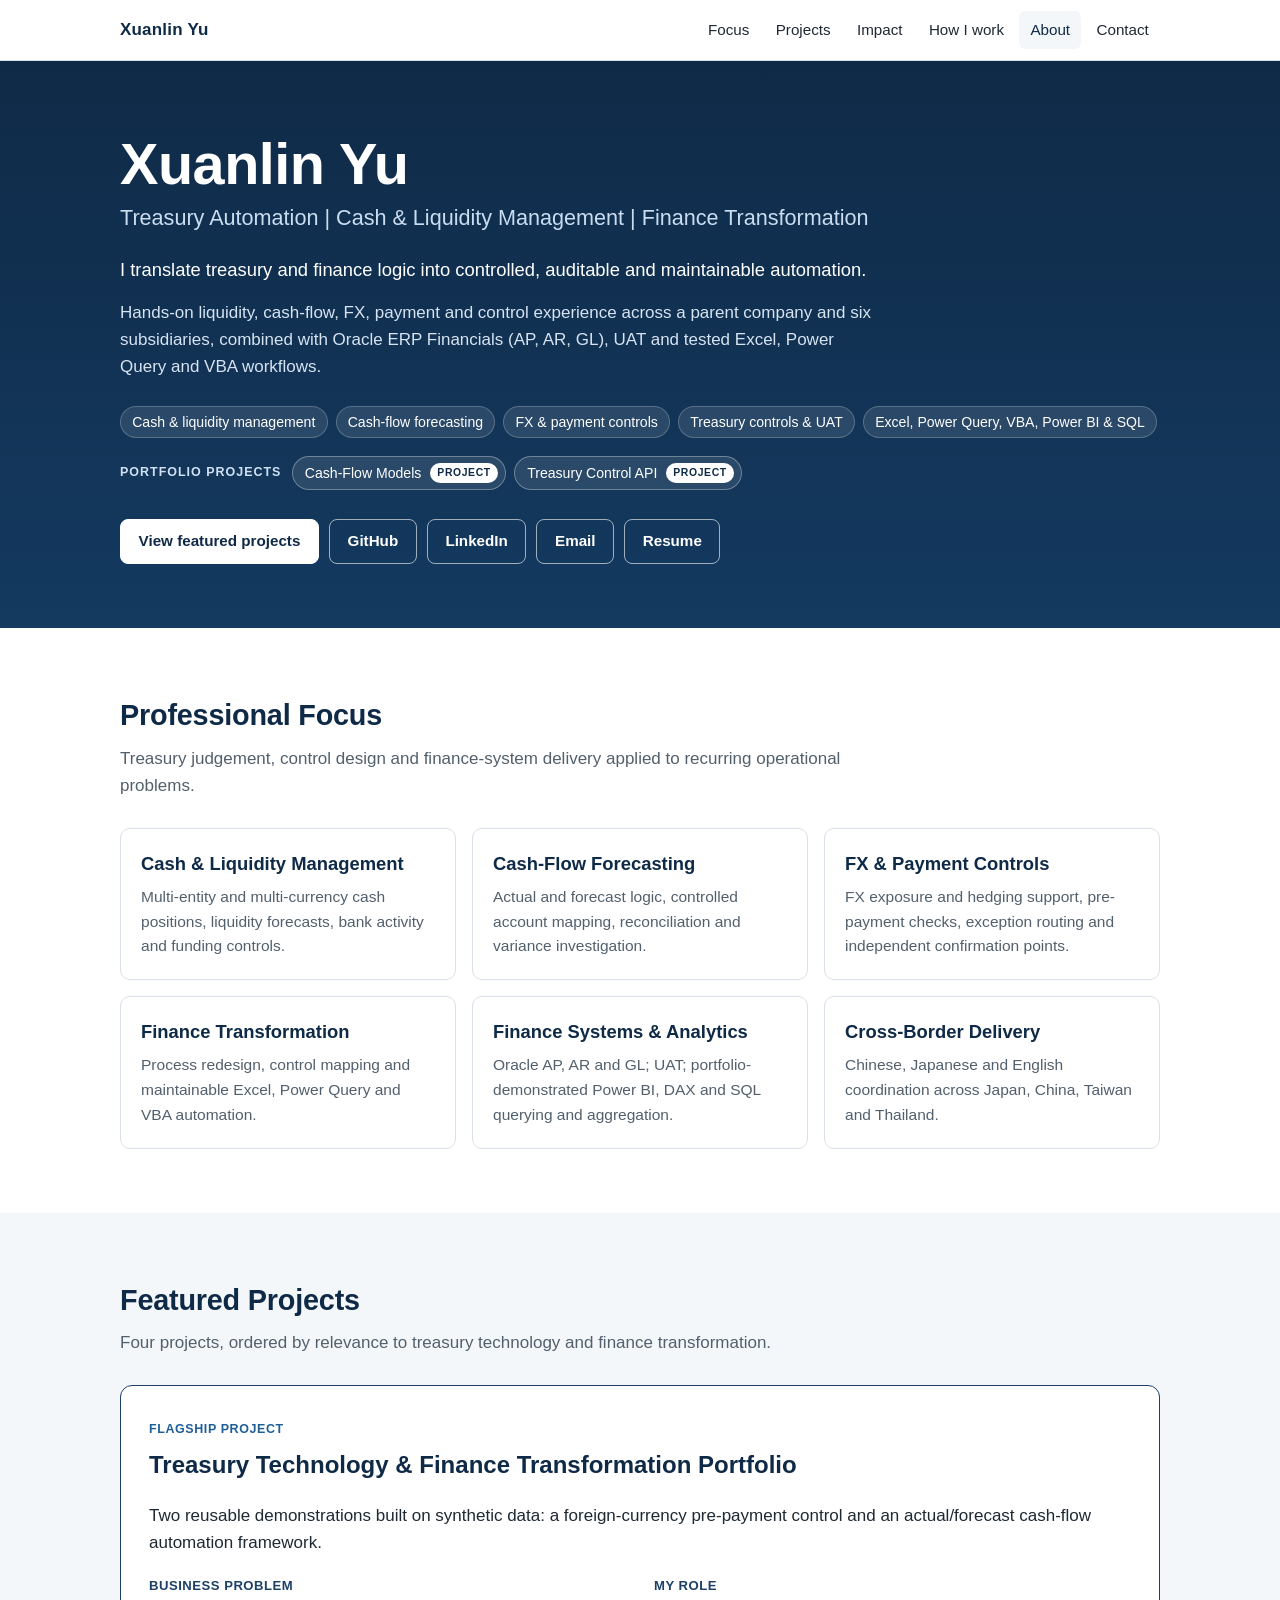
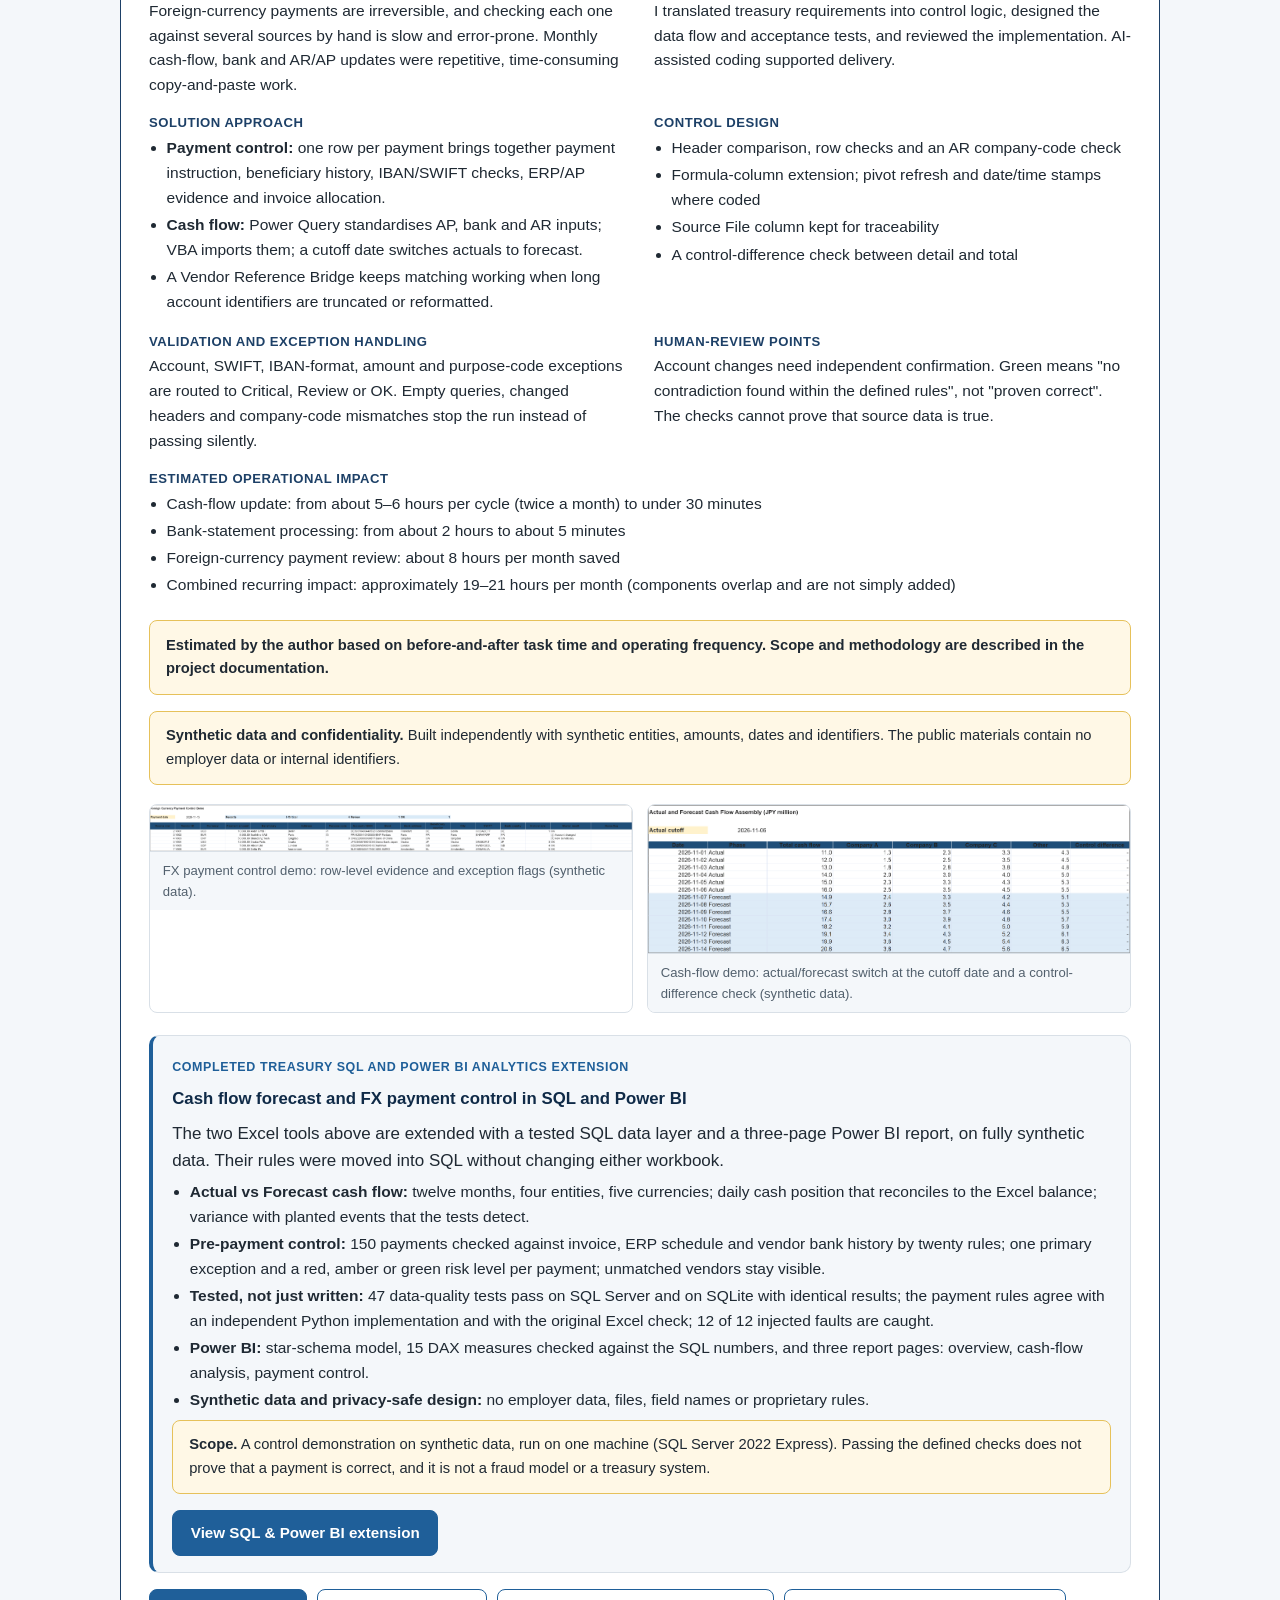
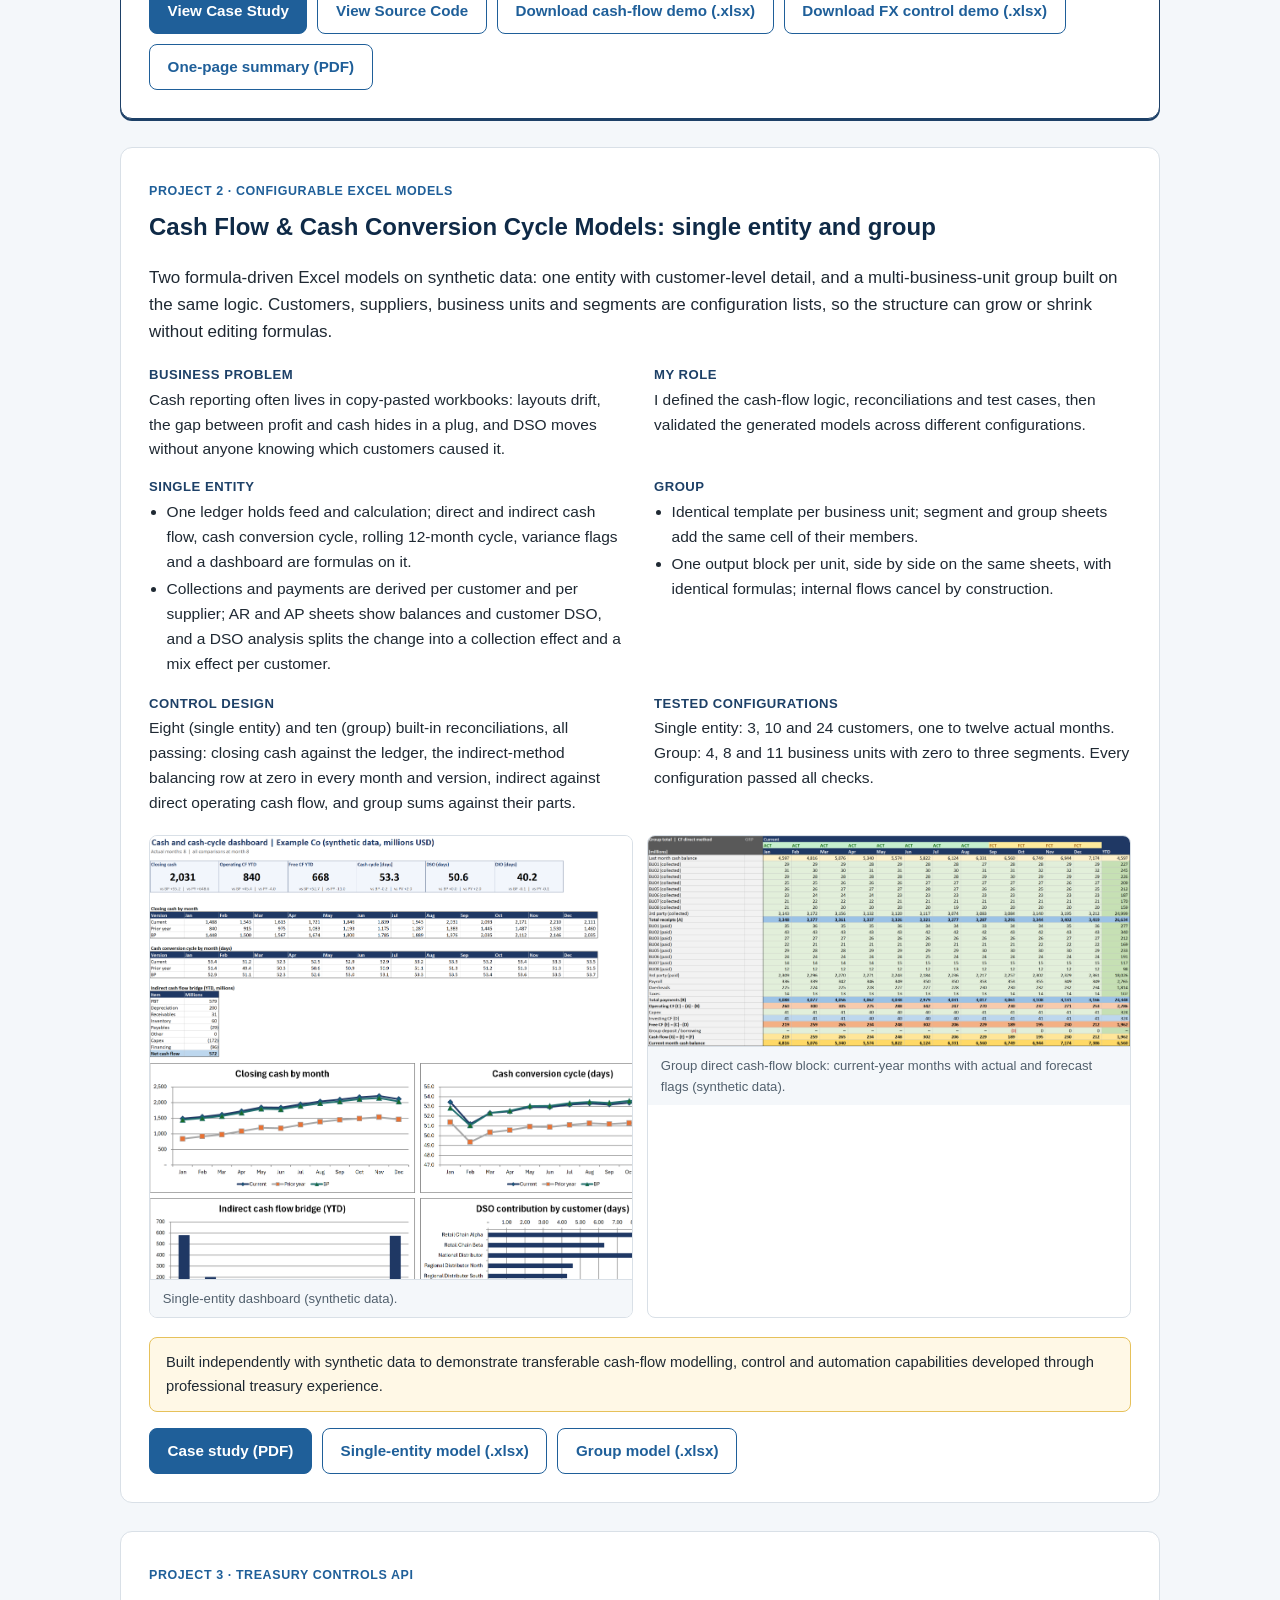
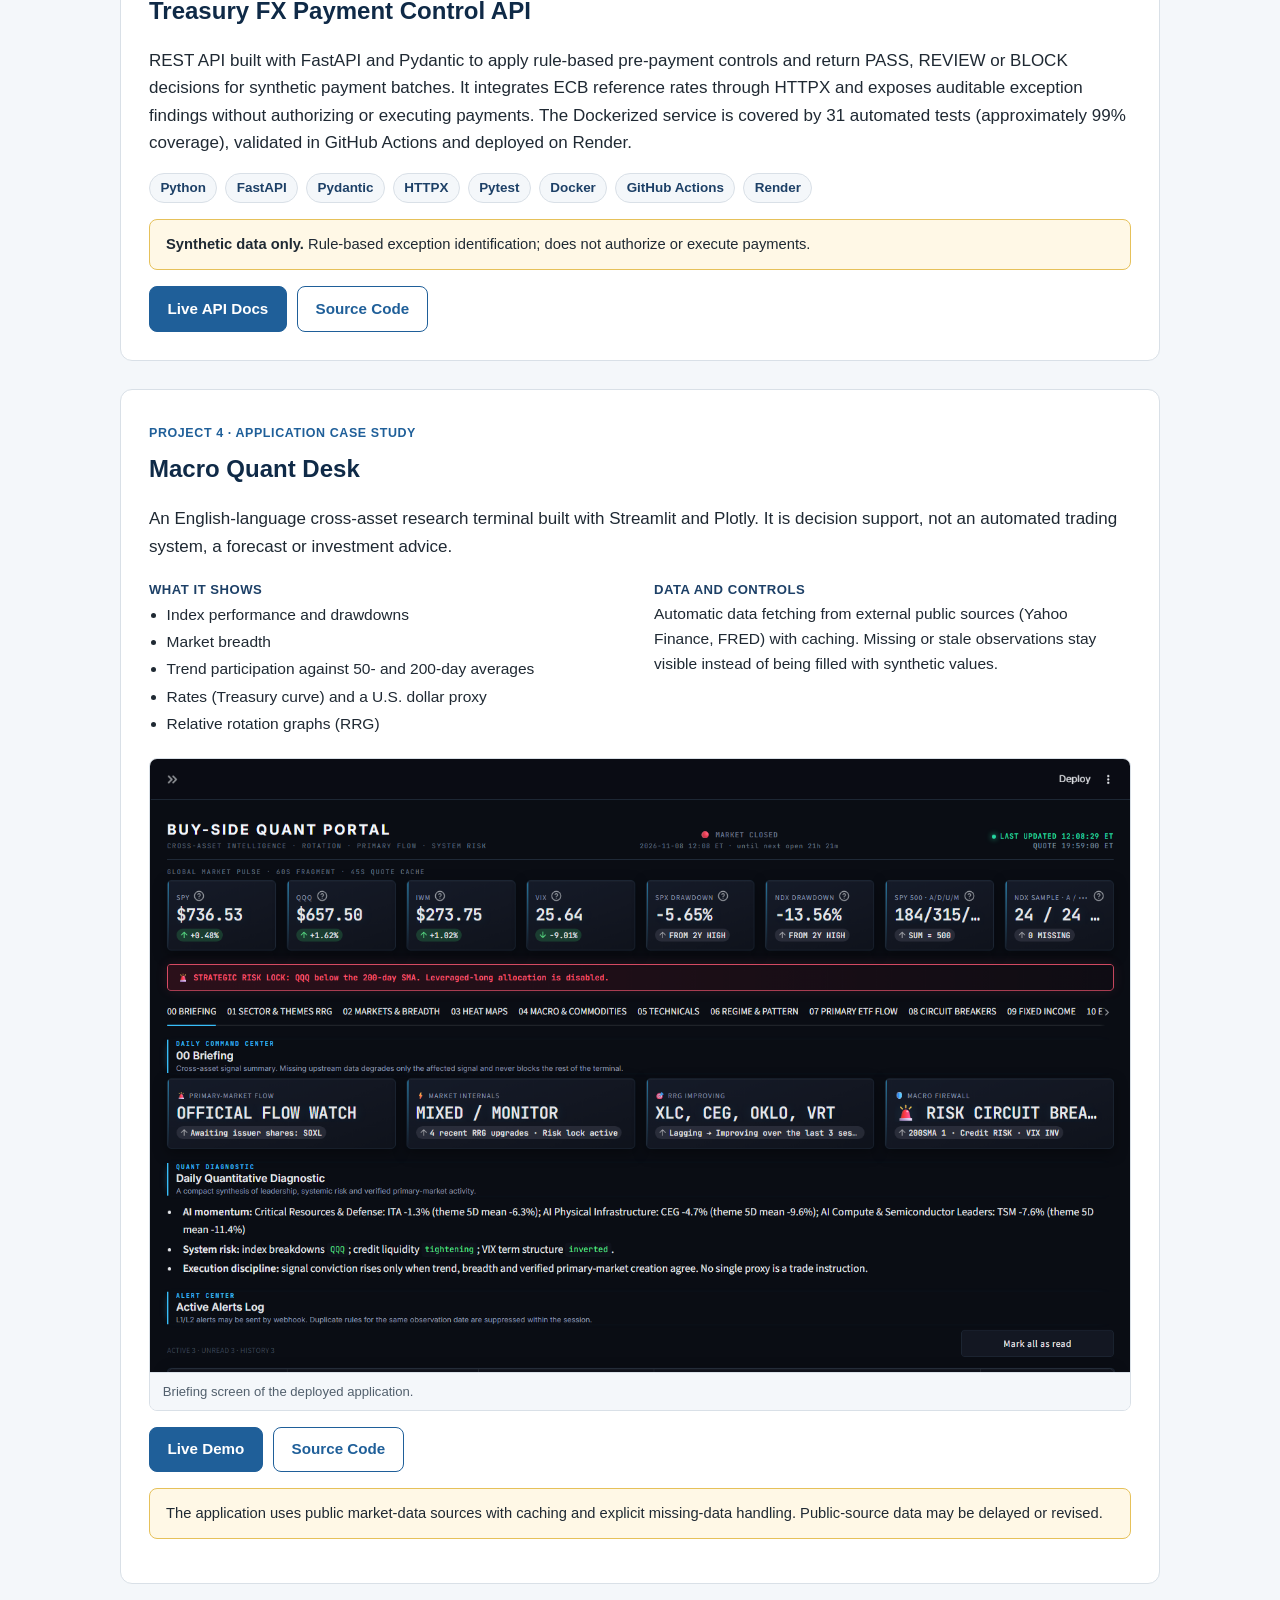
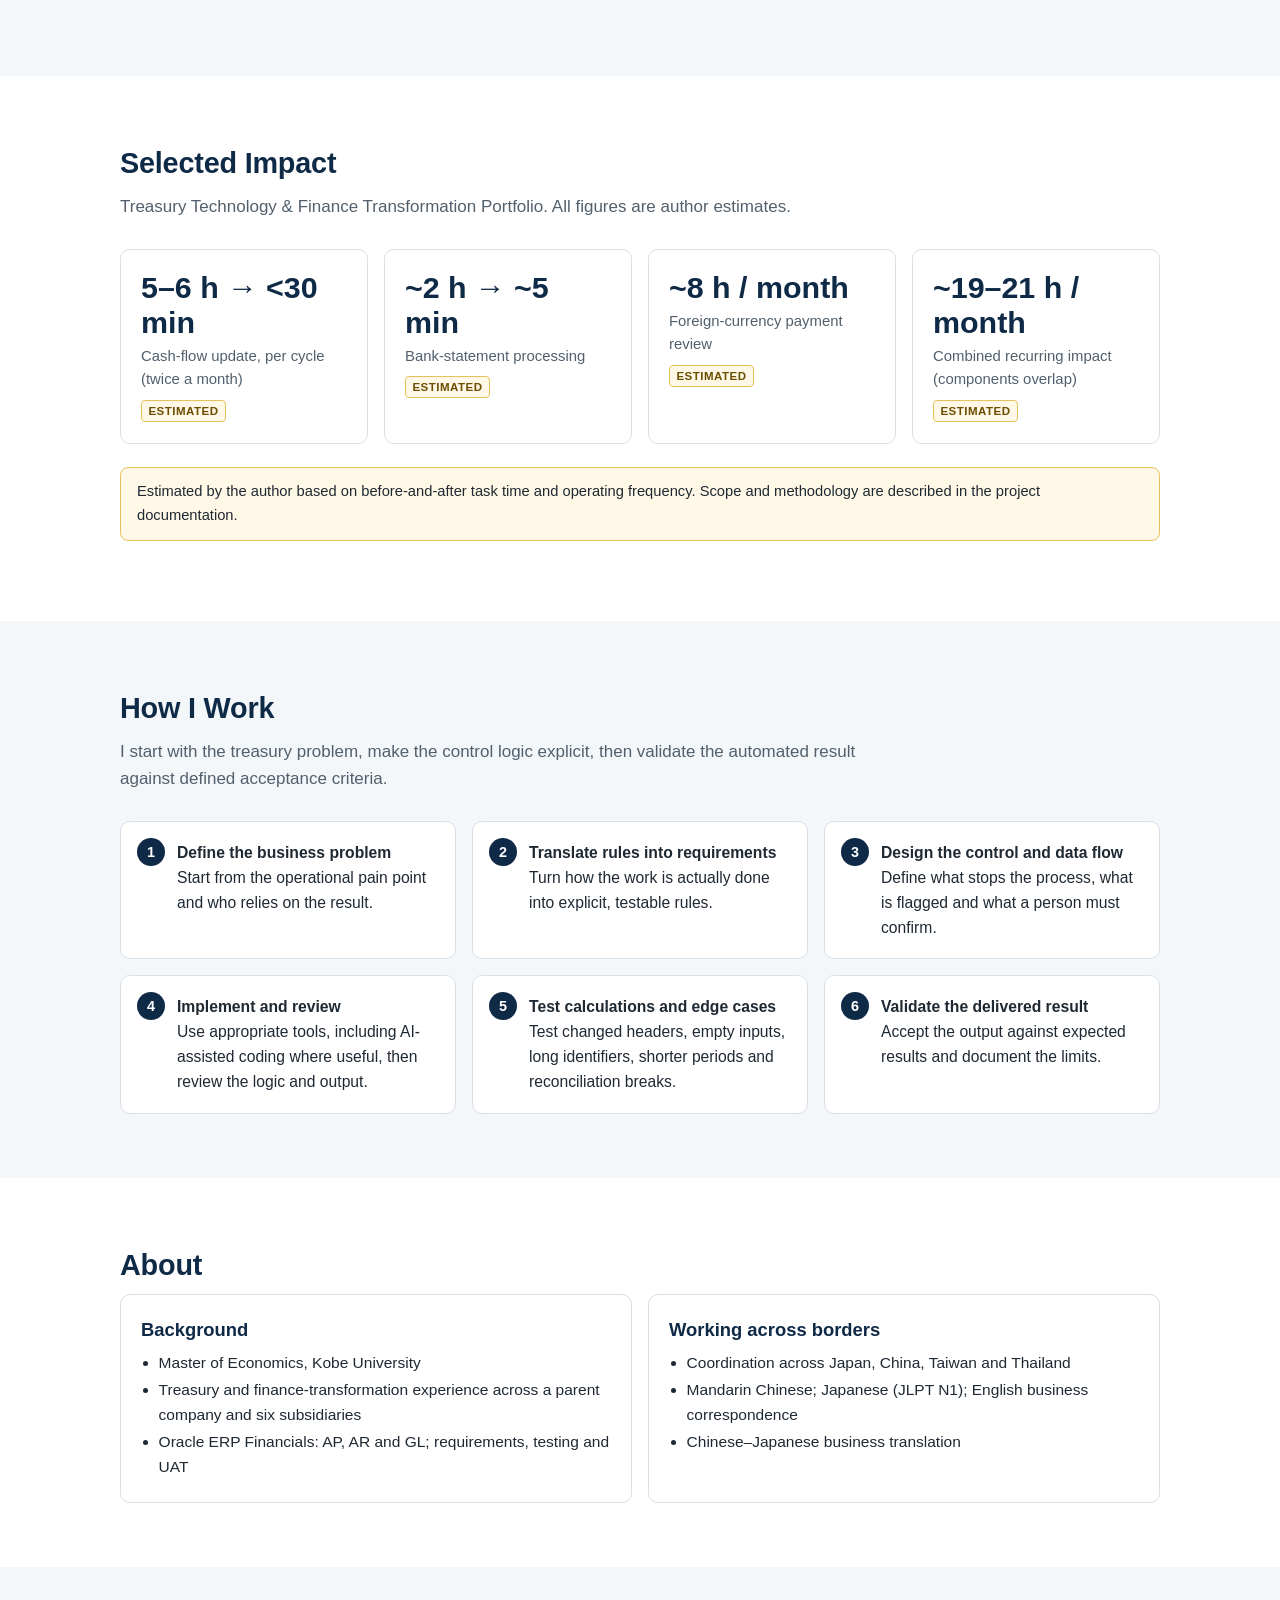
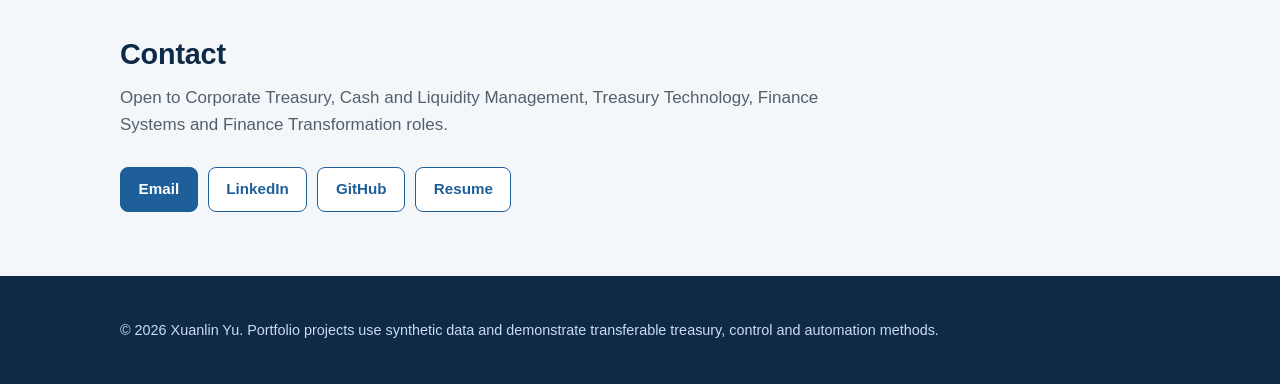
==== index.html @ 13b5ae90 "feat: separate project shortcuts from experience" ====
<!doctype html>
<html lang="en">
<head>
<meta charset="utf-8">
<link rel="icon" href="data:image/svg+xml,%3Csvg xmlns='http://www.w3.org/2000/svg' viewBox='0 0 64 64'%3E%3Crect width='64' height='64' rx='12' fill='%230f3152'/%3E%3Ctext x='32' y='42' text-anchor='middle' font-size='30' font-family='Arial' font-weight='700' fill='white'%3EXY%3C/text%3E%3C/svg%3E">
<meta name="viewport" content="width=device-width, initial-scale=1">
<title>Xuanlin Yu — Treasury Automation &amp; Finance Transformation</title>
<meta name="description" content="Portfolio of Xuanlin Yu: corporate treasury, cash and liquidity management, cash-flow forecasting, payment controls and finance-process automation.">
<meta property="og:title" content="Xuanlin Yu — Treasury Automation &amp; Finance Transformation">
<meta property="og:description" content="Corporate treasury, cash-flow forecasting, payment controls and finance-process automation, supported by controlled and auditable portfolio projects.">
<meta property="og:type" content="website">
<link rel="stylesheet" href="styles.css">
</head>
<body>
<a class="skip" href="#main">Skip to content</a>

<header class="site-header">
  <div class="wrap bar">
    <a class="brand" href="#top">Xuanlin Yu</a>
    <button id="nav-toggle" aria-expanded="false" aria-controls="site-nav">Menu</button>
    <nav id="site-nav" aria-label="Primary">
      <ul>
        <li><a href="#focus">Focus</a></li>
        <li><a href="#projects">Projects</a></li>
        <li><a href="#impact">Impact</a></li>
        <li><a href="#how">How I work</a></li>
        <li><a href="#about">About</a></li>
        <li><a href="#contact">Contact</a></li>
      </ul>
    </nav>
  </div>
</header>

<main id="main">
<section class="hero" id="top">
  <div class="wrap">
    <h1>Xuanlin Yu</h1>
    <p class="role">Treasury Automation | Cash &amp; Liquidity Management | Finance Transformation</p>
    <p class="value">I translate treasury and finance logic into controlled, auditable and maintainable automation.</p>
    <p class="sub">Hands-on liquidity, cash-flow, FX, payment and control experience across a parent company and six subsidiaries, combined with Oracle ERP Financials (AP, AR, GL), UAT and tested Excel, Power Query and VBA workflows.</p>
    <ul class="caps" aria-label="Professional capabilities">
      <li>Cash &amp; liquidity management</li>
      <li>Cash-flow forecasting</li>
      <li>FX &amp; payment controls</li>
      <li>Treasury controls &amp; UAT</li>
      <li>Excel, Power Query, VBA, Power BI &amp; SQL</li>
    </ul>
    <div class="hero-projects" aria-label="Portfolio project shortcuts">
      <span class="hero-projects-label">Portfolio projects</span>
      <a class="project-pill" href="#project-cash-models">Cash-Flow Models <span>Project</span></a>
      <a class="project-pill" href="#project-treasury-api">Treasury Control API <span>Project</span></a>
    </div>
    <div class="actions">
      <a class="btn" href="#projects">View featured projects</a>
      <a class="btn ghost" data-link="GITHUB_PROFILE_URL" hidden>GitHub</a>
      <a class="btn ghost" data-link="LINKEDIN_URL" hidden>LinkedIn</a>
      <a class="btn ghost" data-link="EMAIL_ADDRESS" hidden>Email</a>
      <a class="btn ghost" data-link="RESUME_FILE" hidden>Resume</a>
    </div>
  </div>
</section>

<section id="focus">
  <div class="wrap">
    <h2>Professional Focus</h2>
    <p class="lead">Treasury judgement, control design and finance-system delivery applied to recurring operational problems.</p>
    <div class="grid g3">
      <div class="card"><h3>Cash &amp; Liquidity Management</h3><p>Multi-entity and multi-currency cash positions, liquidity forecasts, bank activity and funding controls.</p></div>
      <div class="card"><h3>Cash-Flow Forecasting</h3><p>Actual and forecast logic, controlled account mapping, reconciliation and variance investigation.</p></div>
      <div class="card"><h3>FX &amp; Payment Controls</h3><p>FX exposure and hedging support, pre-payment checks, exception routing and independent confirmation points.</p></div>
      <div class="card"><h3>Finance Transformation</h3><p>Process redesign, control mapping and maintainable Excel, Power Query and VBA automation.</p></div>
      <div class="card"><h3>Finance Systems &amp; Analytics</h3><p>Oracle AP, AR and GL; UAT; portfolio-demonstrated Power BI, DAX and SQL querying and aggregation.</p></div>
      <div class="card"><h3>Cross-Border Delivery</h3><p>Chinese, Japanese and English coordination across Japan, China, Taiwan and Thailand.</p></div>
    </div>
  </div>
</section>

<section class="alt" id="projects">
  <div class="wrap">
    <h2>Featured Projects</h2>
    <p class="lead">Four projects, ordered by relevance to treasury technology and finance transformation.</p>

    <!-- Project 1 -->
    <article class="project flagship" id="project-treasury" aria-labelledby="p1-title">
      <span class="tag">Flagship project</span>
      <h3 id="p1-title">Treasury Technology &amp; Finance Transformation Portfolio</h3>
      <p>Two reusable demonstrations built on synthetic data: a foreign-currency pre-payment control and an actual/forecast cash-flow automation framework.</p>
      <div class="facts">
        <div><h4>Business problem</h4><p>Foreign-currency payments are irreversible, and checking each one against several sources by hand is slow and error-prone. Monthly cash-flow, bank and AR/AP updates were repetitive, time-consuming copy-and-paste work.</p></div>
        <div><h4>My role</h4><p>I translated treasury requirements into control logic, designed the data flow and acceptance tests, and reviewed the implementation. AI-assisted coding supported delivery.</p></div>
        <div><h4>Solution approach</h4>
          <ul class="tight">
            <li><strong>Payment control:</strong> one row per payment brings together payment instruction, beneficiary history, IBAN/SWIFT checks, ERP/AP evidence and invoice allocation.</li>
            <li><strong>Cash flow:</strong> Power Query standardises AP, bank and AR inputs; VBA imports them; a cutoff date switches actuals to forecast.</li>
            <li>A Vendor Reference Bridge keeps matching working when long account identifiers are truncated or reformatted.</li>
          </ul></div>
        <div><h4>Control design</h4>
          <ul class="tight">
            <li>Header comparison, row checks and an AR company-code check</li>
            <li>Formula-column extension; pivot refresh and date/time stamps where coded</li>
            <li>Source File column kept for traceability</li>
            <li>A control-difference check between detail and total</li>
          </ul></div>
        <div><h4>Validation and exception handling</h4><p>Account, SWIFT, IBAN-format, amount and purpose-code exceptions are routed to Critical, Review or OK. Empty queries, changed headers and company-code mismatches stop the run instead of passing silently.</p></div>
        <div><h4>Human-review points</h4><p>Account changes need independent confirmation. Green means "no contradiction found within the defined rules", not "proven correct". The checks cannot prove that source data is true.</p></div>
        <div class="full"><h4>Estimated operational impact</h4>
          <ul class="tight">
            <li>Cash-flow update: from about 5–6 hours per cycle (twice a month) to under 30 minutes</li>
            <li>Bank-statement processing: from about 2 hours to about 5 minutes</li>
            <li>Foreign-currency payment review: about 8 hours per month saved</li>
            <li>Combined recurring impact: approximately 19–21 hours per month (components overlap and are not simply added)</li>
          </ul></div>
      </div>
      <p class="note"><strong>Estimated by the author based on before-and-after task time and operating frequency. Scope and methodology are described in the project documentation.</strong></p>
      <p class="note"><strong>Synthetic data and confidentiality.</strong> Built independently with synthetic entities, amounts, dates and identifiers. The public materials contain no employer data or internal identifiers.</p>
      <div class="shots two">
        <figure><img src="assets/img/fx_check_left.png" alt="Excerpt of the synthetic foreign-currency payment control sheet showing six payments with vendor, currency, amount, beneficiary, bank, SWIFT and a master result column flagging account changed and new beneficiary." width="2000" height="187"><figcaption>FX payment control demo: row-level evidence and exception flags (synthetic data).</figcaption></figure>
        <figure><img src="assets/img/cf_cashflow.png" alt="Excerpt of the synthetic cash-flow assembly sheet in JPY million with an actual cutoff of 6 November 2026; actual rows are white and forecast rows are shaded blue; a control-difference column is zero throughout." width="2000" height="612"><figcaption>Cash-flow demo: actual/forecast switch at the cutoff date and a control-difference check (synthetic data).</figcaption></figure>
      </div>
      <div class="ext" id="sql-powerbi-extension">
        <span class="tag">Completed Treasury SQL and Power BI Analytics Extension</span>
        <h4>Cash flow forecast and FX payment control in SQL and Power BI</h4>
        <p>The two Excel tools above are extended with a tested SQL data layer and a three-page Power BI report, on fully synthetic data. Their rules were moved into SQL without changing either workbook.</p>
        <ul class="tight">
          <li><strong>Actual vs Forecast cash flow:</strong> twelve months, four entities, five currencies; daily cash position that reconciles to the Excel balance; variance with planted events that the tests detect.</li>
          <li><strong>Pre-payment control:</strong> 150 payments checked against invoice, ERP schedule and vendor bank history by twenty rules; one primary exception and a red, amber or green risk level per payment; unmatched vendors stay visible.</li>
          <li><strong>Tested, not just written:</strong> 47 data-quality tests pass on SQL Server and on SQLite with identical results; the payment rules agree with an independent Python implementation and with the original Excel check; 12 of 12 injected faults are caught.</li>
          <li><strong>Power BI:</strong> star-schema model, 15 DAX measures checked against the SQL numbers, and three report pages: overview, cash-flow analysis, payment control.</li>
          <li><strong>Synthetic data and privacy-safe design:</strong> no employer data, files, field names or proprietary rules.</li>
        </ul>
        <p class="note"><strong>Scope.</strong> A control demonstration on synthetic data, run on one machine (SQL Server 2022 Express). Passing the defined checks does not prove that a payment is correct, and it is not a fraud model or a treasury system.</p>
        <div class="proj-actions">
          <a class="btn" href="sql-powerbi.html">View SQL &amp; Power BI extension</a>
        </div>
      </div>
      <div class="proj-actions">
        <a class="btn" href="case-study.html">View Case Study</a>
        <a class="btn ghost" href="source-code.html">View Source Code</a>
        <a class="btn ghost" href="downloads/Treasury_CashFlow_Automation_Demo.xlsx" download>Download cash-flow demo (.xlsx)</a>
        <a class="btn ghost" href="downloads/FX_Payment_Control_Demo.xlsx" download>Download FX control demo (.xlsx)</a>
        <a class="btn ghost" href="downloads/Treasury_Technology_Finance_Transformation_One_Page_Summary.pdf" download>One-page summary (PDF)</a>
      </div>
    </article>

    <!-- Project 2 -->
    <article class="project" id="project-cash-models" aria-labelledby="p2-title">
      <span class="tag">Project 2 · Configurable Excel models</span>
      <h3 id="p2-title">Cash Flow &amp; Cash Conversion Cycle Models: single entity and group</h3>
      <p>Two formula-driven Excel models on synthetic data: one entity with customer-level detail, and a multi-business-unit group built on the same logic. Customers, suppliers, business units and segments are configuration lists, so the structure can grow or shrink without editing formulas.</p>
      <div class="facts">
        <div><h4>Business problem</h4><p>Cash reporting often lives in copy-pasted workbooks: layouts drift, the gap between profit and cash hides in a plug, and DSO moves without anyone knowing which customers caused it.</p></div>
        <div><h4>My role</h4><p>I defined the cash-flow logic, reconciliations and test cases, then validated the generated models across different configurations.</p></div>
        <div><h4>Single entity</h4>
          <ul class="tight">
            <li>One ledger holds feed and calculation; direct and indirect cash flow, cash conversion cycle, rolling 12-month cycle, variance flags and a dashboard are formulas on it.</li>
            <li>Collections and payments are derived per customer and per supplier; AR and AP sheets show balances and customer DSO, and a DSO analysis splits the change into a collection effect and a mix effect per customer.</li>
          </ul></div>
        <div><h4>Group</h4>
          <ul class="tight">
            <li>Identical template per business unit; segment and group sheets add the same cell of their members.</li>
            <li>One output block per unit, side by side on the same sheets, with identical formulas; internal flows cancel by construction.</li>
          </ul></div>
        <div><h4>Control design</h4><p>Eight (single entity) and ten (group) built-in reconciliations, all passing: closing cash against the ledger, the indirect-method balancing row at zero in every month and version, indirect against direct operating cash flow, and group sums against their parts.</p></div>
        <div><h4>Tested configurations</h4><p>Single entity: 3, 10 and 24 customers, one to twelve actual months. Group: 4, 8 and 11 business units with zero to three segments. Every configuration passed all checks.</p></div>
      </div>
      <div class="shots two">
        <figure><img src="assets/img/cash_single_dashboard.png" alt="Dashboard of the single-entity model with KPI cards for closing cash, operating cash flow, free cash flow, cash cycle, DSO and DIO, monthly cash and cycle tables and charts." width="1300" height="1196"><figcaption>Single-entity dashboard (synthetic data).</figcaption></figure>
        <figure><img src="assets/img/cash_group_direct.png" alt="Direct cash-flow block of the group total with collections and payments per business unit, operating cash flow, free cash flow and closing cash by month." width="1400" height="611"><figcaption>Group direct cash-flow block: current-year months with actual and forecast flags (synthetic data).</figcaption></figure>
      </div>
      <p class="note">Built independently with synthetic data to demonstrate transferable cash-flow modelling, control and automation capabilities developed through professional treasury experience.</p>
      <div class="proj-actions">
        <a class="btn" href="downloads/cash_models/Case_Study_Cash_Models.pdf" download>Case study (PDF)</a>
        <a class="btn ghost" href="downloads/cash_models/CF_Single_Entity_Generic.xlsx" download>Single-entity model (.xlsx)</a>
        <a class="btn ghost" href="downloads/cash_models/CF_Group_Model_Generic.xlsx" download>Group model (.xlsx)</a>
      </div>
    </article>

    <!-- Project 3 -->
    <article class="project" id="project-treasury-api" aria-labelledby="p3-title">
      <span class="tag">Project 3 · Treasury controls API</span>
      <h3 id="p3-title">Treasury FX Payment Control API</h3>
      <p>REST API built with FastAPI and Pydantic to apply rule-based pre-payment controls and return PASS, REVIEW or BLOCK decisions for synthetic payment batches. It integrates ECB reference rates through HTTPX and exposes auditable exception findings without authorizing or executing payments. The Dockerized service is covered by 31 automated tests (approximately 99% coverage), validated in GitHub Actions and deployed on Render.</p>
      <ul class="tech-stack" aria-label="Technology stack">
        <li>Python</li>
        <li>FastAPI</li>
        <li>Pydantic</li>
        <li>HTTPX</li>
        <li>Pytest</li>
        <li>Docker</li>
        <li>GitHub Actions</li>
        <li>Render</li>
      </ul>
      <p class="note"><strong>Synthetic data only.</strong> Rule-based exception identification; does not authorize or execute payments.</p>
      <div class="proj-actions">
        <a class="btn" data-link="TREASURY_API_DOCS_URL" hidden>Live API Docs</a>
        <a class="btn ghost" data-link="TREASURY_API_REPO_URL" hidden>Source Code</a>
      </div>
    </article>

    <!-- Project 4 -->
    <article class="project" id="project-macro" aria-labelledby="p4-title">
      <span class="tag">Project 4 · Application case study</span>
      <h3 id="p4-title">Macro Quant Desk</h3>
      <p>An English-language cross-asset research terminal built with Streamlit and Plotly. It is decision support, not an automated trading system, a forecast or investment advice.</p>
      <div class="facts">
        <div><h4>What it shows</h4>
          <ul class="tight">
            <li>Index performance and drawdowns</li>
            <li>Market breadth</li>
            <li>Trend participation against 50- and 200-day averages</li>
            <li>Rates (Treasury curve) and a U.S. dollar proxy</li>
            <li>Relative rotation graphs (RRG)</li>
          </ul></div>
        <div><h4>Data and controls</h4><p>Automatic data fetching from external public sources (Yahoo Finance, FRED) with caching. Missing or stale observations stay visible instead of being filled with synthetic values.</p></div>
      </div>
      <figure><img src="assets/img/macro_quant_desk.png" alt="Macro Quant Desk briefing screen with index tiles, drawdown measures, a risk-lock alert, module tabs and a daily quantitative diagnostic." width="1440" height="900"><figcaption>Briefing screen of the deployed application.</figcaption></figure>
      <div class="proj-actions">
        <a class="btn" data-link="MACRO_QUANT_LIVE_URL" hidden>Live Demo</a>
        <a class="btn ghost" data-link="MACRO_QUANT_REPO_URL" hidden>Source Code</a>
      </div>
      <p class="note">The application uses public market-data sources with caching and explicit missing-data handling. Public-source data may be delayed or revised.</p>
    </article>

  </div>
</section>

<section id="impact">
  <div class="wrap">
    <h2>Selected Impact</h2>
    <p class="lead">Treasury Technology &amp; Finance Transformation Portfolio. All figures are author estimates.</p>
    <div class="grid g4">
      <div class="stat"><div class="num">5–6 h → &lt;30 min</div><div class="lab">Cash-flow update, per cycle (twice a month)</div><span class="est">Estimated</span></div>
      <div class="stat"><div class="num">~2 h → ~5 min</div><div class="lab">Bank-statement processing</div><span class="est">Estimated</span></div>
      <div class="stat"><div class="num">~8 h / month</div><div class="lab">Foreign-currency payment review</div><span class="est">Estimated</span></div>
      <div class="stat"><div class="num">~19–21 h / month</div><div class="lab">Combined recurring impact (components overlap)</div><span class="est">Estimated</span></div>
    </div>
    <p class="note" style="margin-top:1.4rem">Estimated by the author based on before-and-after task time and operating frequency. Scope and methodology are described in the project documentation.</p>
  </div>
</section>

<section class="alt" id="how">
  <div class="wrap">
    <h2>How I Work</h2>
    <p class="lead">I start with the treasury problem, make the control logic explicit, then validate the automated result against defined acceptance criteria.</p>
    <ol class="steps">
      <li><strong>Define the business problem</strong><br>Start from the operational pain point and who relies on the result.</li>
      <li><strong>Translate rules into requirements</strong><br>Turn how the work is actually done into explicit, testable rules.</li>
      <li><strong>Design the control and data flow</strong><br>Define what stops the process, what is flagged and what a person must confirm.</li>
      <li><strong>Implement and review</strong><br>Use appropriate tools, including AI-assisted coding where useful, then review the logic and output.</li>
      <li><strong>Test calculations and edge cases</strong><br>Test changed headers, empty inputs, long identifiers, shorter periods and reconciliation breaks.</li>
      <li><strong>Validate the delivered result</strong><br>Accept the output against expected results and document the limits.</li>
    </ol>
  </div>
</section>

<section id="about">
  <div class="wrap">
    <h2>About</h2>
    <div class="grid g2">
      <div class="card"><h3>Background</h3>
        <ul class="tight">
          <li>Master of Economics, Kobe University</li>
          <li>Treasury and finance-transformation experience across a parent company and six subsidiaries</li>
          <li>Oracle ERP Financials: AP, AR and GL; requirements, testing and UAT</li>
        </ul></div>
      <div class="card"><h3>Working across borders</h3>
        <ul class="tight">
          <li>Coordination across Japan, China, Taiwan and Thailand</li>
          <li>Mandarin Chinese; Japanese (JLPT N1); English business correspondence</li>
          <li>Chinese–Japanese business translation</li>
        </ul></div>
    </div>
  </div>
</section>

<section class="alt" id="contact">
  <div class="wrap">
    <h2>Contact</h2>
    <p class="lead">Open to Corporate Treasury, Cash and Liquidity Management, Treasury Technology, Finance Systems and Finance Transformation roles.</p>
    <div class="actions" data-hide-if-empty>
      <a class="btn" data-link="EMAIL_ADDRESS" hidden>Email</a>
      <a class="btn ghost" data-link="LINKEDIN_URL" hidden>LinkedIn</a>
      <a class="btn ghost" data-link="GITHUB_PROFILE_URL" hidden>GitHub</a>
      <a class="btn ghost" data-link="RESUME_FILE" hidden>Resume</a>
    </div>
    <noscript><p>Contact links require JavaScript. Please enable it to see them.</p></noscript>
  </div>
</section>
</main>

<footer>
  <div class="wrap">
    <p>© <span id="year">2026</span> Xuanlin Yu. Portfolio projects use synthetic data and demonstrate transferable treasury, control and automation methods.</p>
  </div>
</footer>

<script src="config.js"></script>
<script src="script.js"></script>
</body>
</html>
---- styles.css ----
:root{
  --navy:#0f2a47; --navy-2:#1d4067; --ink:#1f2933; --muted:#52606d; --line:#d9e0e7;
  --bg:#ffffff; --soft:#f4f7fa; --accent:#1f5f99; --accent-dark:#164a79; --warn-bg:#fff8e6; --warn-line:#e6c15a;
  --radius:10px; --max:1080px;
}
*{box-sizing:border-box}
html{scroll-behavior:smooth;scroll-padding-top:72px}
body{margin:0;font-family:-apple-system,BlinkMacSystemFont,"Segoe UI",Roboto,"Helvetica Neue",Arial,sans-serif;color:var(--ink);background:var(--bg);line-height:1.6;font-size:17px}
img{max-width:100%;height:auto;display:block}
a{color:var(--accent)}
a:focus-visible,button:focus-visible{outline:3px solid #f0a500;outline-offset:2px;border-radius:4px}
.skip{position:absolute;left:-999px;top:0;background:var(--navy);color:#fff;padding:.6rem 1rem;z-index:100}
.skip:focus{left:0}
.wrap{max-width:var(--max);margin:0 auto;padding:0 20px}
[hidden]{display:none!important}

/* header */
.site-header{position:sticky;top:0;z-index:50;background:rgba(255,255,255,.96);border-bottom:1px solid var(--line);backdrop-filter:blur(6px)}
.bar{display:flex;align-items:center;justify-content:space-between;min-height:60px}
.brand{font-weight:700;color:var(--navy);text-decoration:none;letter-spacing:.2px}
#site-nav ul{list-style:none;margin:0;padding:0;display:flex;gap:4px;flex-wrap:wrap}
#site-nav a{display:block;padding:.45rem .7rem;color:var(--ink);text-decoration:none;border-radius:6px;font-size:.95rem}
#site-nav a:hover,#site-nav a[aria-current]{background:var(--soft);color:var(--navy)}
#nav-toggle{display:none;background:none;border:1px solid var(--line);border-radius:6px;padding:.4rem .7rem;font-size:.95rem;color:var(--navy);cursor:pointer}

/* hero */
.hero{background:linear-gradient(180deg,#0f2a47,#143a60);color:#fff;padding:72px 0 64px}
.hero h1{font-size:clamp(2.4rem,6vw,3.6rem);margin:0 0 .3rem;line-height:1.1;letter-spacing:-.5px}
.hero .role{font-size:clamp(1.05rem,2.4vw,1.35rem);color:#c9dcf0;margin:0 0 1.2rem;font-weight:500}
.hero .value{max-width:760px;font-size:1.15rem;margin:0 0 .9rem}
.hero .sub{max-width:760px;color:#d6e3f1;margin:0 0 1.6rem}
.hero .caps{display:flex;flex-wrap:wrap;gap:8px;margin:0 0 1.8rem;padding:0;list-style:none}
.hero .caps li{background:rgba(255,255,255,.1);border:1px solid rgba(255,255,255,.22);padding:.25rem .7rem;border-radius:999px;font-size:.88rem}
.hero-projects{display:flex;align-items:center;flex-wrap:wrap;gap:8px;margin:-.7rem 0 1.8rem}
.hero-projects-label{font-size:.78rem;font-weight:700;letter-spacing:.08em;text-transform:uppercase;color:#cfe1f3;margin-right:.15rem}
.project-pill{display:inline-flex;align-items:center;gap:.55rem;color:#fff;text-decoration:none;background:rgba(255,255,255,.1);border:1px solid rgba(255,255,255,.32);padding:.3rem .45rem .3rem .75rem;border-radius:999px;font-size:.88rem;transition:background .15s ease,border-color .15s ease,transform .15s ease}
.project-pill span{display:inline-block;border-radius:999px;background:#fff;color:var(--navy);padding:.12rem .45rem;font-size:.65rem;font-weight:800;letter-spacing:.06em;text-transform:uppercase}
.project-pill:hover,.project-pill:focus-visible{background:rgba(255,255,255,.18);border-color:#fff;transform:translateY(-1px)}
.actions{display:flex;flex-wrap:wrap;gap:10px;align-items:center}
.btn{display:inline-block;padding:.6rem 1.1rem;border-radius:8px;border:1px solid var(--accent);background:var(--accent);color:#fff;text-decoration:none;font-weight:600;font-size:.95rem}
.btn:hover{background:var(--accent-dark)}
.btn.ghost{background:#fff;color:var(--accent)}
.btn.ghost:hover{background:var(--soft)}
.hero .btn{background:#fff;color:var(--navy);border-color:#fff}
.hero .btn.ghost{background:transparent;color:#fff;border-color:rgba(255,255,255,.6)}
.hero .btn.ghost:hover,.hero .btn:hover{background:#e8f0f8;color:var(--navy)}
.soon{display:inline-block;padding:.5rem .2rem;color:var(--muted);font-size:.9rem;font-style:italic}

/* sections */
section{padding:64px 0}
section.alt{background:var(--soft)}
h2{font-size:1.8rem;color:var(--navy);margin:0 0 .4rem;letter-spacing:-.2px}
.lead{color:var(--muted);max-width:760px;margin:0 0 1.8rem}
h3{color:var(--navy);margin:0 0 .4rem;font-size:1.15rem}
.grid{display:grid;gap:16px}
.g3{grid-template-columns:repeat(3,1fr)}
.g2{grid-template-columns:repeat(2,1fr)}
.g4{grid-template-columns:repeat(4,1fr)}
.card{background:#fff;border:1px solid var(--line);border-radius:var(--radius);padding:20px}
.alt .card{background:#fff}
.card p{margin:.3rem 0 0;color:var(--muted);font-size:.97rem}

/* projects */
.project{background:#fff;border:1px solid var(--line);border-radius:12px;padding:28px;margin-bottom:28px}
.project.flagship{border-color:var(--navy-2);box-shadow:0 2px 0 var(--navy-2)}
.tag{display:inline-block;font-size:.78rem;letter-spacing:.6px;text-transform:uppercase;font-weight:700;color:var(--accent);margin-bottom:.4rem}
.project h3{font-size:1.5rem}
.facts{display:grid;grid-template-columns:repeat(2,1fr);gap:14px 28px;margin:1.2rem 0}
.facts div h4{margin:0 0 .15rem;font-size:.82rem;text-transform:uppercase;letter-spacing:.5px;color:var(--navy-2)}
.facts div p{margin:0;font-size:.97rem}
.facts div.full{grid-column:1/-1}
ul.tight{margin:.2rem 0 0;padding-left:1.1rem}
ul.tight li{margin:.15rem 0;font-size:.97rem}
.shots{display:grid;gap:14px;margin:1.2rem 0}
.shots.two{grid-template-columns:1fr 1fr}
figure{margin:0;border:1px solid var(--line);border-radius:8px;overflow:hidden;background:#fff}
figure img{width:100%}
figcaption{font-size:.82rem;color:var(--muted);padding:.5rem .8rem;border-top:1px solid var(--line);background:var(--soft)}
.note{background:var(--warn-bg);border:1px solid var(--warn-line);border-radius:8px;padding:.8rem 1rem;font-size:.92rem;margin:1rem 0}
.proj-actions{display:flex;flex-wrap:wrap;gap:10px;align-items:center;margin-top:1rem}
.tech-stack{display:flex;flex-wrap:wrap;gap:8px;list-style:none;margin:1rem 0;padding:0}
.tech-stack li{background:var(--soft);border:1px solid var(--line);border-radius:999px;color:var(--navy-2);font-size:.84rem;font-weight:600;padding:.2rem .65rem}

/* impact */
.stat{background:#fff;border:1px solid var(--line);border-radius:var(--radius);padding:20px}
.stat .num{font-size:1.9rem;font-weight:700;color:var(--navy);line-height:1.15}
.stat .lab{font-size:.93rem;color:var(--muted);margin-top:.3rem}
.stat .est{display:inline-block;margin-top:.5rem;font-size:.72rem;font-weight:700;letter-spacing:.5px;text-transform:uppercase;background:var(--warn-bg);border:1px solid var(--warn-line);border-radius:4px;padding:.05rem .4rem;color:#6b4e00}

/* how I work */
ol.steps{list-style:none;counter-reset:s;margin:0;padding:0;display:grid;grid-template-columns:repeat(3,1fr);gap:16px}
ol.steps li{counter-increment:s;background:#fff;border:1px solid var(--line);border-radius:var(--radius);padding:18px 18px 18px 56px;position:relative;font-size:.98rem}
ol.steps li::before{content:counter(s);position:absolute;left:16px;top:16px;width:28px;height:28px;border-radius:50%;background:var(--navy);color:#fff;font-weight:700;text-align:center;line-height:28px;font-size:.9rem}

footer{background:var(--navy);color:#c9dcf0;padding:28px 0;font-size:.9rem}
footer a{color:#fff}
table{border-collapse:collapse;width:100%;font-size:.95rem}
th,td{border:1px solid var(--line);padding:.5rem .7rem;text-align:left;vertical-align:top}
th{background:var(--soft);color:var(--navy)}
.tablewrap{overflow-x:auto}
.page-head{background:var(--navy);color:#fff;padding:40px 0}
.page-head h1{margin:0;font-size:2rem}
.page-head a{color:#c9dcf0}
.doc h2{margin-top:2rem;font-size:1.4rem}
code{background:var(--soft);padding:.05rem .3rem;border-radius:4px;font-size:.9em}
pre{background:var(--soft);border:1px solid var(--line);border-radius:8px;padding:1rem;overflow:auto;font-size:.85rem}

@media (max-width:900px){
  .g3,.g4{grid-template-columns:1fr 1fr}
  ol.steps{grid-template-columns:1fr 1fr}
}
@media (max-width:680px){
  body{font-size:16px}
  section{padding:44px 0}
  .g3,.g2,.g4,ol.steps,.facts,.shots.two{grid-template-columns:1fr}
  .project{padding:20px}
  #nav-toggle{display:block}
  #site-nav{display:none;position:absolute;left:0;right:0;top:60px;background:#fff;border-bottom:1px solid var(--line);padding:8px 20px}
  #site-nav.open{display:block}
  #site-nav ul{flex-direction:column}
  .hero{padding:48px 0 44px}
}
@media (prefers-reduced-motion:reduce){html{scroll-behavior:auto}}

/* Version 2 extension block (inside the flagship project) */
.ext{margin:1.4rem 0 0;padding:1rem 1.2rem;border:1px solid var(--line);border-left:4px solid var(--accent);border-radius:var(--radius);background:var(--soft)}
.ext h4{margin:.1rem 0 .4rem;font-size:1.05rem;color:var(--navy)}
.ext p{margin:.4rem 0}
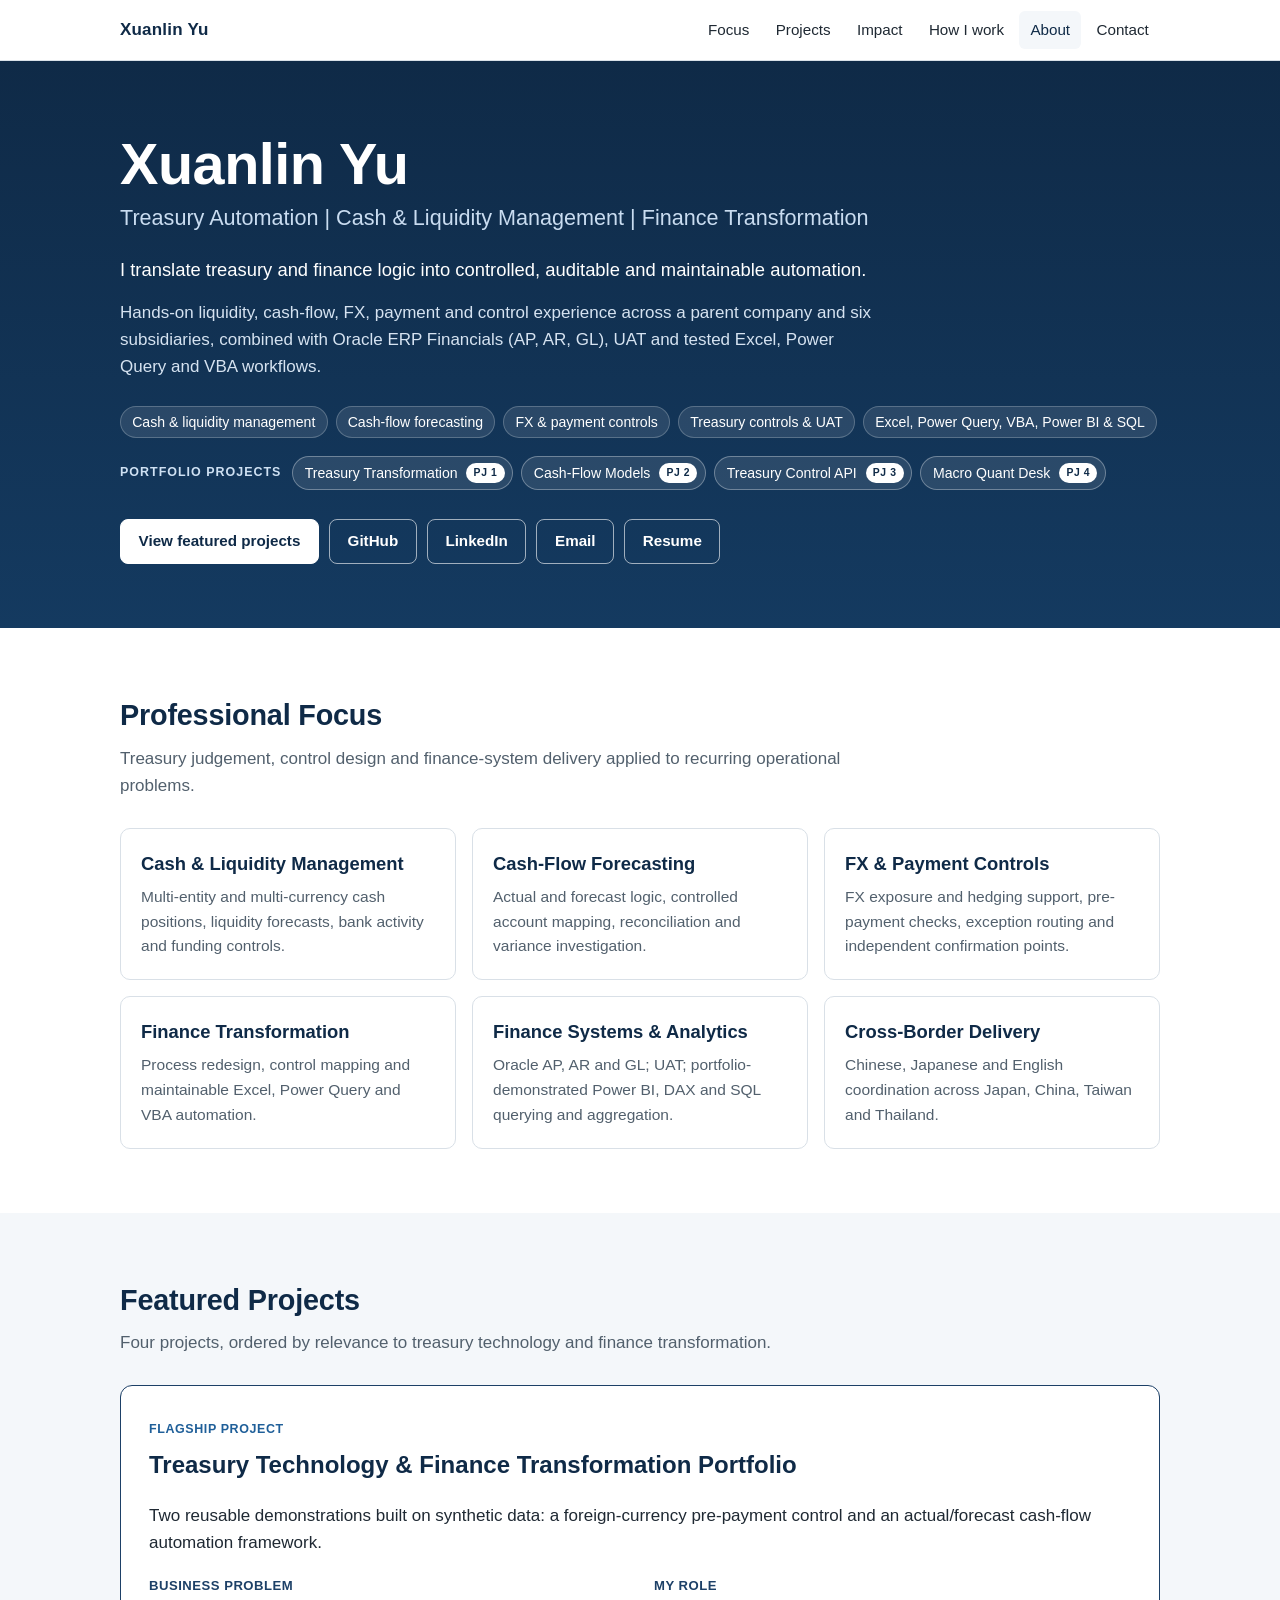
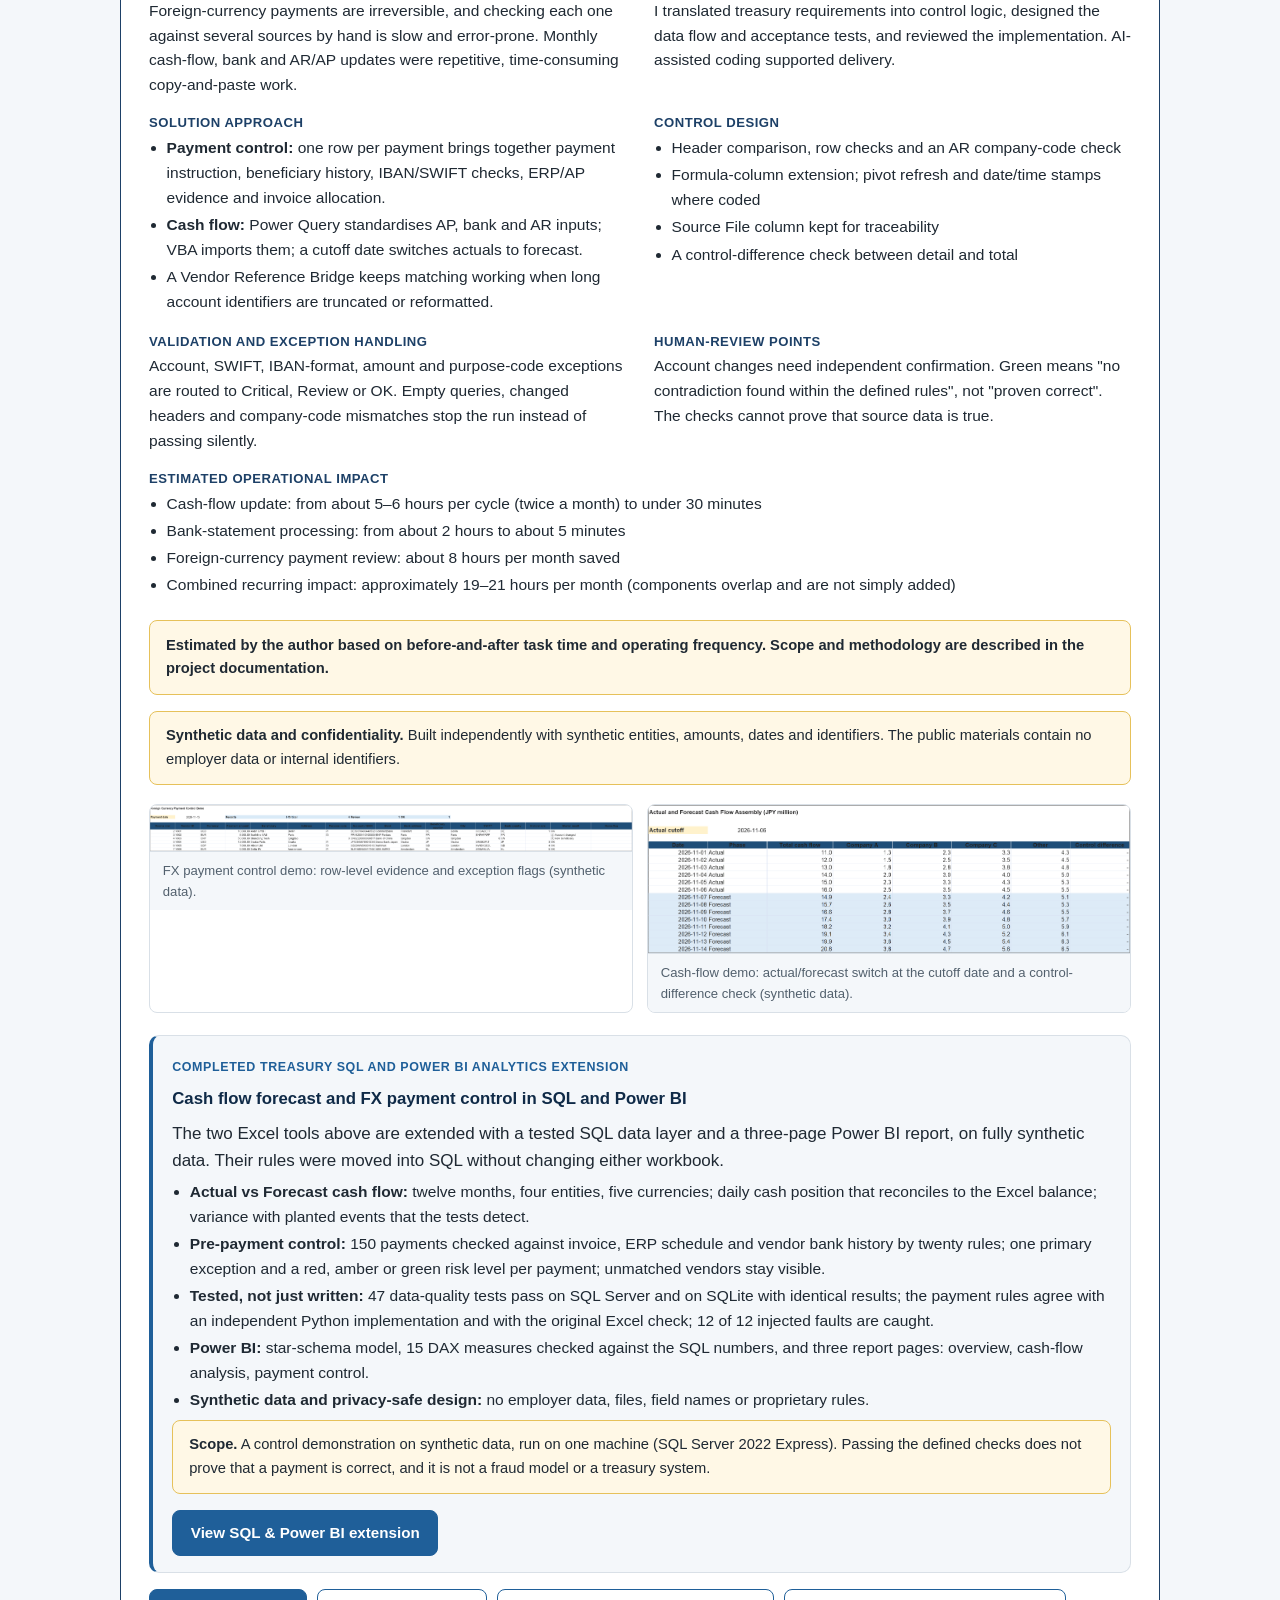
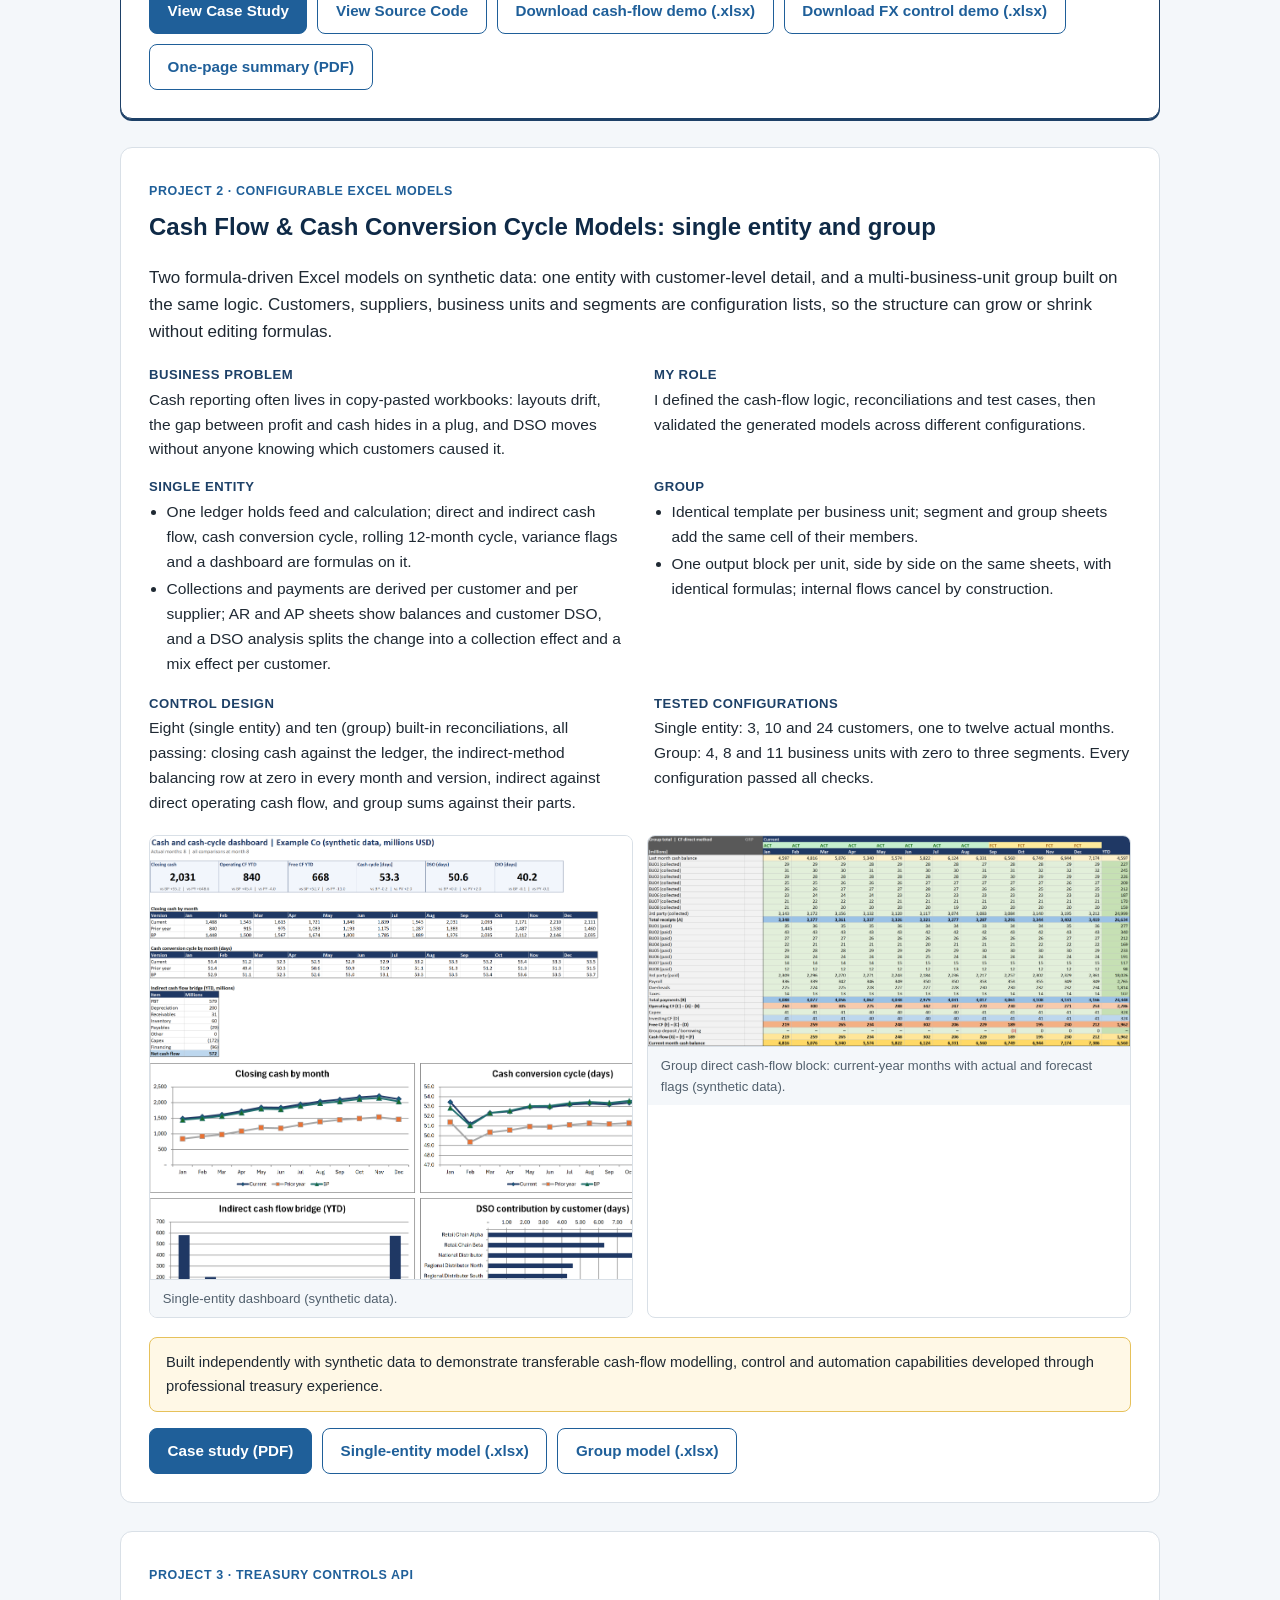
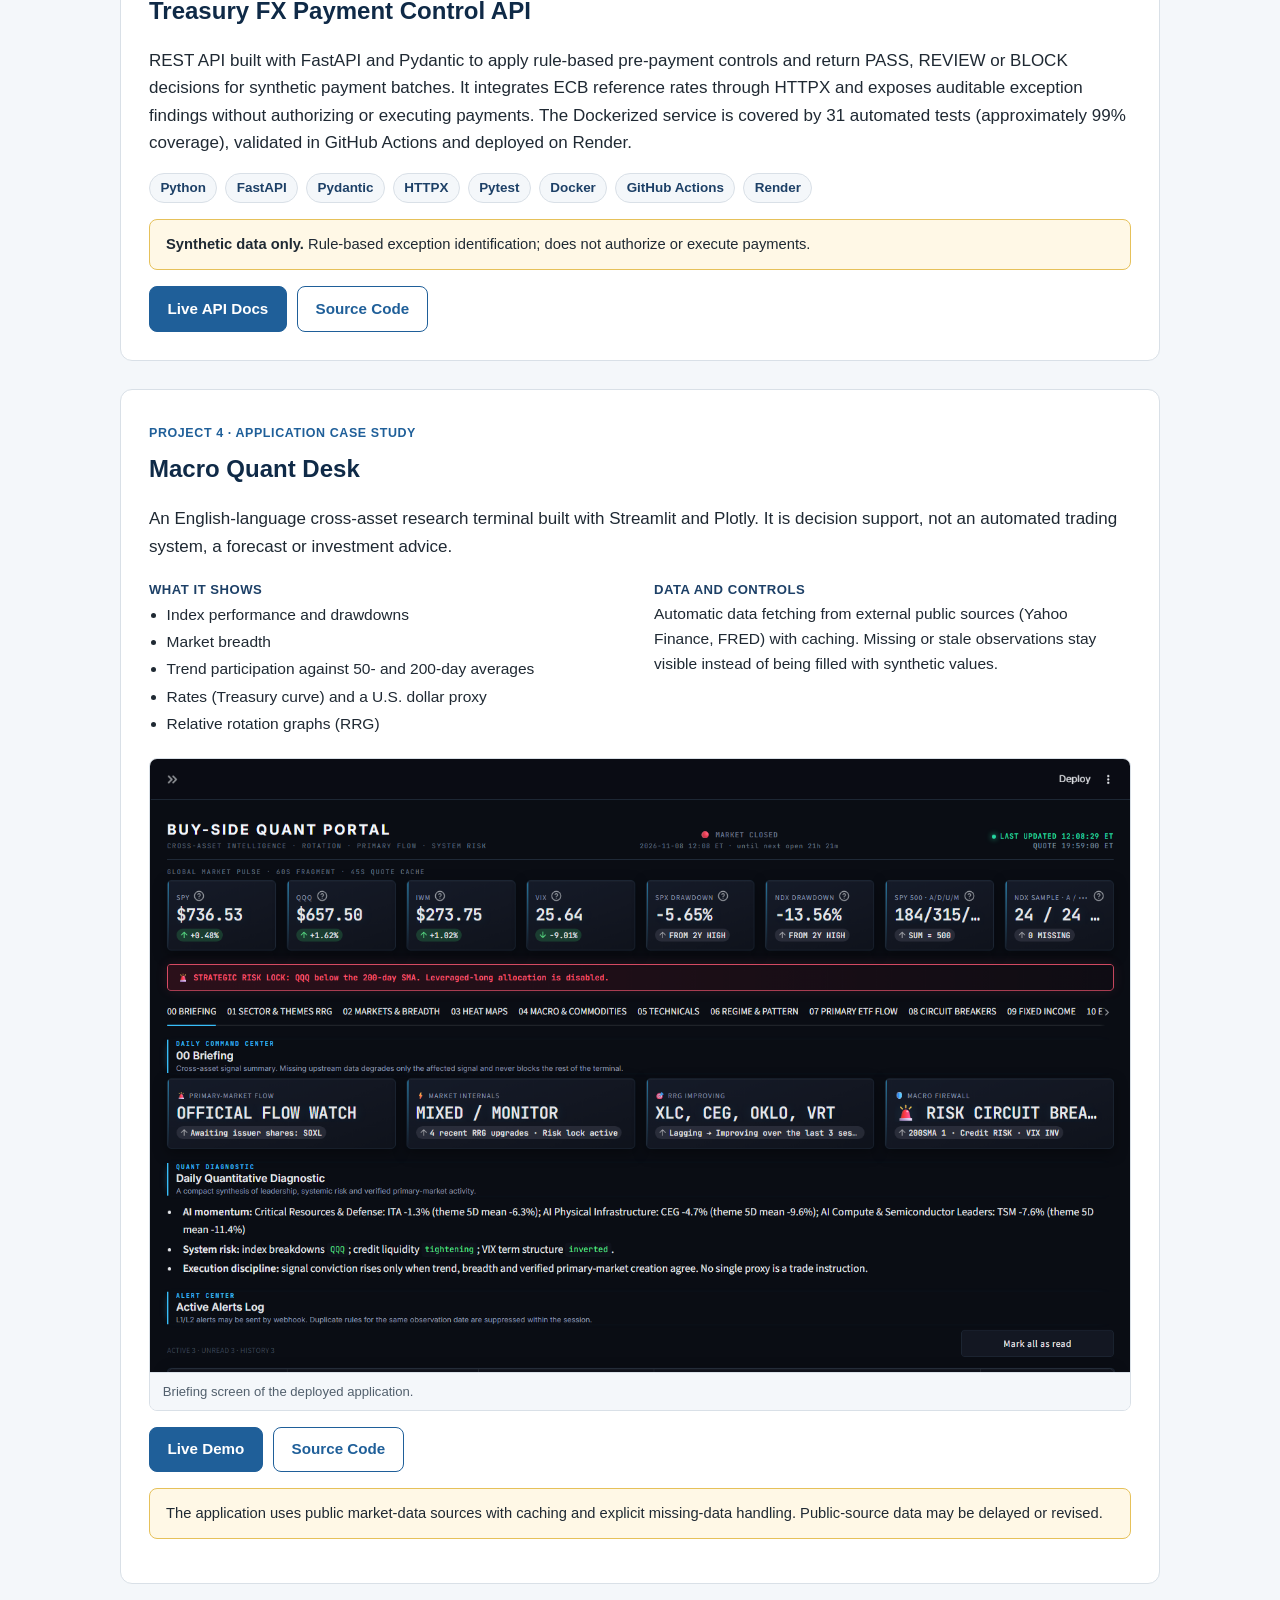
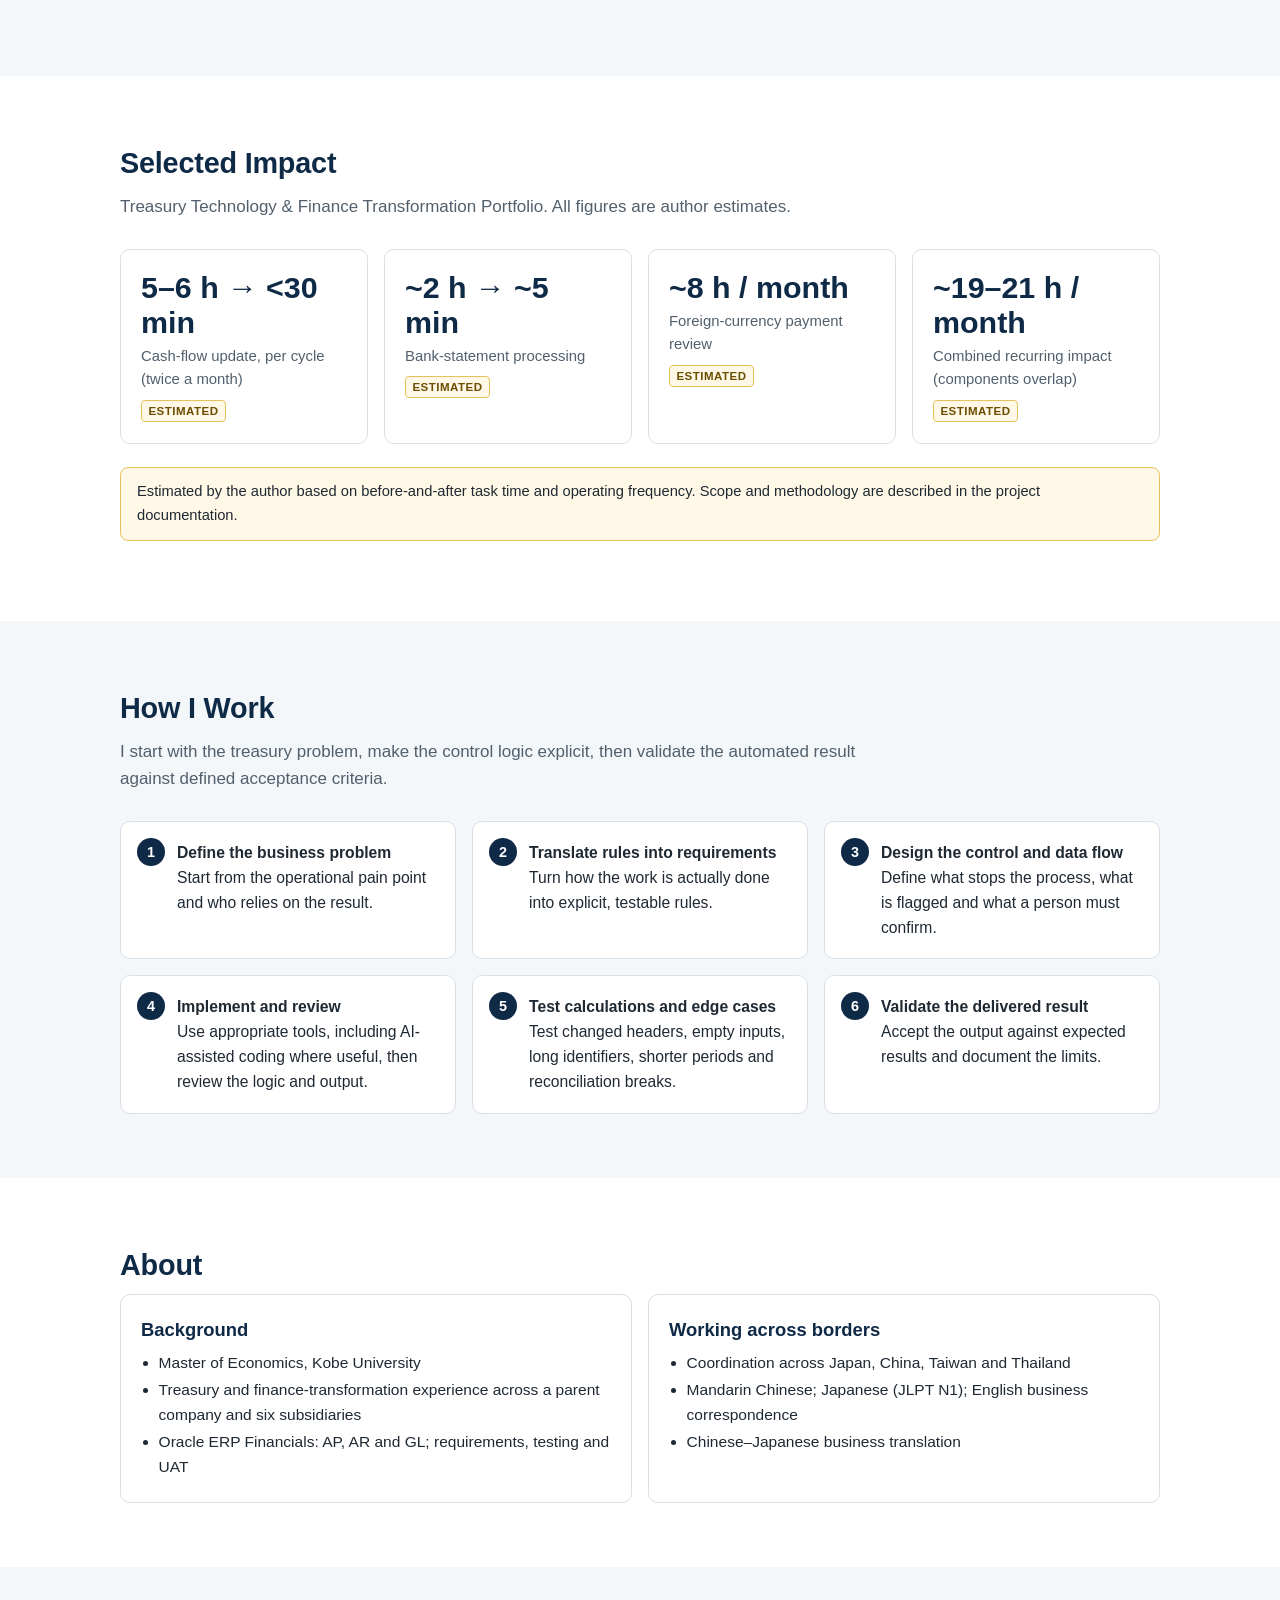
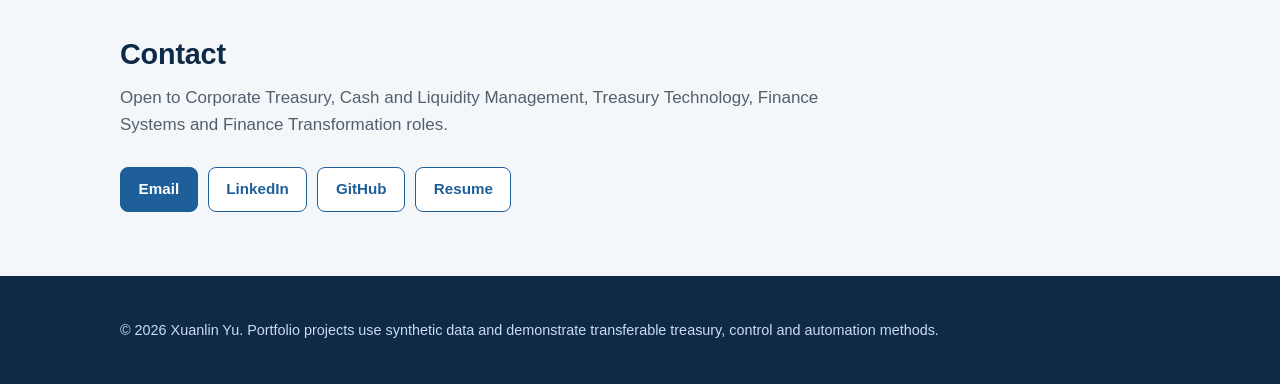
==== commit 87e1c422: "feat: add numbered shortcuts for all projects" ====
--- a/index.html
+++ b/index.html
@@ -47,8 +47,10 @@
     </ul>
     <div class="hero-projects" aria-label="Portfolio project shortcuts">
       <span class="hero-projects-label">Portfolio projects</span>
-      <a class="project-pill" href="#project-cash-models">Cash-Flow Models <span>Project</span></a>
-      <a class="project-pill" href="#project-treasury-api">Treasury Control API <span>Project</span></a>
+      <a class="project-pill" href="#project-treasury">Treasury Transformation <span>PJ 1</span></a>
+      <a class="project-pill" href="#project-cash-models">Cash-Flow Models <span>PJ 2</span></a>
+      <a class="project-pill" href="#project-treasury-api">Treasury Control API <span>PJ 3</span></a>
+      <a class="project-pill" href="#project-macro">Macro Quant Desk <span>PJ 4</span></a>
     </div>
     <div class="actions">
       <a class="btn" href="#projects">View featured projects</a>
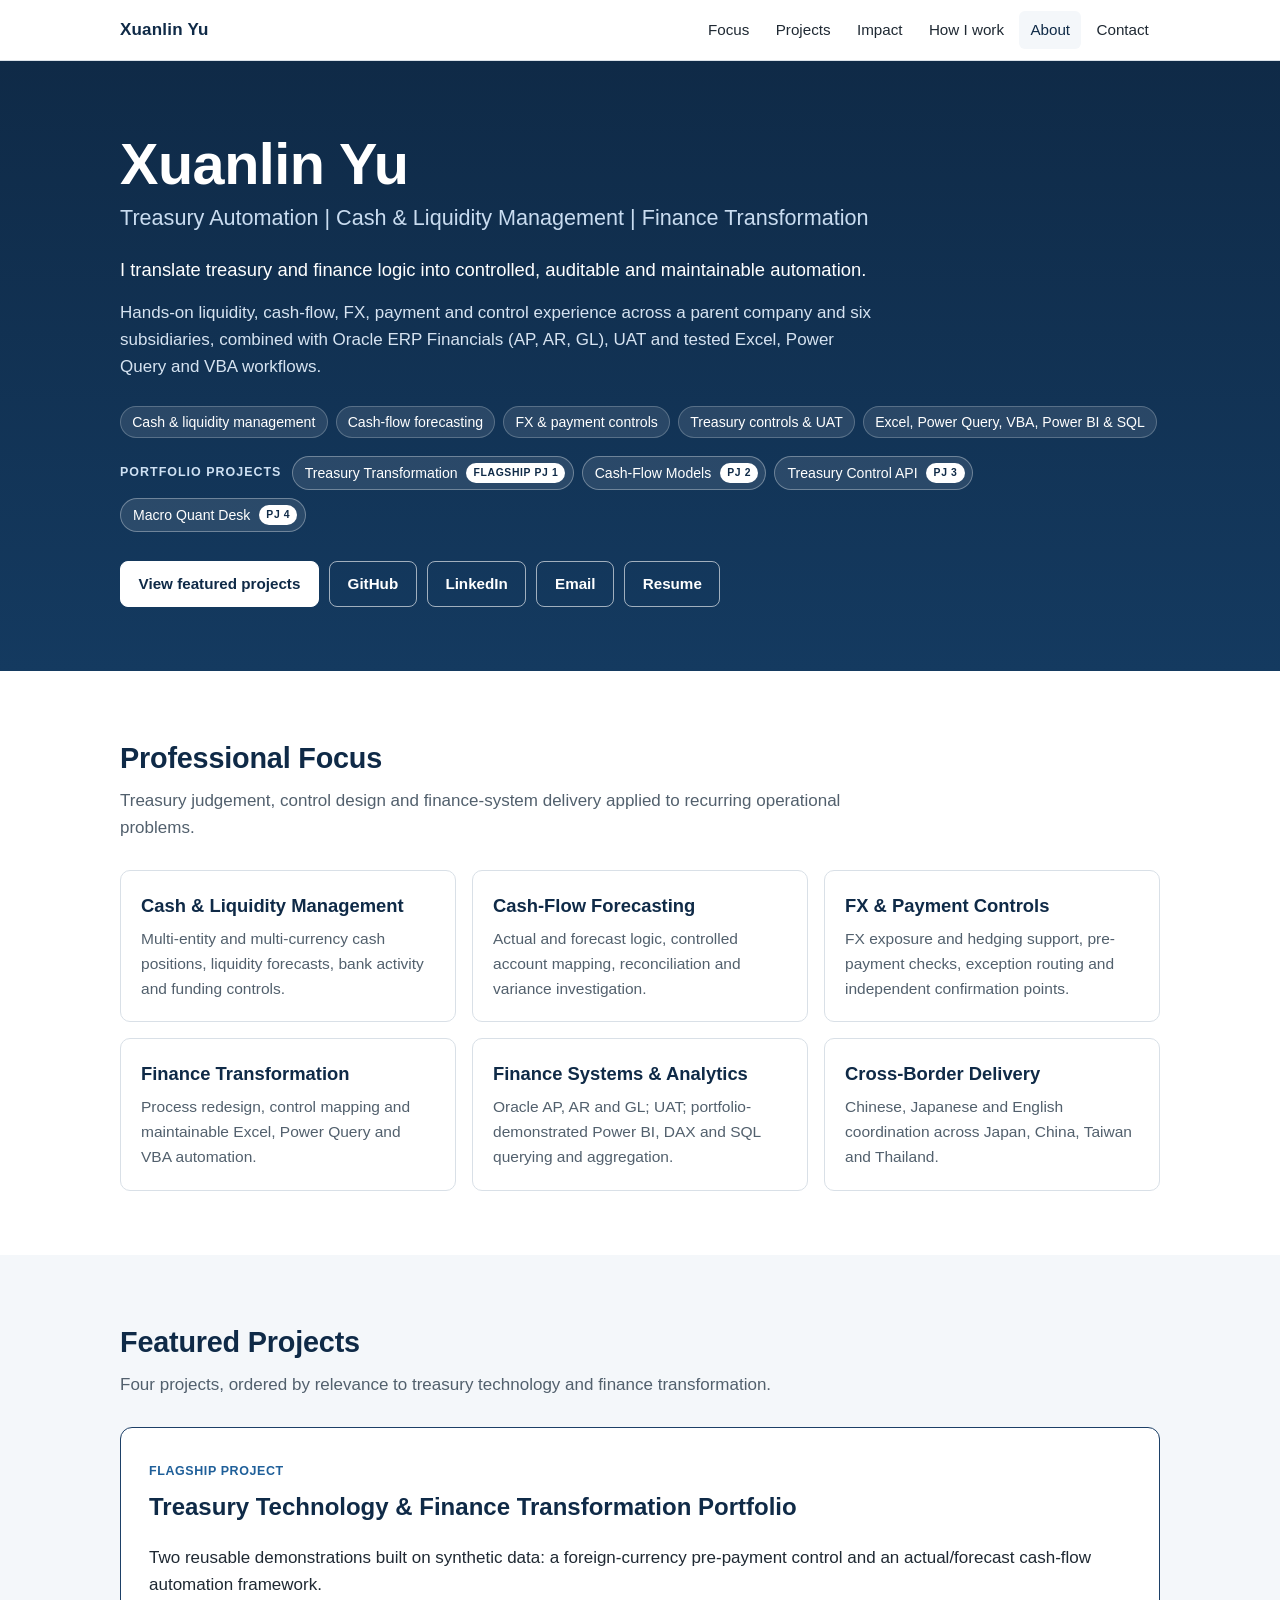
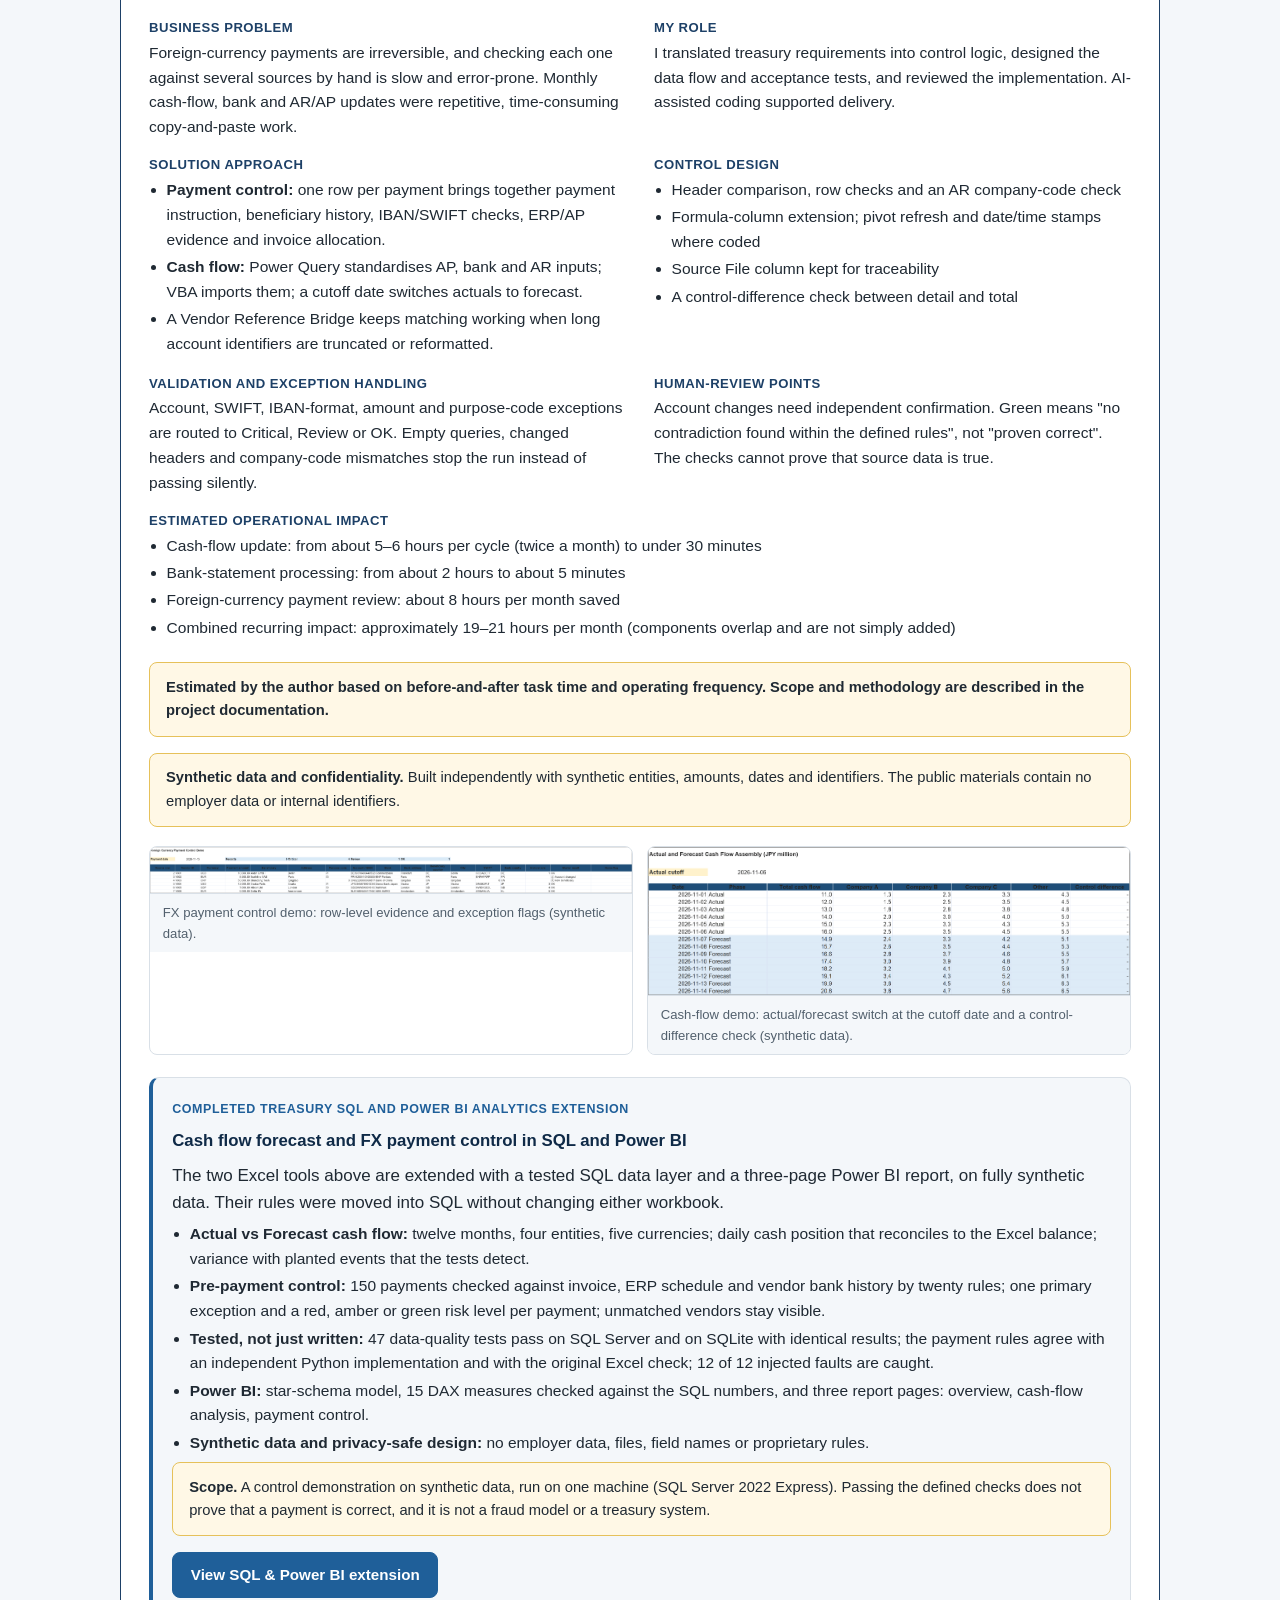
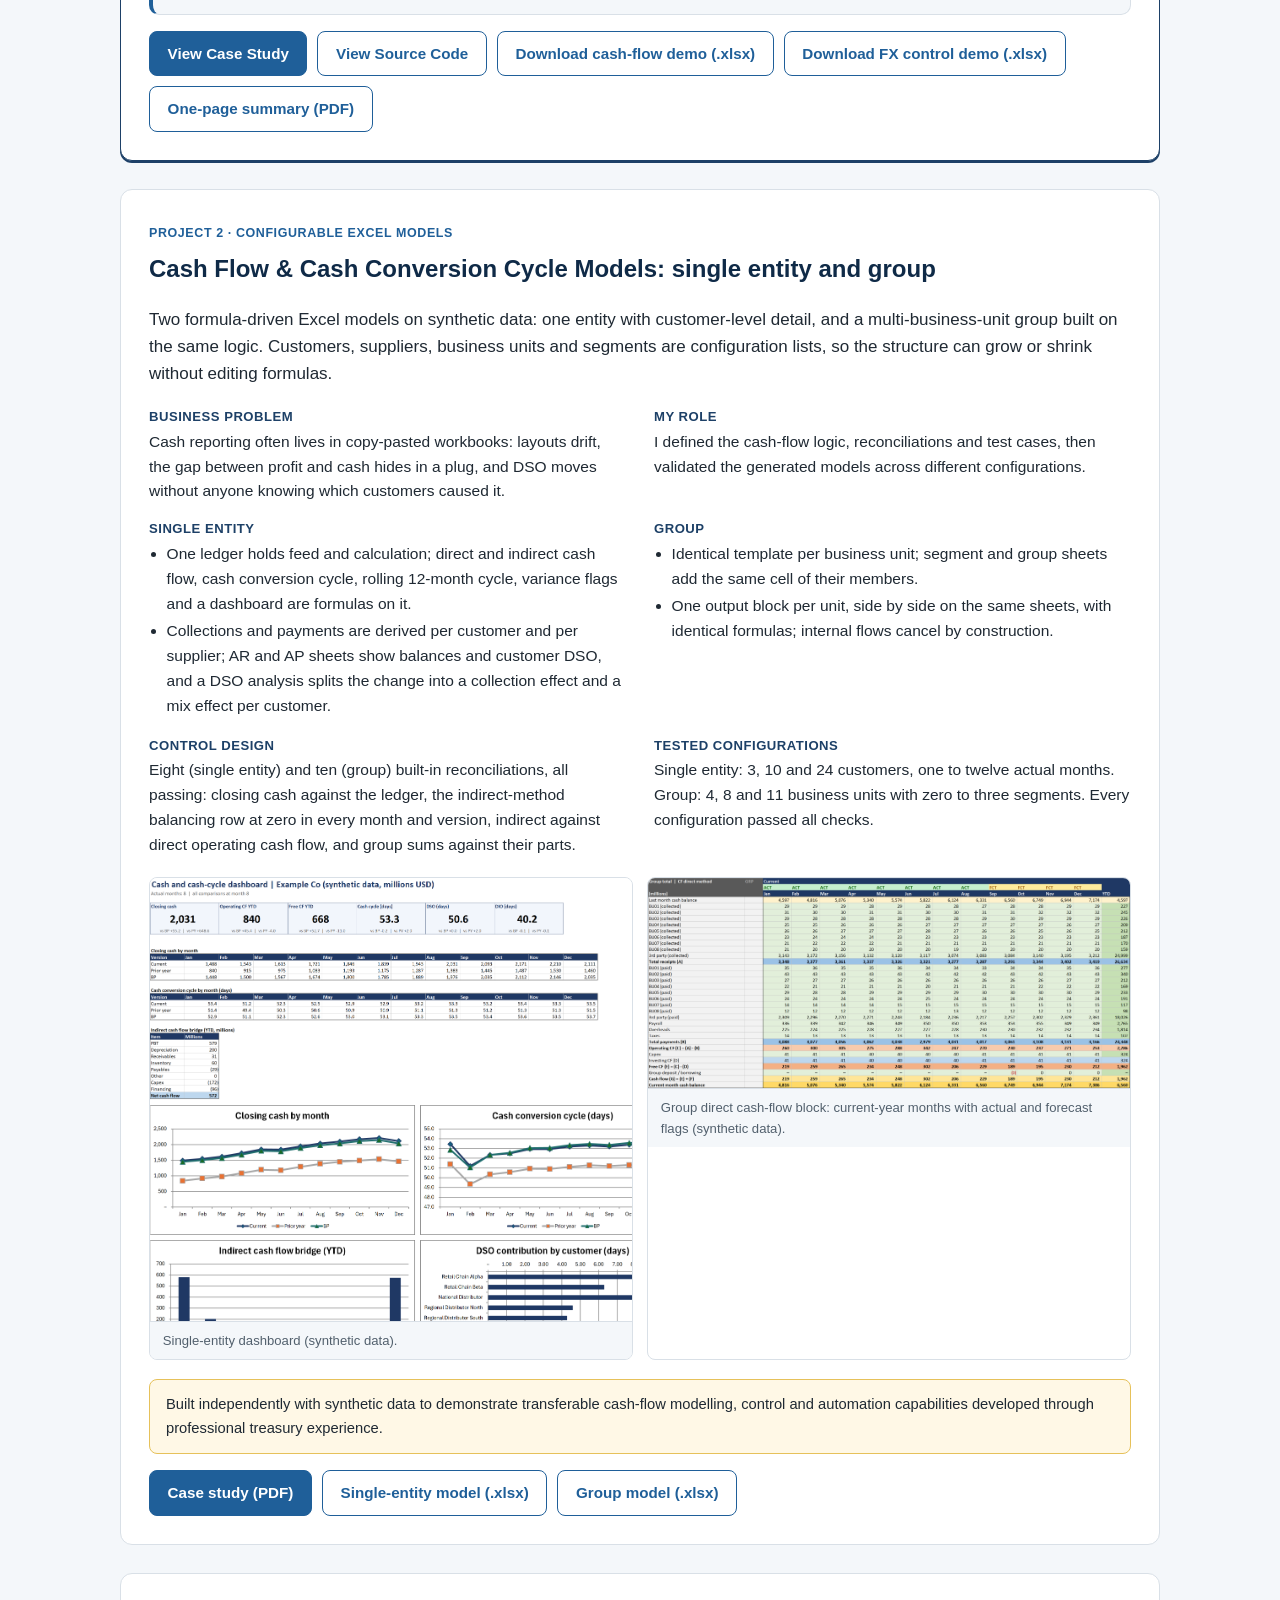
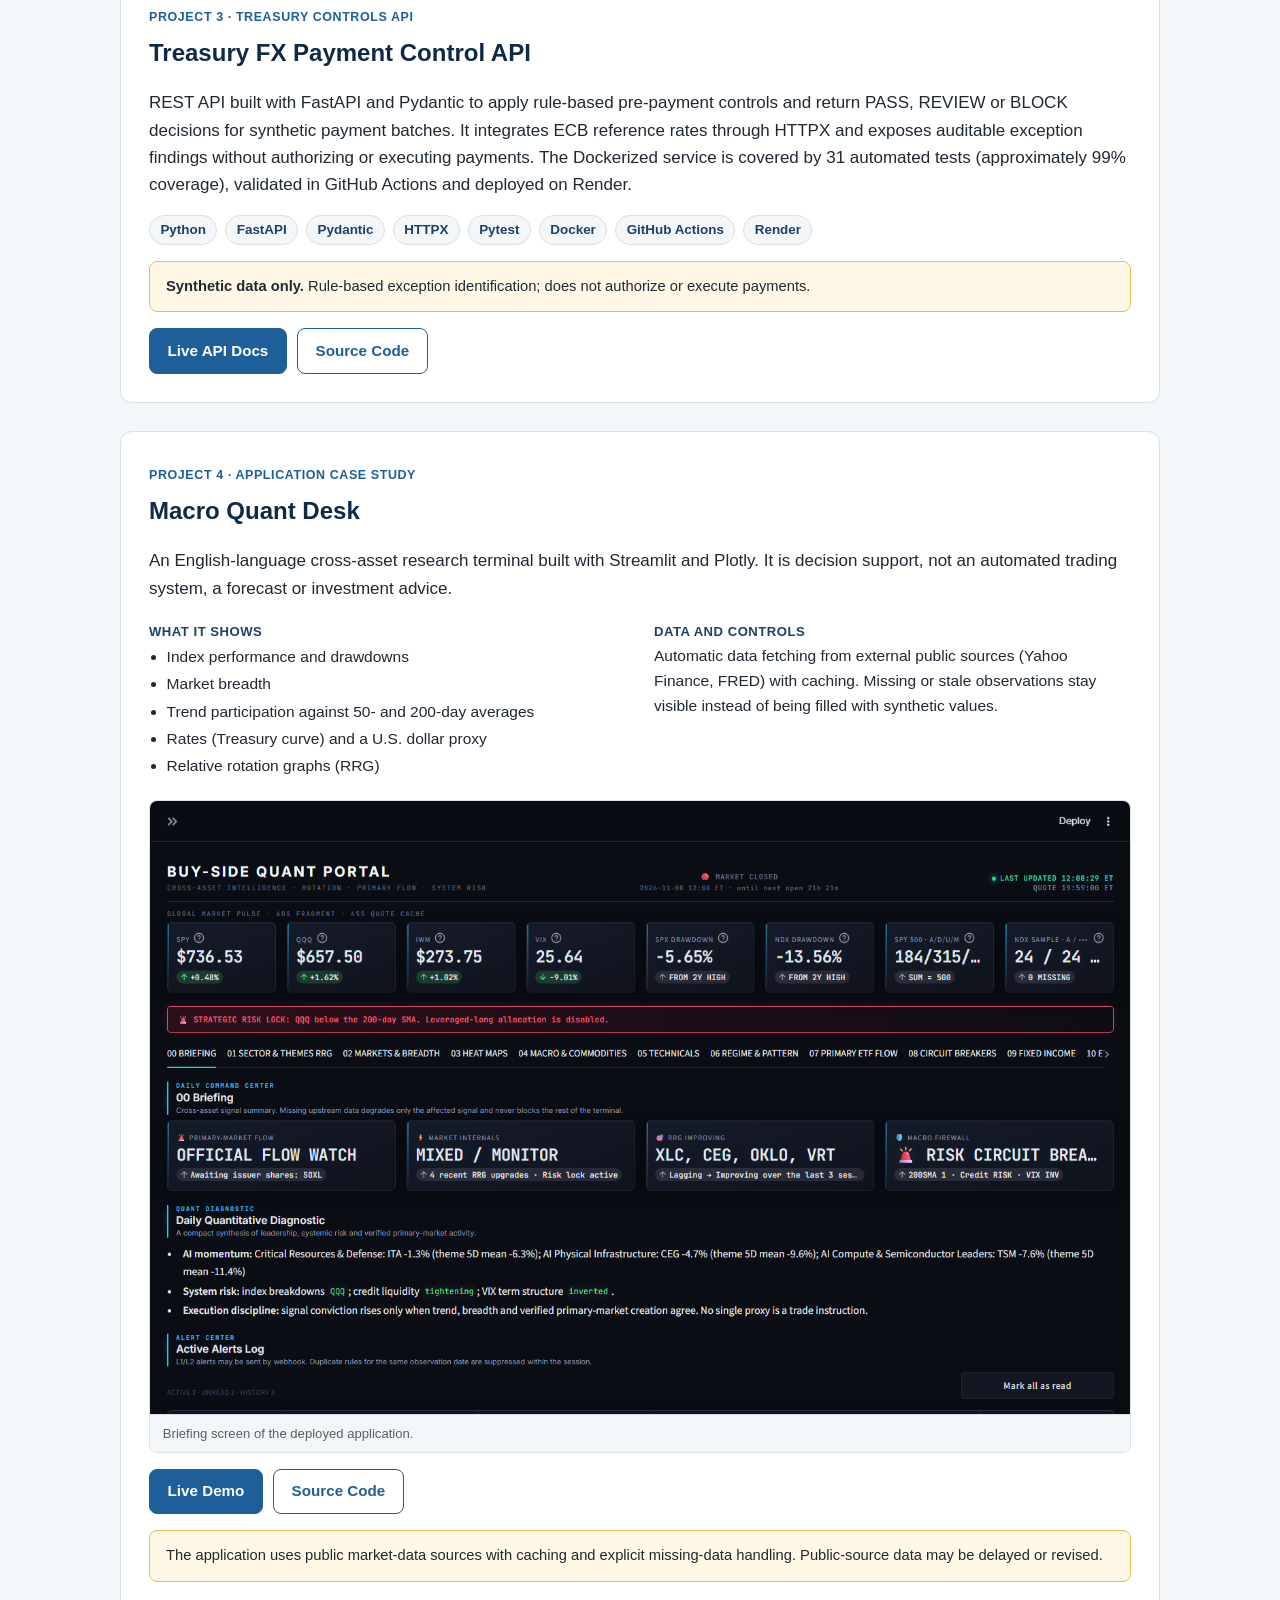
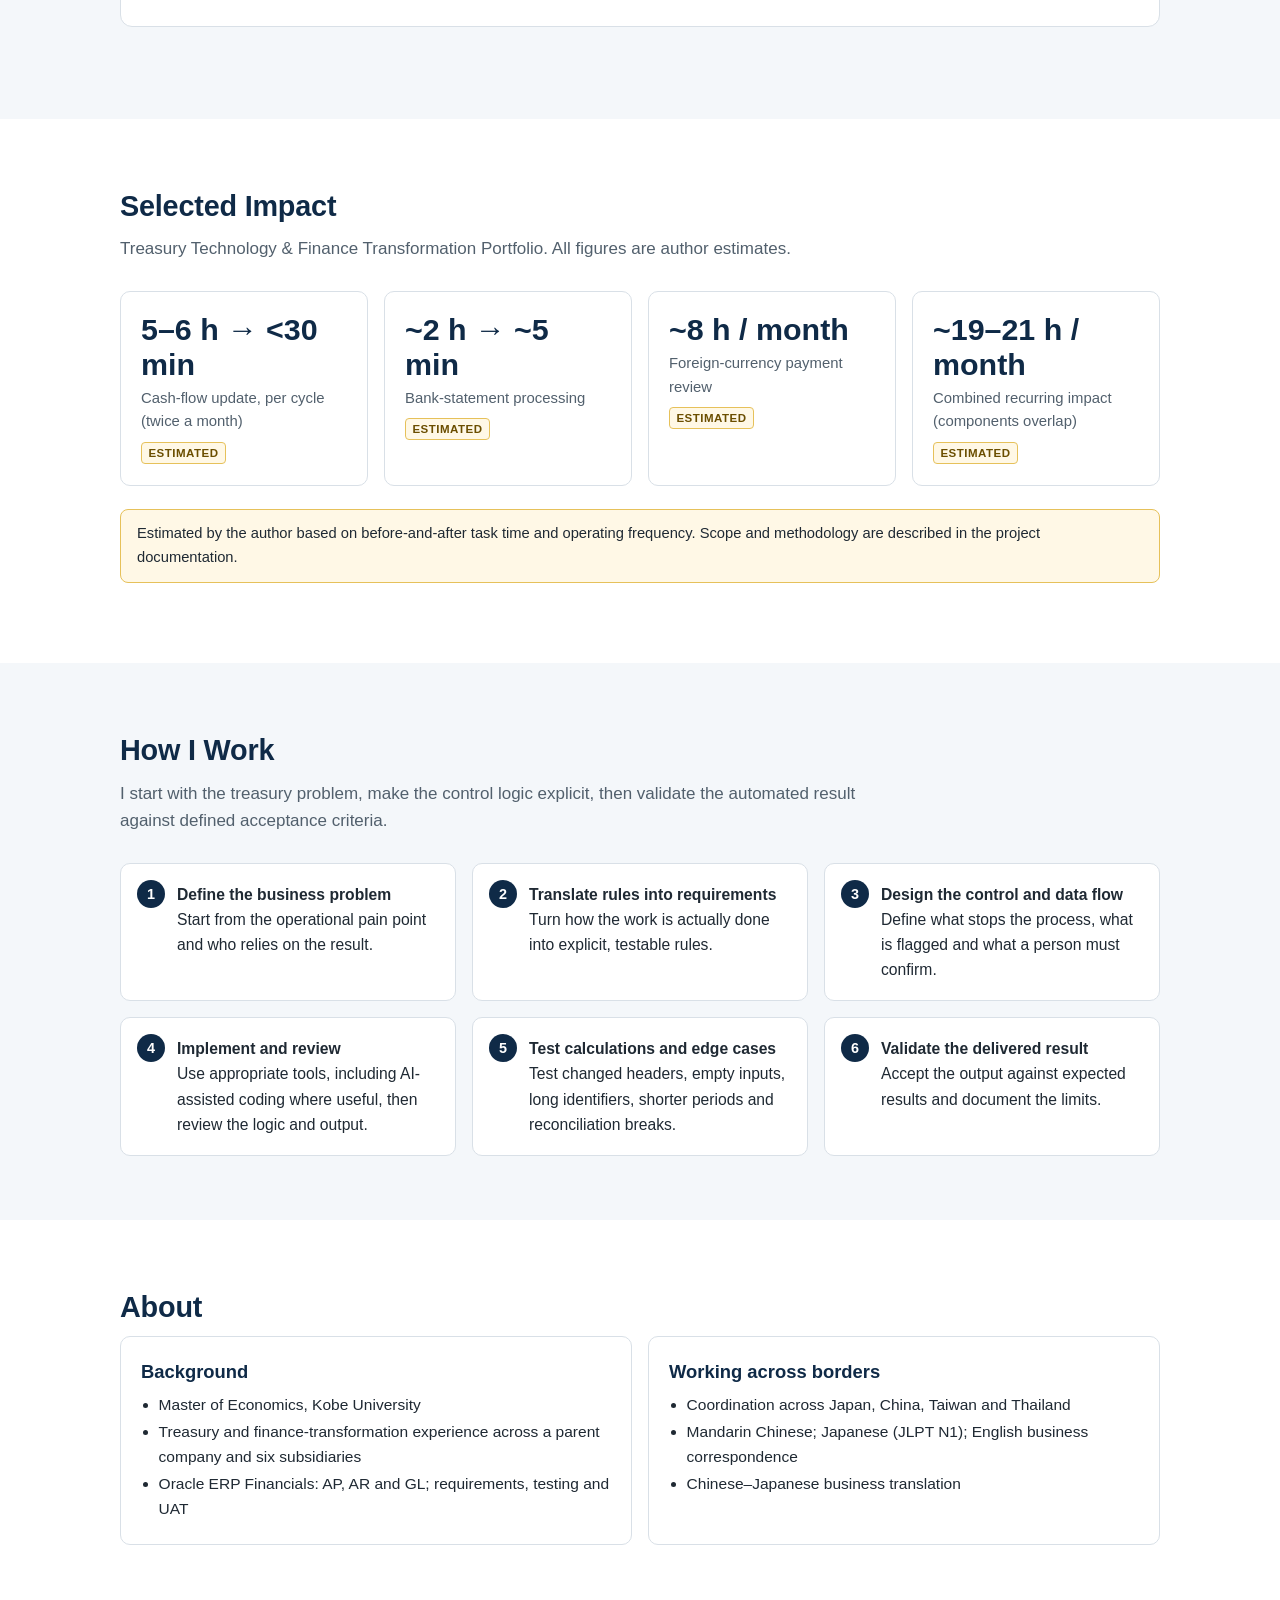
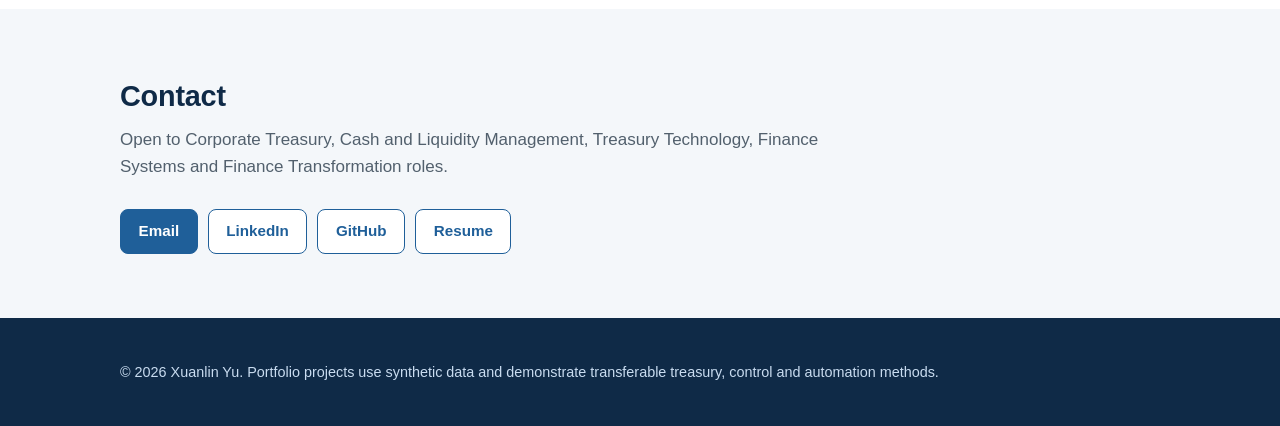
==== commit 33c2452a: "feat: mark first project as flagship" ====
--- a/index.html
+++ b/index.html
@@ -47,7 +47,7 @@
     </ul>
     <div class="hero-projects" aria-label="Portfolio project shortcuts">
       <span class="hero-projects-label">Portfolio projects</span>
-      <a class="project-pill" href="#project-treasury">Treasury Transformation <span>PJ 1</span></a>
+      <a class="project-pill" href="#project-treasury">Treasury Transformation <span>Flagship PJ 1</span></a>
       <a class="project-pill" href="#project-cash-models">Cash-Flow Models <span>PJ 2</span></a>
       <a class="project-pill" href="#project-treasury-api">Treasury Control API <span>PJ 3</span></a>
       <a class="project-pill" href="#project-macro">Macro Quant Desk <span>PJ 4</span></a>
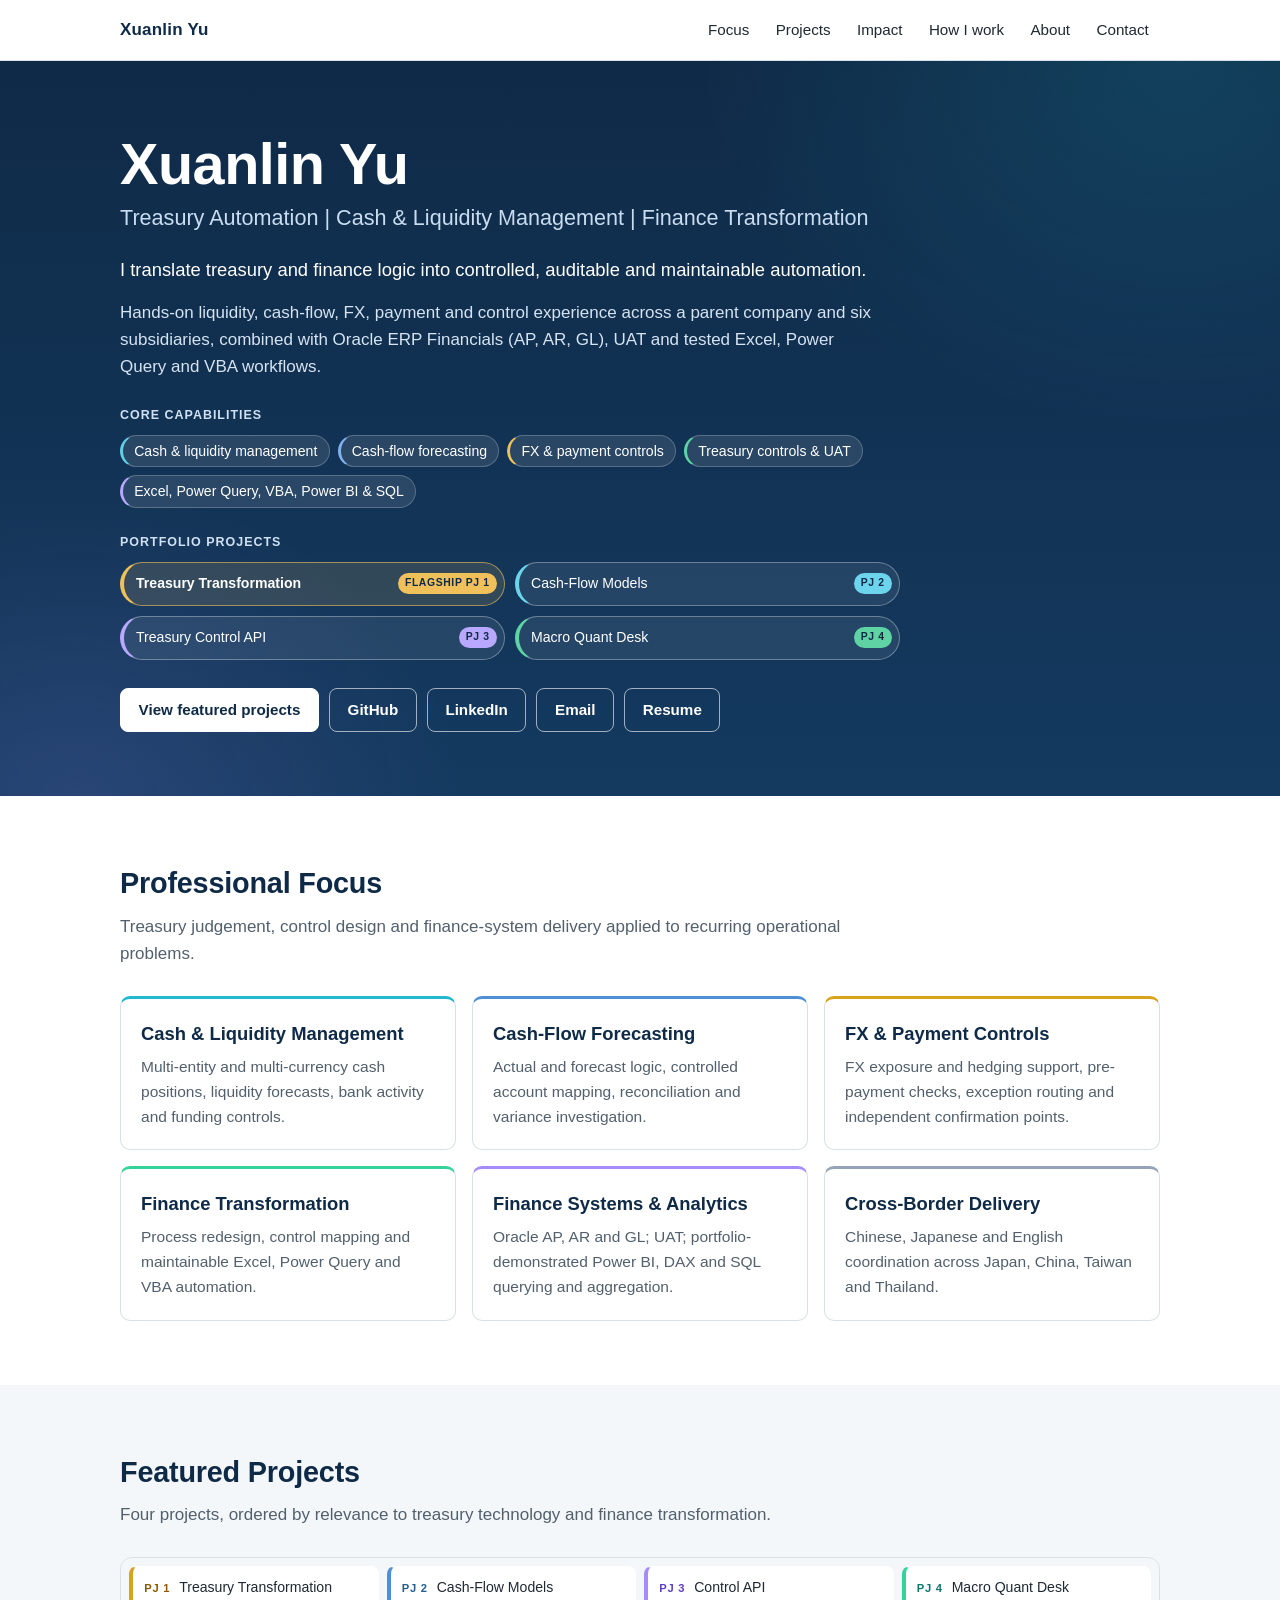
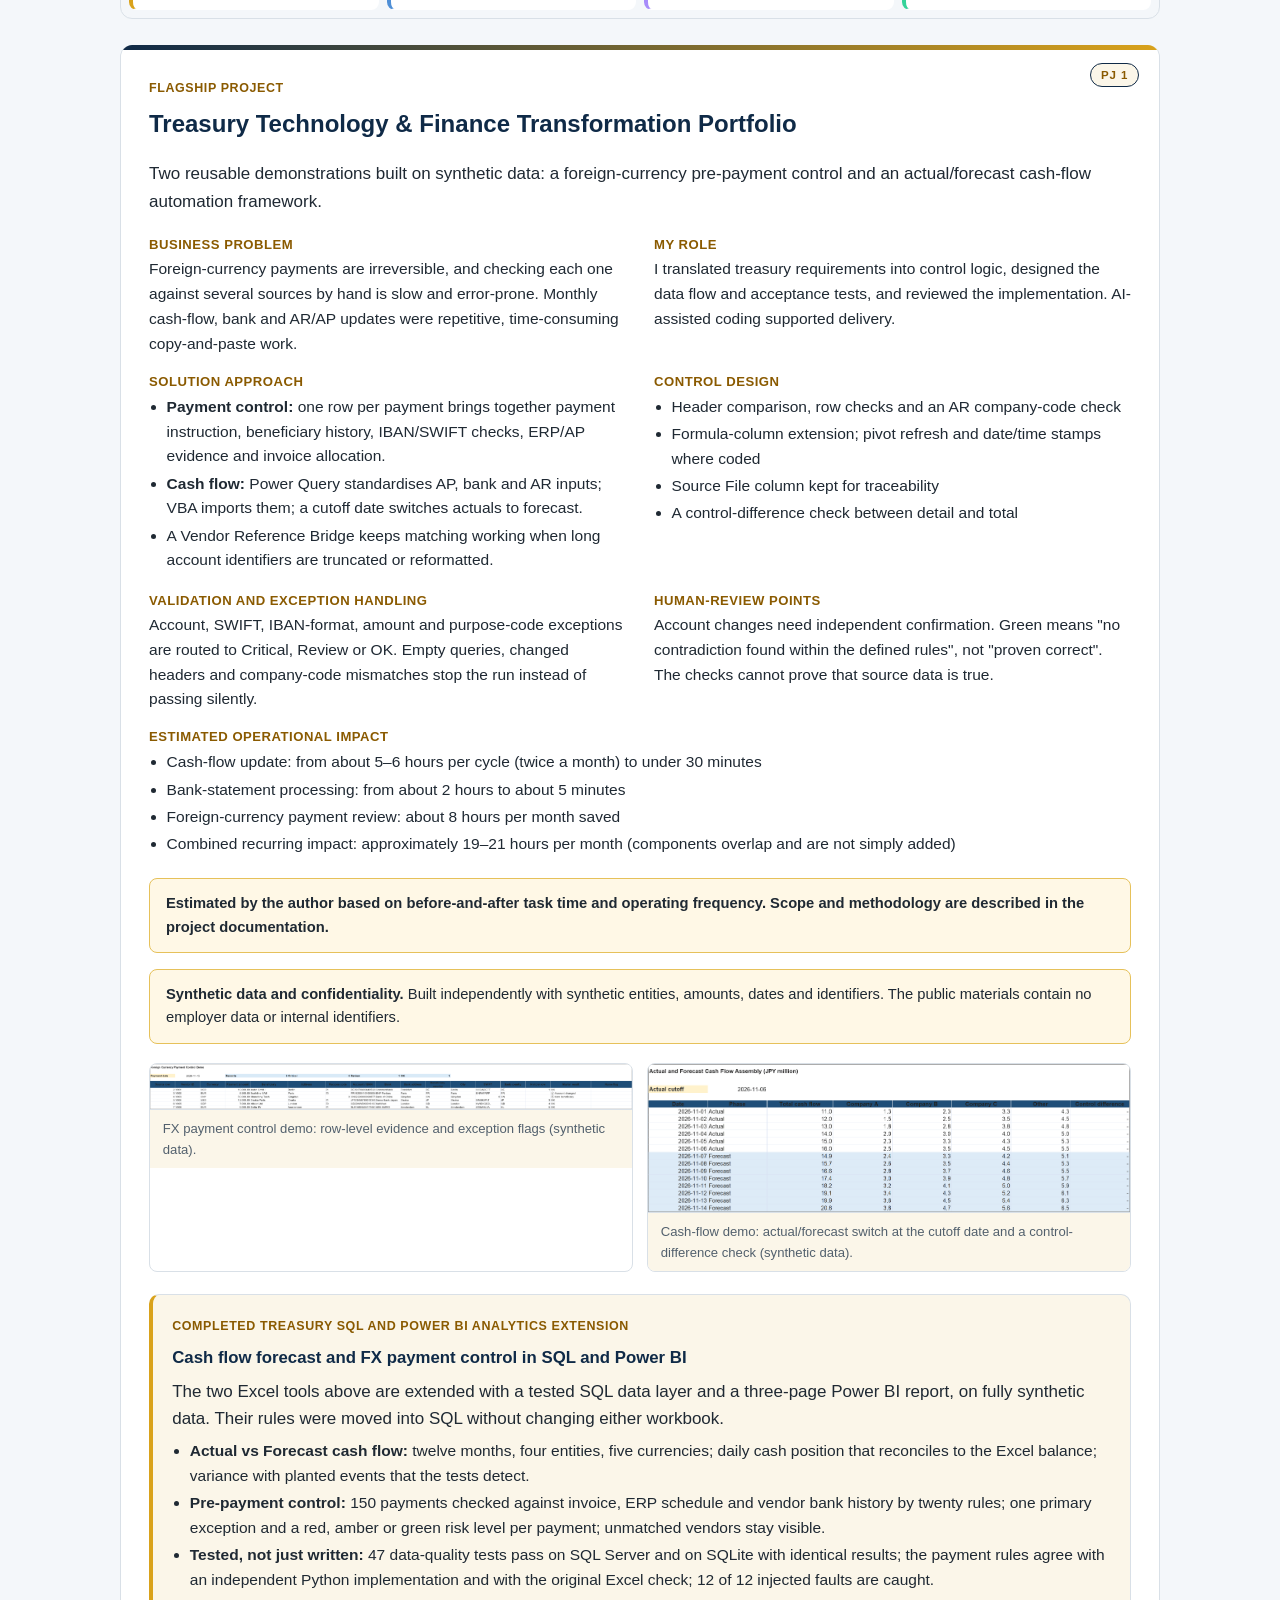
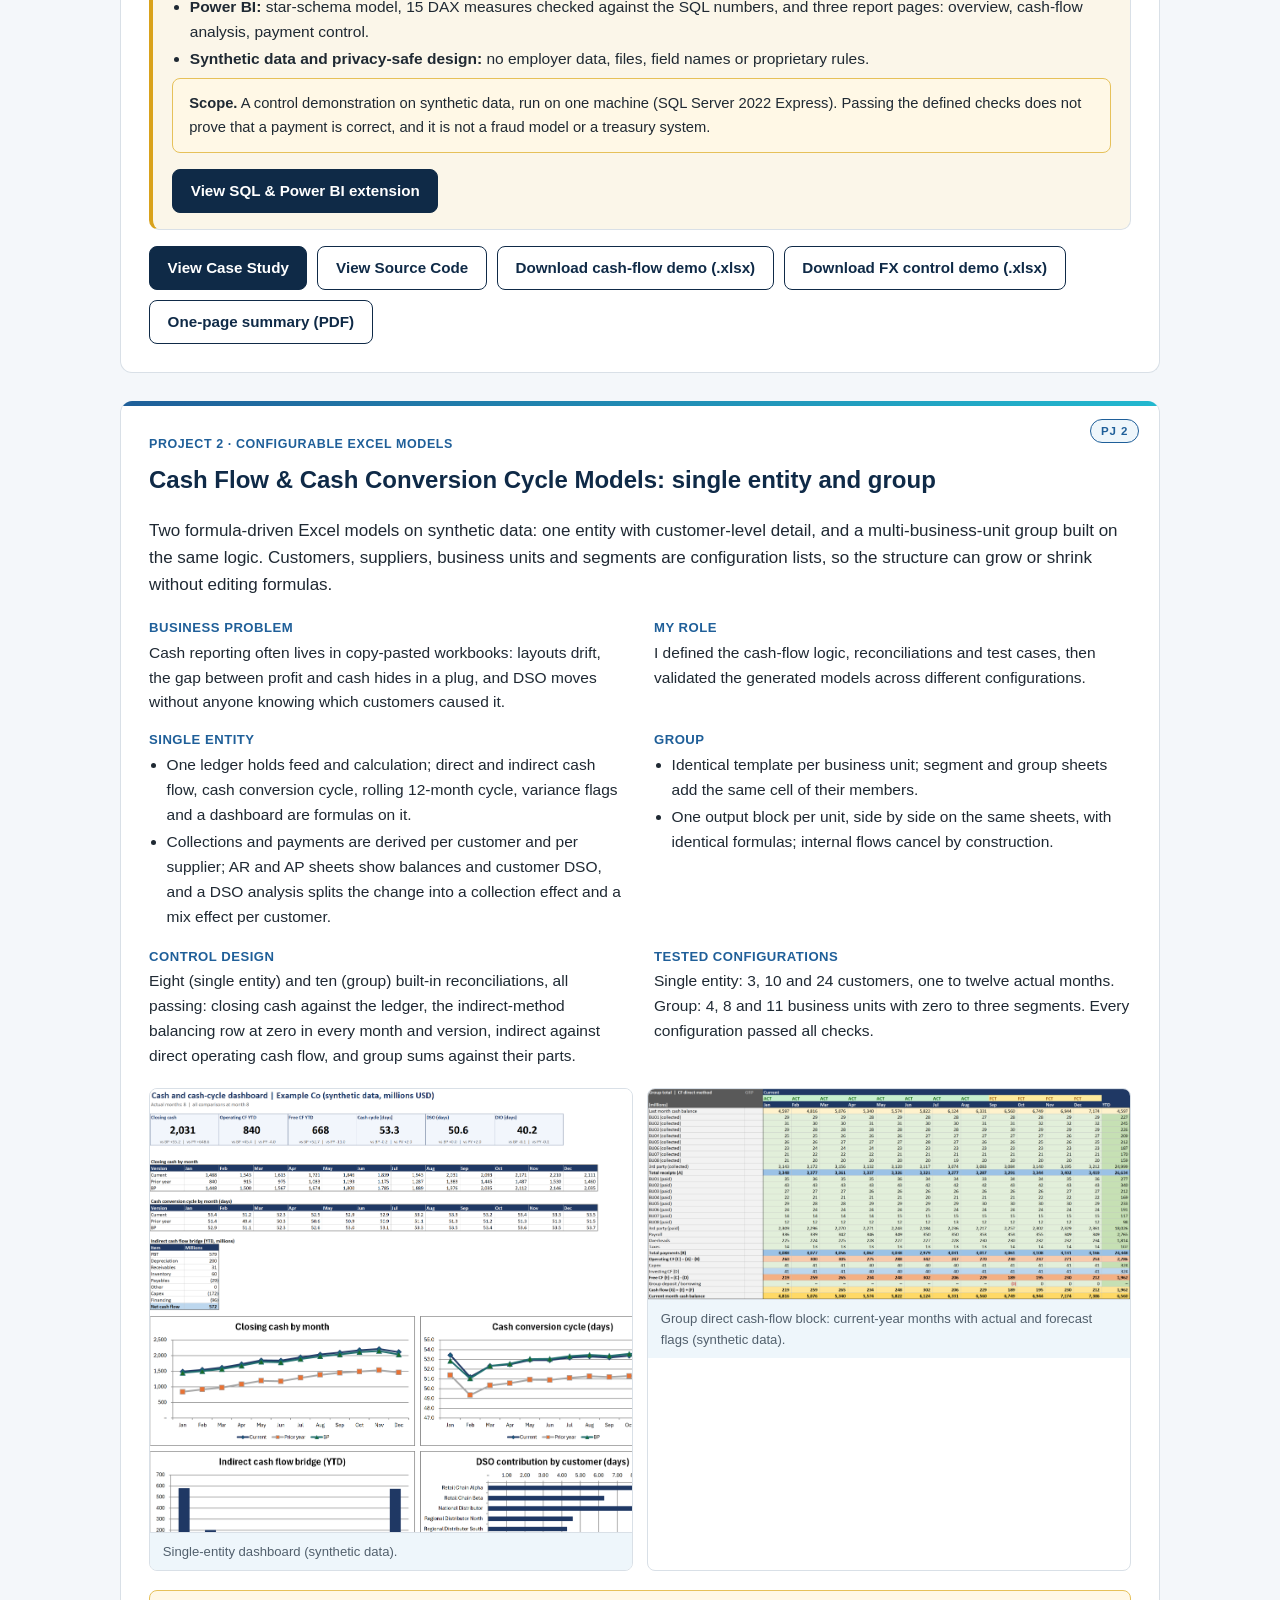
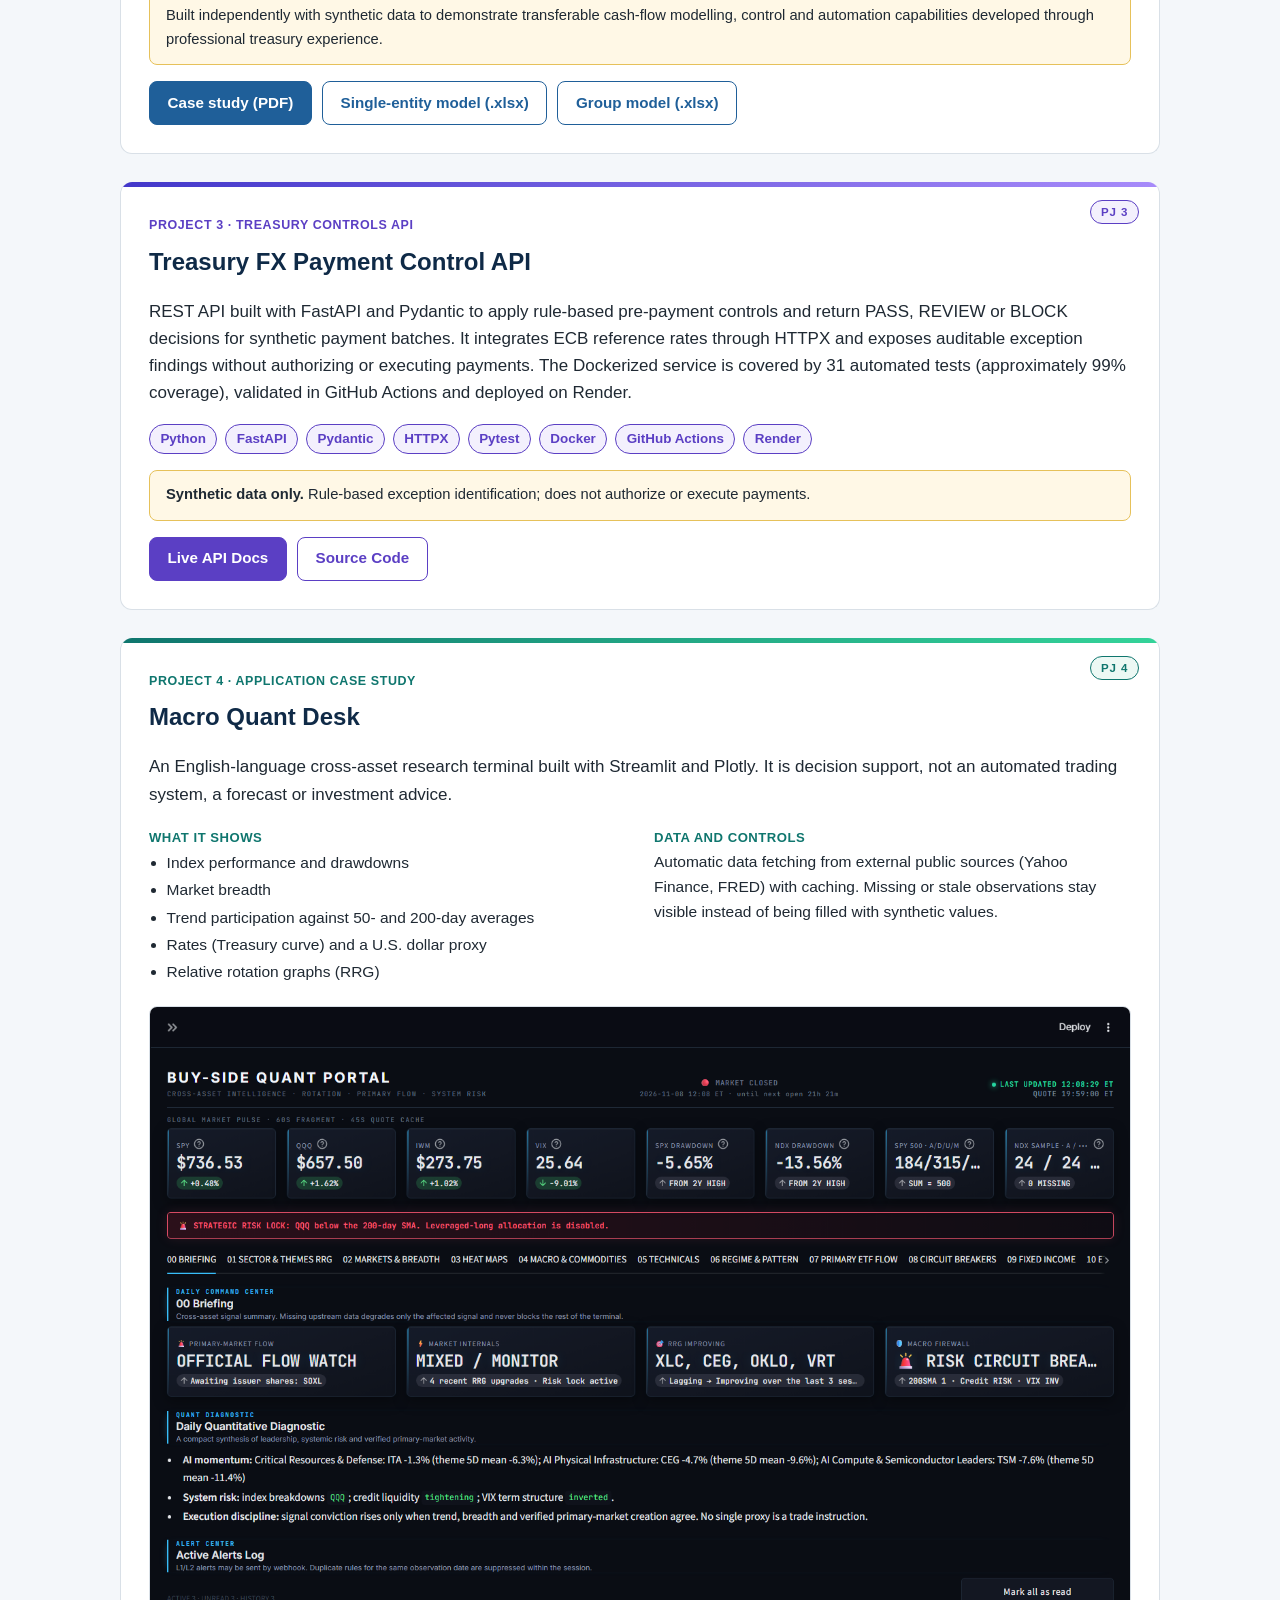
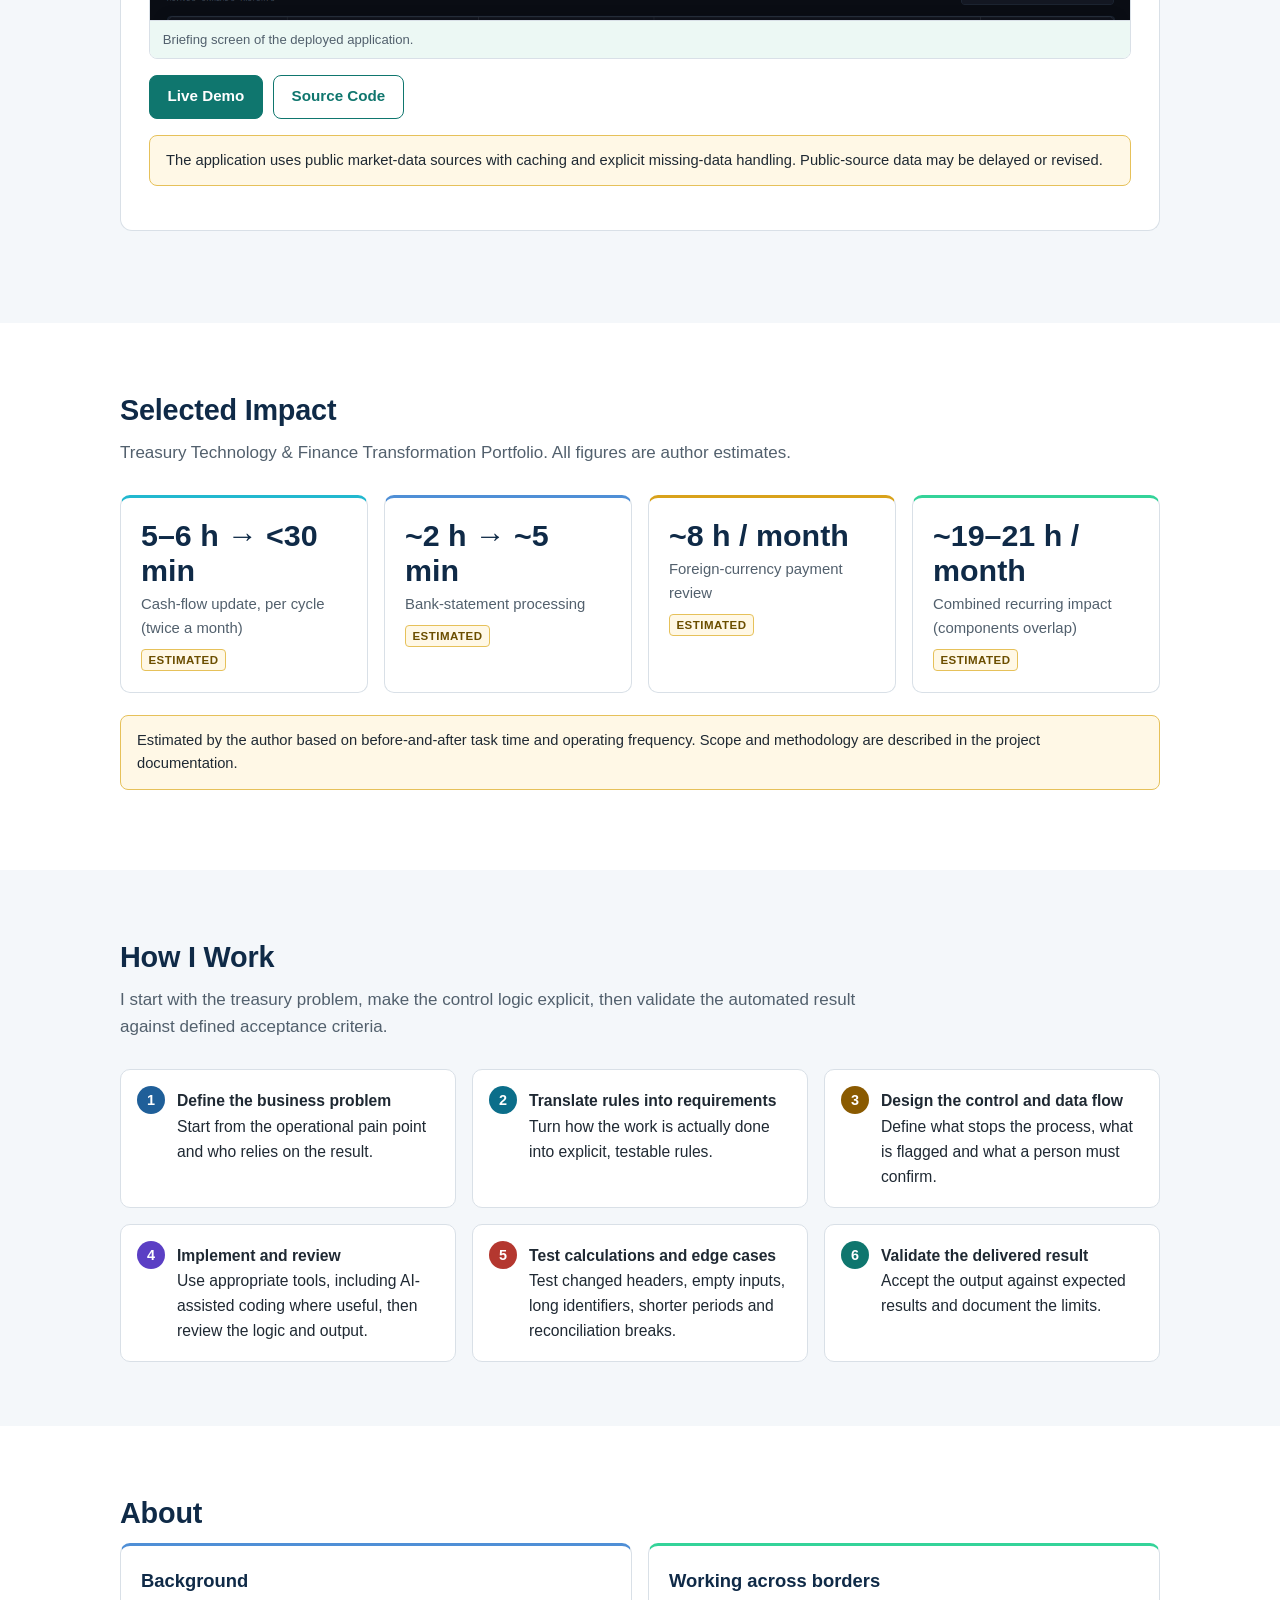
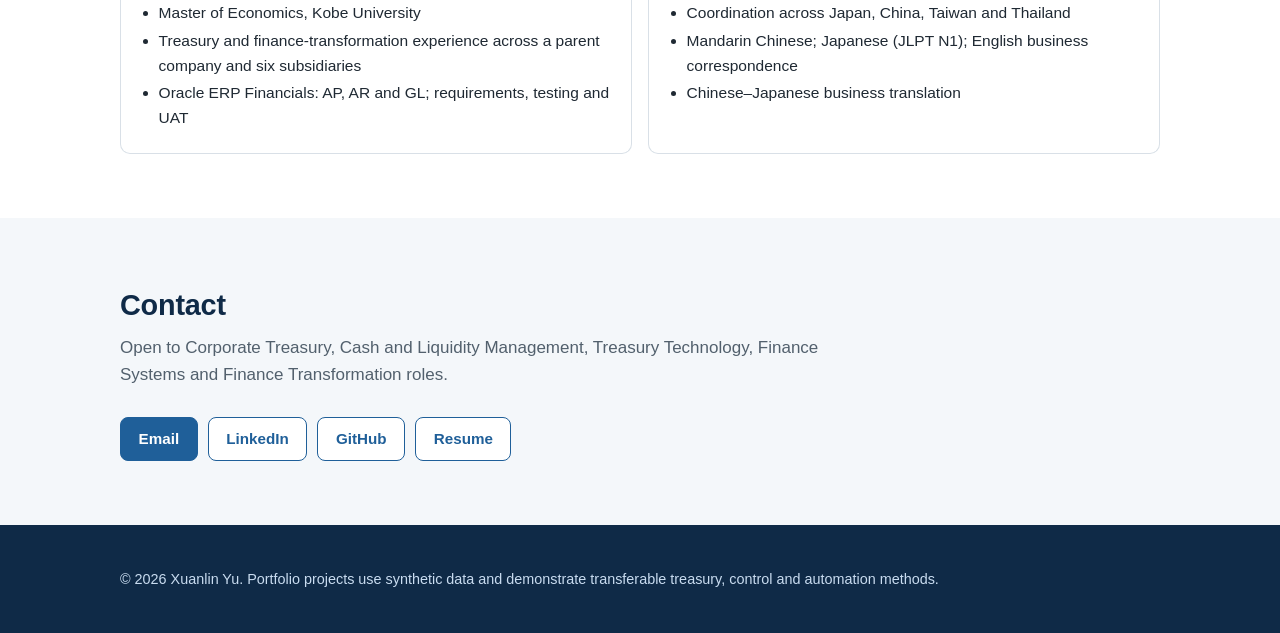
==== commit 57364097: "feat: visual polish with project colour system and scroll linkage - Per-project colour identity (PJ " ====
--- a/index.html
+++ b/index.html
@@ -29,6 +29,7 @@
       </ul>
     </nav>
   </div>
+  <div class="progress" aria-hidden="true"><span></span></div>
 </header>
 
 <main id="main">
@@ -38,7 +39,8 @@
     <p class="role">Treasury Automation | Cash &amp; Liquidity Management | Finance Transformation</p>
     <p class="value">I translate treasury and finance logic into controlled, auditable and maintainable automation.</p>
     <p class="sub">Hands-on liquidity, cash-flow, FX, payment and control experience across a parent company and six subsidiaries, combined with Oracle ERP Financials (AP, AR, GL), UAT and tested Excel, Power Query and VBA workflows.</p>
-    <ul class="caps" aria-label="Professional capabilities">
+    <span class="hero-projects-label" id="caps-label">Core capabilities</span>
+    <ul class="caps" aria-labelledby="caps-label">
       <li>Cash &amp; liquidity management</li>
       <li>Cash-flow forecasting</li>
       <li>FX &amp; payment controls</li>
@@ -47,10 +49,10 @@
     </ul>
     <div class="hero-projects" aria-label="Portfolio project shortcuts">
       <span class="hero-projects-label">Portfolio projects</span>
-      <a class="project-pill" href="#project-treasury">Treasury Transformation <span>Flagship PJ 1</span></a>
-      <a class="project-pill" href="#project-cash-models">Cash-Flow Models <span>PJ 2</span></a>
-      <a class="project-pill" href="#project-treasury-api">Treasury Control API <span>PJ 3</span></a>
-      <a class="project-pill" href="#project-macro">Macro Quant Desk <span>PJ 4</span></a>
+      <a class="project-pill p1 is-flagship" href="#project-treasury">Treasury Transformation <span>Flagship PJ 1</span></a>
+      <a class="project-pill p2" href="#project-cash-models">Cash-Flow Models <span>PJ 2</span></a>
+      <a class="project-pill p3" href="#project-treasury-api">Treasury Control API <span>PJ 3</span></a>
+      <a class="project-pill p4" href="#project-macro">Macro Quant Desk <span>PJ 4</span></a>
     </div>
     <div class="actions">
       <a class="btn" href="#projects">View featured projects</a>
@@ -81,9 +83,16 @@
   <div class="wrap">
     <h2>Featured Projects</h2>
     <p class="lead">Four projects, ordered by relevance to treasury technology and finance transformation.</p>
+    <nav class="proj-rail" aria-label="Jump to project">
+      <a class="p1" href="#project-treasury"><b>PJ 1</b><span>Treasury Transformation</span></a>
+      <a class="p2" href="#project-cash-models"><b>PJ 2</b><span>Cash-Flow Models</span></a>
+      <a class="p3" href="#project-treasury-api"><b>PJ 3</b><span>Control API</span></a>
+      <a class="p4" href="#project-macro"><b>PJ 4</b><span>Macro Quant Desk</span></a>
+    </nav>
 
     <!-- Project 1 -->
-    <article class="project flagship" id="project-treasury" aria-labelledby="p1-title">
+    <article class="project flagship p1" id="project-treasury" aria-labelledby="p1-title">
+      <span class="proj-num" aria-hidden="true">PJ 1</span>
       <span class="tag">Flagship project</span>
       <h3 id="p1-title">Treasury Technology &amp; Finance Transformation Portfolio</h3>
       <p>Two reusable demonstrations built on synthetic data: a foreign-currency pre-payment control and an actual/forecast cash-flow automation framework.</p>
@@ -145,7 +154,8 @@
     </article>
 
     <!-- Project 2 -->
-    <article class="project" id="project-cash-models" aria-labelledby="p2-title">
+    <article class="project p2" id="project-cash-models" aria-labelledby="p2-title">
+      <span class="proj-num" aria-hidden="true">PJ 2</span>
       <span class="tag">Project 2 · Configurable Excel models</span>
       <h3 id="p2-title">Cash Flow &amp; Cash Conversion Cycle Models: single entity and group</h3>
       <p>Two formula-driven Excel models on synthetic data: one entity with customer-level detail, and a multi-business-unit group built on the same logic. Customers, suppliers, business units and segments are configuration lists, so the structure can grow or shrink without editing formulas.</p>
@@ -178,7 +188,8 @@
     </article>
 
     <!-- Project 3 -->
-    <article class="project" id="project-treasury-api" aria-labelledby="p3-title">
+    <article class="project p3" id="project-treasury-api" aria-labelledby="p3-title">
+      <span class="proj-num" aria-hidden="true">PJ 3</span>
       <span class="tag">Project 3 · Treasury controls API</span>
       <h3 id="p3-title">Treasury FX Payment Control API</h3>
       <p>REST API built with FastAPI and Pydantic to apply rule-based pre-payment controls and return PASS, REVIEW or BLOCK decisions for synthetic payment batches. It integrates ECB reference rates through HTTPX and exposes auditable exception findings without authorizing or executing payments. The Dockerized service is covered by 31 automated tests (approximately 99% coverage), validated in GitHub Actions and deployed on Render.</p>
@@ -200,7 +211,8 @@
     </article>
 
     <!-- Project 4 -->
-    <article class="project" id="project-macro" aria-labelledby="p4-title">
+    <article class="project p4" id="project-macro" aria-labelledby="p4-title">
+      <span class="proj-num" aria-hidden="true">PJ 4</span>
       <span class="tag">Project 4 · Application case study</span>
       <h3 id="p4-title">Macro Quant Desk</h3>
       <p>An English-language cross-asset research terminal built with Streamlit and Plotly. It is decision support, not an automated trading system, a forecast or investment advice.</p>
@@ -296,6 +308,8 @@
   </div>
 </footer>
 
+<a class="to-top" href="#top" aria-label="Back to top"><svg viewBox="0 0 24 24" width="18" height="18" aria-hidden="true" focusable="false"><path d="M12 19V5M5 12l7-7 7 7" fill="none" stroke="currentColor" stroke-width="2.2" stroke-linecap="round" stroke-linejoin="round"/></svg></a>
+
 <script src="config.js"></script>
 <script src="script.js"></script>
 </body>
--- a/styles.css
+++ b/styles.css
@@ -126,3 +126,142 @@
 .ext{margin:1.4rem 0 0;padding:1rem 1.2rem;border:1px solid var(--line);border-left:4px solid var(--accent);border-radius:var(--radius);background:var(--soft)}
 .ext h4{margin:.1rem 0 .4rem;font-size:1.05rem;color:var(--navy)}
 .ext p{margin:.4rem 0}
+
+/* ===================================================================
+   Visual polish layer: colour system, scroll linkage, motion
+   Colour roles (all text colours pass WCAG AA on white):
+   navy = brand · blue/cyan = cash & liquidity · amber = controls & review
+   teal = automation & pass · violet = API & integration · coral = risk
+   =================================================================== */
+:root{
+  --blue:#1f5f99; --cyan:#0b6e8a; --cyan-bright:#22b8cf;
+  --amber:#8a5a00; --amber-bright:#d9a21b;
+  --teal:#0f766e; --green-bright:#34d399;
+  --violet:#5b3fc4; --violet-bright:#a78bfa; --indigo:#4338ca;
+  --coral:#b4372f;
+}
+html{scroll-padding-top:76px}
+
+/* header + progress */
+.site-header{transition:box-shadow .2s ease,background-color .2s ease}
+.site-header.is-scrolled{background:rgba(255,255,255,.9);box-shadow:0 6px 18px -12px rgba(15,42,71,.45);backdrop-filter:blur(10px)}
+.progress{position:absolute;left:0;right:0;bottom:-1px;height:3px;background:transparent;pointer-events:none}
+.progress span{display:block;height:100%;width:100%;transform-origin:0 50%;transform:scaleX(var(--progress,0));background:linear-gradient(90deg,var(--navy-2),var(--cyan-bright) 28%,var(--amber-bright) 52%,var(--violet-bright) 76%,var(--green-bright))}
+#site-nav a{transition:background-color .15s ease,color .15s ease}
+#site-nav a[aria-current]{background:#e6eef7;color:var(--navy);font-weight:600;box-shadow:inset 0 -2px 0 var(--blue)}
+
+/* hero */
+.hero{position:relative;overflow:hidden;background:
+  radial-gradient(60% 80% at 92% 0%,rgba(34,184,207,.16),transparent 62%),
+  radial-gradient(50% 70% at 6% 100%,rgba(167,139,250,.14),transparent 60%),
+  linear-gradient(180deg,#0f2a47,#143a60)}
+.hero .caps li{border-left-width:3px;border-left-color:var(--c,rgba(255,255,255,.4))}
+.hero .caps li:nth-child(1){--c:#5fd0e6}
+.hero .caps li:nth-child(2){--c:#7fb2ee}
+.hero .caps li:nth-child(3){--c:#f0c05a}
+.hero .caps li:nth-child(4){--c:#5fd3a4}
+.hero .caps li:nth-child(5){--c:#b9a8ff}
+.hero > .wrap > .hero-projects-label{display:block;margin:0 0 .55rem}
+.hero .caps{margin-bottom:1.6rem}
+.hero-projects{display:grid;grid-template-columns:repeat(2,minmax(0,1fr));gap:10px;max-width:780px;margin:0 0 1.8rem}
+.hero-projects .hero-projects-label{grid-column:1/-1;margin:0 0 -.1rem}
+.hero-projects .project-pill{justify-content:space-between}
+.project-pill{min-height:44px;border-left:4px solid var(--pk);background:rgba(255,255,255,.08)}
+.project-pill span{background:var(--pk);color:#0f2a47}
+.project-pill.p1{--pk:#f0c05a}.project-pill.p2{--pk:#6cd4ec}.project-pill.p3{--pk:#b9a8ff}.project-pill.p4{--pk:#5fd3a4}
+.project-pill.is-flagship{background:rgba(240,192,90,.14);border-color:rgba(240,192,90,.6);border-left-color:#f0c05a;font-weight:600}
+.project-pill.is-active{background:rgba(255,255,255,.2);border-color:#fff;border-left-color:var(--pk)}
+.project-pill:active{transform:translateY(0)}
+
+/* focus cards: colour by capability type */
+#focus .card{border-top:3px solid var(--cc,var(--line));transition:box-shadow .2s ease,transform .2s ease}
+#focus .card:hover{box-shadow:0 10px 24px -16px rgba(15,42,71,.4);transform:translateY(-2px)}
+#focus .card:nth-child(1){--cc:var(--cyan-bright)}
+#focus .card:nth-child(2){--cc:#4f8fd6}
+#focus .card:nth-child(3){--cc:var(--amber-bright)}
+#focus .card:nth-child(4){--cc:var(--green-bright)}
+#focus .card:nth-child(5){--cc:var(--violet-bright)}
+#focus .card:nth-child(6){--cc:#94a3b8}
+
+/* project identity */
+.project{position:relative;overflow:hidden;border-top:0;scroll-margin-top:132px;transition:box-shadow .25s ease,border-color .25s ease}
+.project::before{content:"";position:absolute;left:0;right:0;top:0;height:5px;background:var(--pbar)}
+.project.p1{--pc:var(--navy);--ptext:var(--amber);--pbar:linear-gradient(90deg,#0f2a47,#d9a21b);--psoft:#fbf6e9}
+.project.p2{--pc:var(--blue);--ptext:var(--blue);--pbar:linear-gradient(90deg,#1f5f99,#22b8cf);--psoft:#eef6fb}
+.project.p3{--pc:var(--violet);--ptext:var(--violet);--pbar:linear-gradient(90deg,#4338ca,#a78bfa);--psoft:#f3f0fd}
+.project.p4{--pc:var(--teal);--ptext:var(--teal);--pbar:linear-gradient(90deg,#0f766e,#34d399);--psoft:#ecf8f4}
+.project.flagship{border-color:var(--line);box-shadow:none}
+.project .tag{color:var(--ptext)}
+.project .facts div h4{color:var(--ptext)}
+.project.is-active{border-color:var(--pc);box-shadow:0 14px 34px -22px rgba(15,42,71,.5)}
+.proj-num{position:absolute;top:18px;right:20px;font-size:.72rem;font-weight:800;letter-spacing:.08em;text-transform:uppercase;color:var(--ptext);background:var(--psoft);border:1px solid var(--pc);border-radius:999px;padding:.12rem .6rem}
+.project h3{padding-right:4.5rem}
+.project .btn{background:var(--pc);border-color:var(--pc)}
+.project .btn:hover{background:var(--pc);filter:brightness(.88)}
+.project .btn.ghost{background:#fff;color:var(--pc)}
+.project .btn.ghost:hover{background:var(--psoft);filter:none}
+.project .tech-stack li{background:var(--psoft);color:var(--pc);border-color:var(--pc)}
+.project .ext{border-left-color:var(--amber-bright);background:var(--psoft)}
+.project .ext .tag{color:var(--amber)}
+.project figure figcaption{background:var(--psoft)}
+.btn{transition:background-color .15s ease,filter .15s ease}
+a.btn:focus-visible,.proj-rail a:focus-visible,.project-pill:focus-visible{outline:3px solid #f0a500;outline-offset:2px}
+.btn{min-height:44px;line-height:1.5}
+
+/* sticky project rail */
+.proj-rail{position:sticky;top:60px;z-index:40;display:grid;grid-template-columns:repeat(4,1fr);gap:8px;margin:0 0 1.6rem;padding:8px;background:rgba(244,247,250,.94);border:1px solid var(--line);border-radius:12px;backdrop-filter:blur(8px)}
+.proj-rail a{display:flex;align-items:center;gap:.55rem;min-height:44px;padding:.35rem .7rem;border-radius:8px;border:1px solid transparent;border-left:4px solid var(--rc);background:#fff;color:var(--ink);text-decoration:none;font-size:.88rem;line-height:1.25;transition:background-color .15s ease,border-color .15s ease,box-shadow .15s ease}
+.proj-rail b{font-size:.7rem;letter-spacing:.07em;text-transform:uppercase;color:var(--rt);white-space:nowrap}
+.proj-rail a:hover{background:var(--rs);border-color:var(--rc)}
+.proj-rail a[aria-current]{background:var(--rs);border-color:var(--rc);box-shadow:0 4px 12px -8px rgba(15,42,71,.5);font-weight:600}
+.proj-rail .p1{--rc:var(--amber-bright);--rt:var(--amber);--rs:#fbf6e9}
+.proj-rail .p2{--rc:#4f8fd6;--rt:var(--blue);--rs:#eef6fb}
+.proj-rail .p3{--rc:var(--violet-bright);--rt:var(--violet);--rs:#f3f0fd}
+.proj-rail .p4{--rc:var(--green-bright);--rt:var(--teal);--rs:#ecf8f4}
+
+/* impact stats */
+.stat{border-top:3px solid var(--sc);}
+.stat:nth-child(1){--sc:var(--cyan-bright)}.stat:nth-child(2){--sc:#4f8fd6}.stat:nth-child(3){--sc:var(--amber-bright)}.stat:nth-child(4){--sc:var(--green-bright)}
+
+/* how I work: step colours follow the meaning of each step */
+ol.steps li:nth-child(1)::before{background:var(--blue)}
+ol.steps li:nth-child(2)::before{background:var(--cyan)}
+ol.steps li:nth-child(3)::before{background:var(--amber)}
+ol.steps li:nth-child(4)::before{background:var(--violet)}
+ol.steps li:nth-child(5)::before{background:var(--coral)}
+ol.steps li:nth-child(6)::before{background:var(--teal)}
+
+/* about */
+#about .card:nth-child(1){border-top:3px solid #4f8fd6}
+#about .card:nth-child(2){border-top:3px solid var(--green-bright)}
+
+/* back to top */
+.to-top{position:fixed;right:16px;bottom:16px;z-index:45;width:44px;height:44px;display:flex;align-items:center;justify-content:center;border-radius:50%;background:var(--navy);color:#fff;border:1px solid rgba(255,255,255,.35);box-shadow:0 6px 16px -6px rgba(15,42,71,.6);text-decoration:none}
+.to-top:hover{background:var(--navy-2)}
+.js .to-top{opacity:0;visibility:hidden;transition:opacity .2s ease,visibility .2s}
+.js .to-top.show{opacity:.92;visibility:visible}
+
+/* reveal (only when JS is available and motion is allowed) */
+.js-reveal .reveal{opacity:0;transform:translateY(14px);transition:opacity .45s ease,transform .45s ease}
+.js-reveal .reveal.in{opacity:1;transform:none}
+
+@media (max-width:900px){
+  .proj-rail a span{display:none}
+  .proj-rail a{justify-content:center}
+}
+@media (max-width:680px){
+  .proj-rail{top:60px;margin-bottom:1.2rem}
+  .project{scroll-margin-top:128px}
+  .project h3{padding-right:0;margin-top:.2rem}
+  .proj-num{top:16px;right:14px}
+  .project .tag{max-width:calc(100% - 4.5rem)}
+  .hero-projects{grid-template-columns:1fr}
+  .project-pill{flex:1 1 100%;justify-content:space-between}
+  #site-nav a{min-height:44px;display:flex;align-items:center}
+  #nav-toggle{min-height:44px;min-width:44px}
+}
+@media (prefers-reduced-motion:reduce){
+  *,*::before,*::after{transition:none!important;animation:none!important}
+  .js-reveal .reveal{opacity:1;transform:none}
+  .project-pill:hover,#focus .card:hover{transform:none}
+}
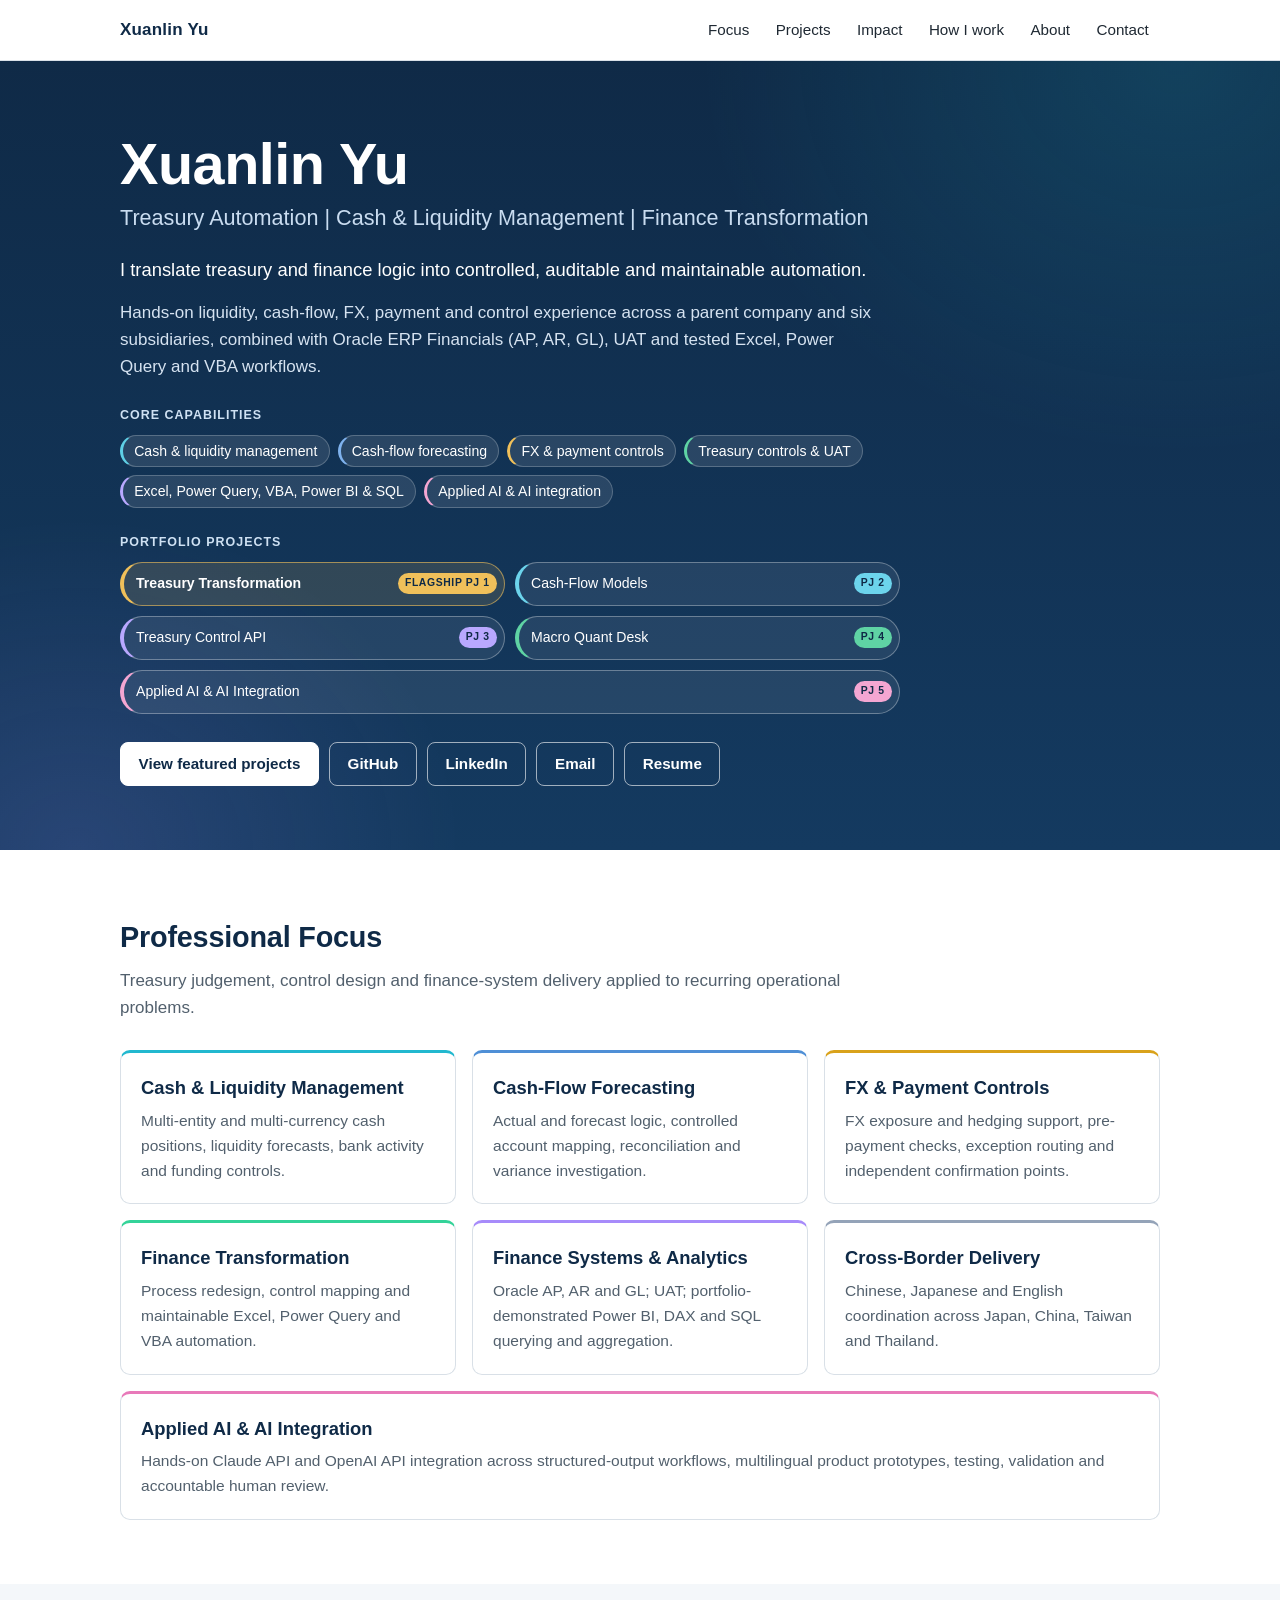
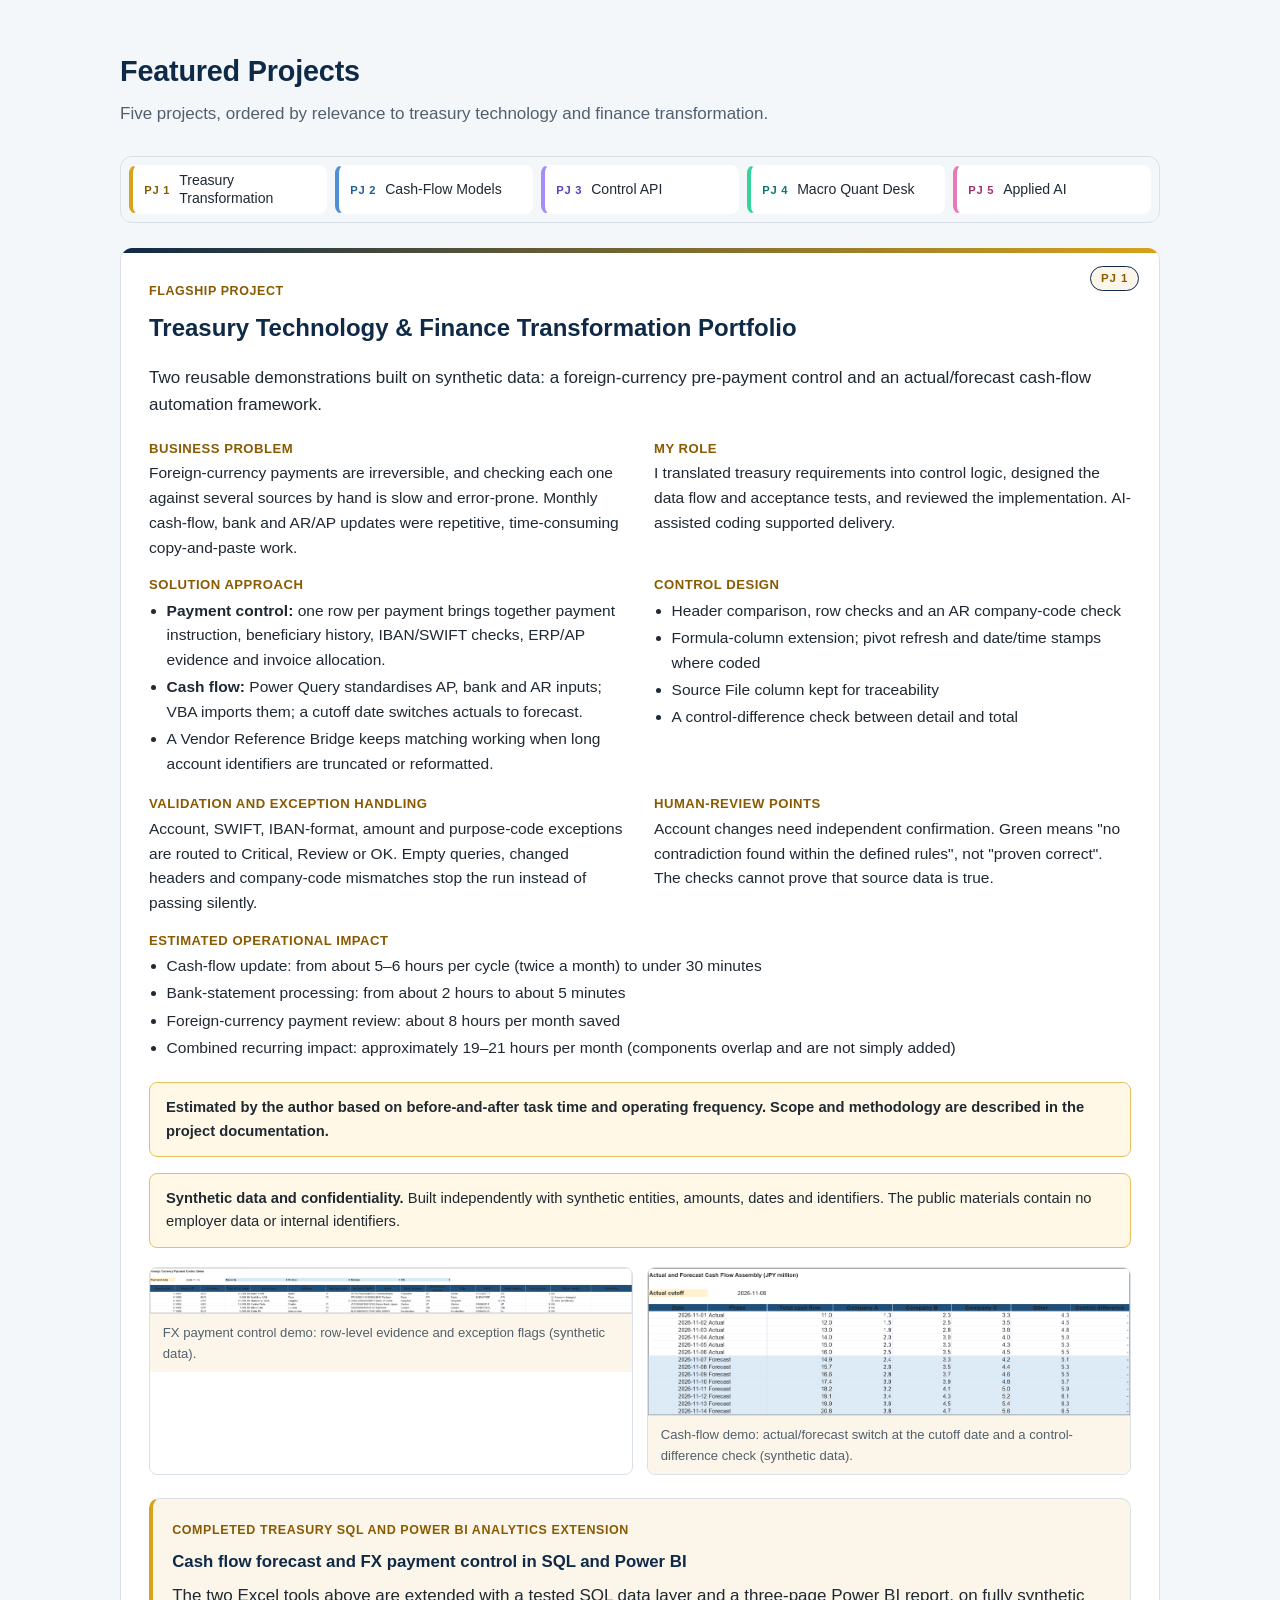
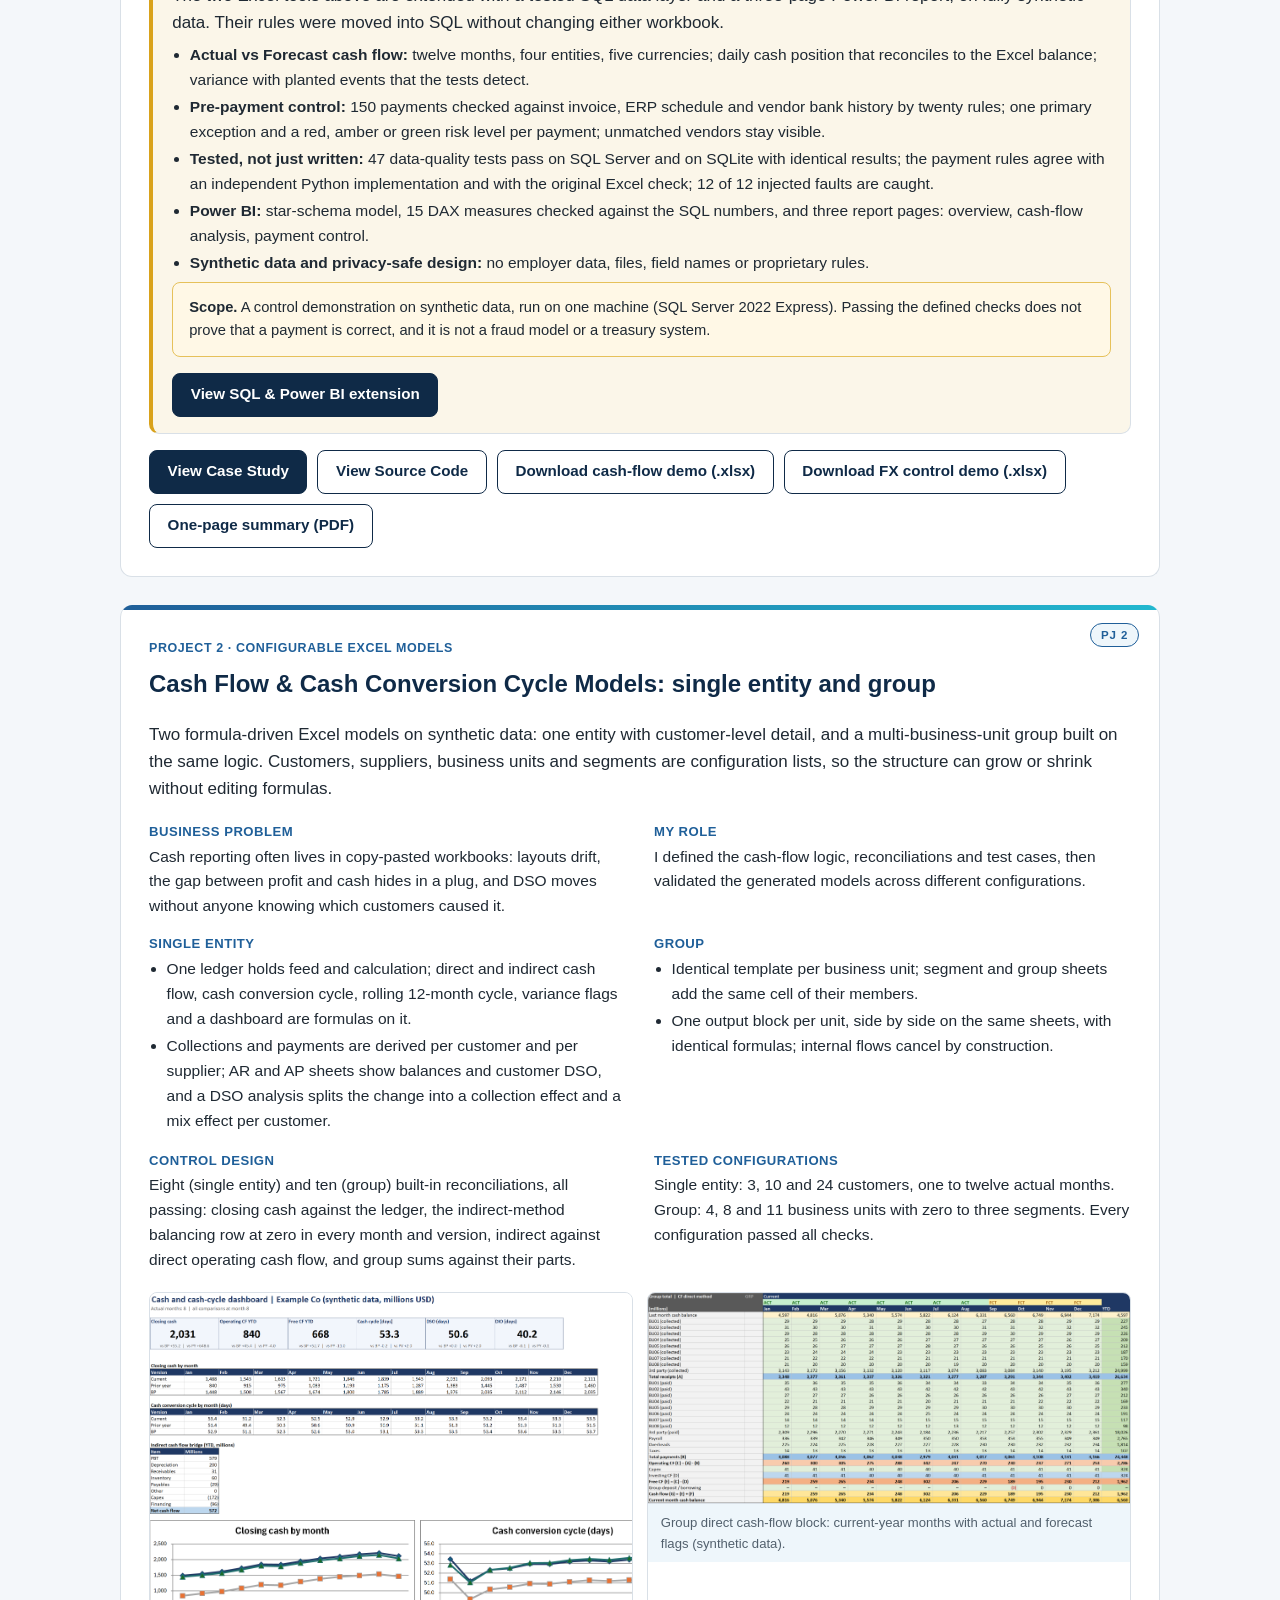
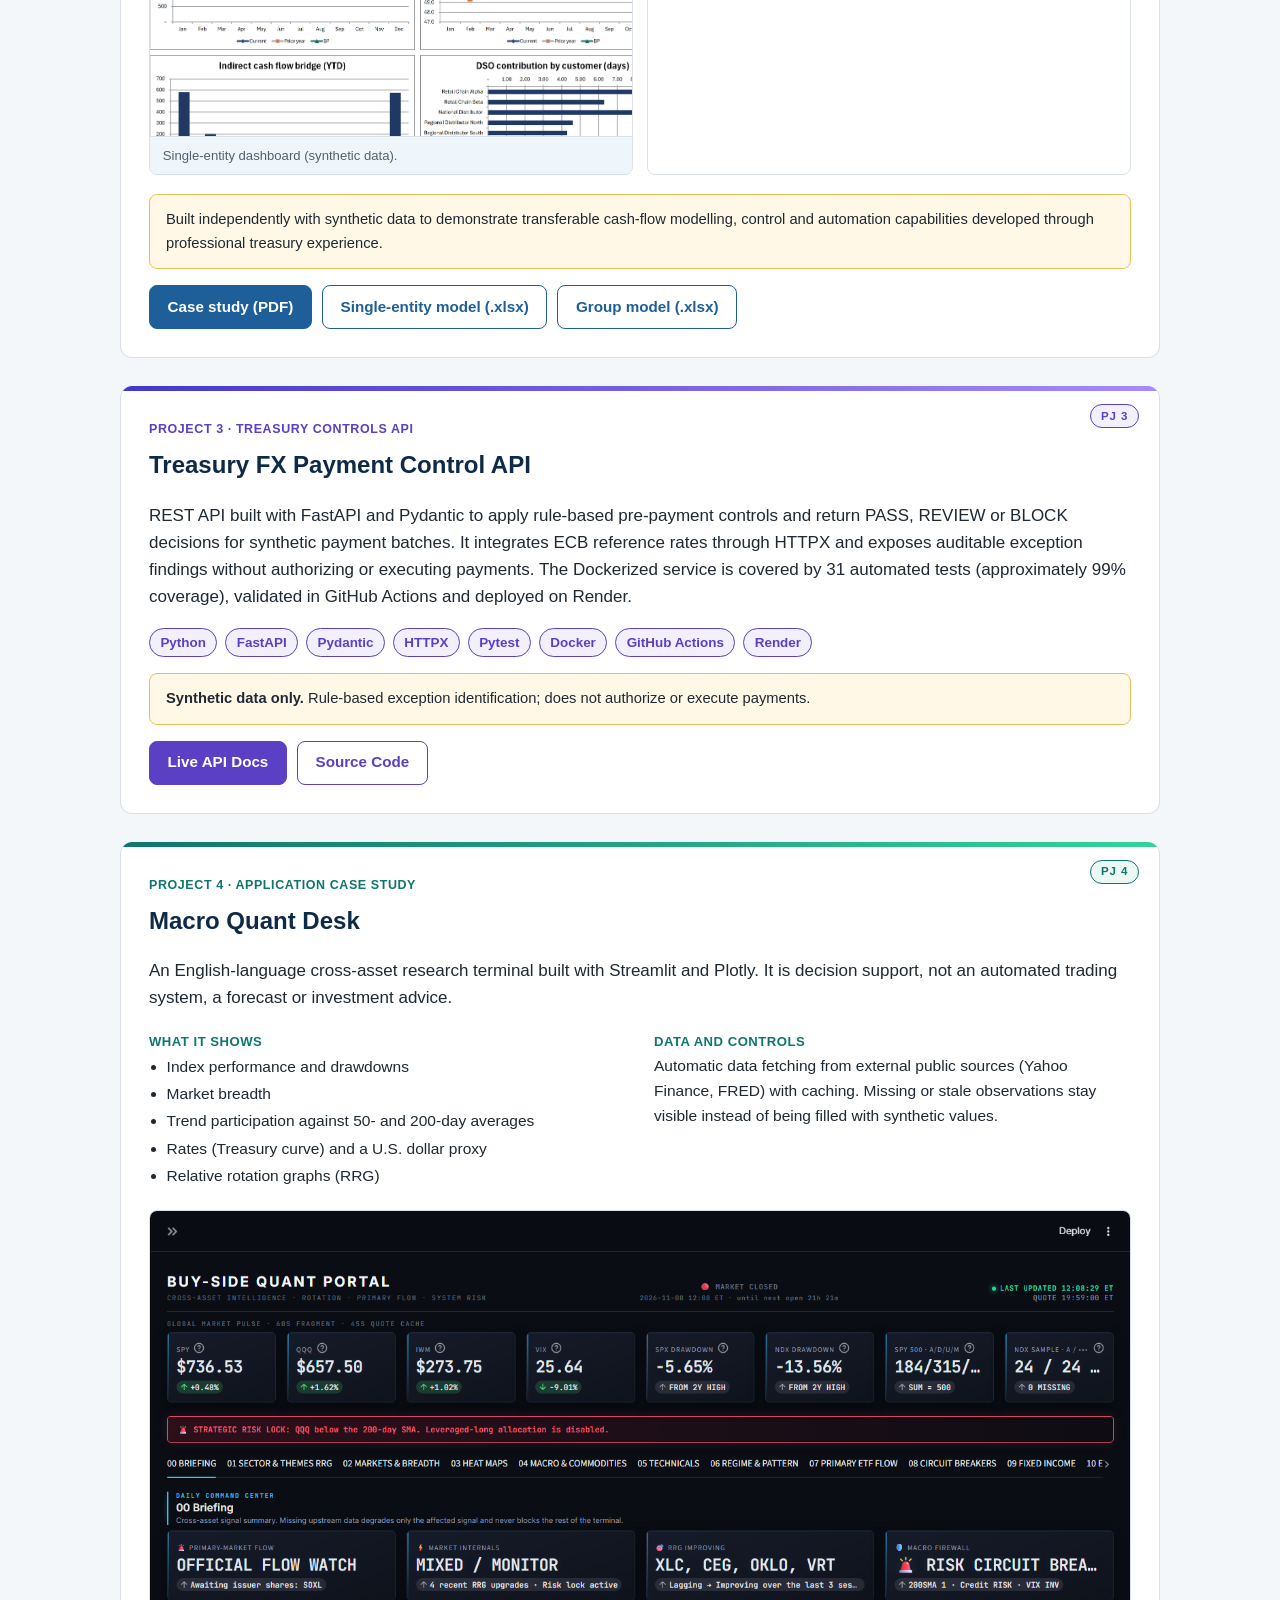
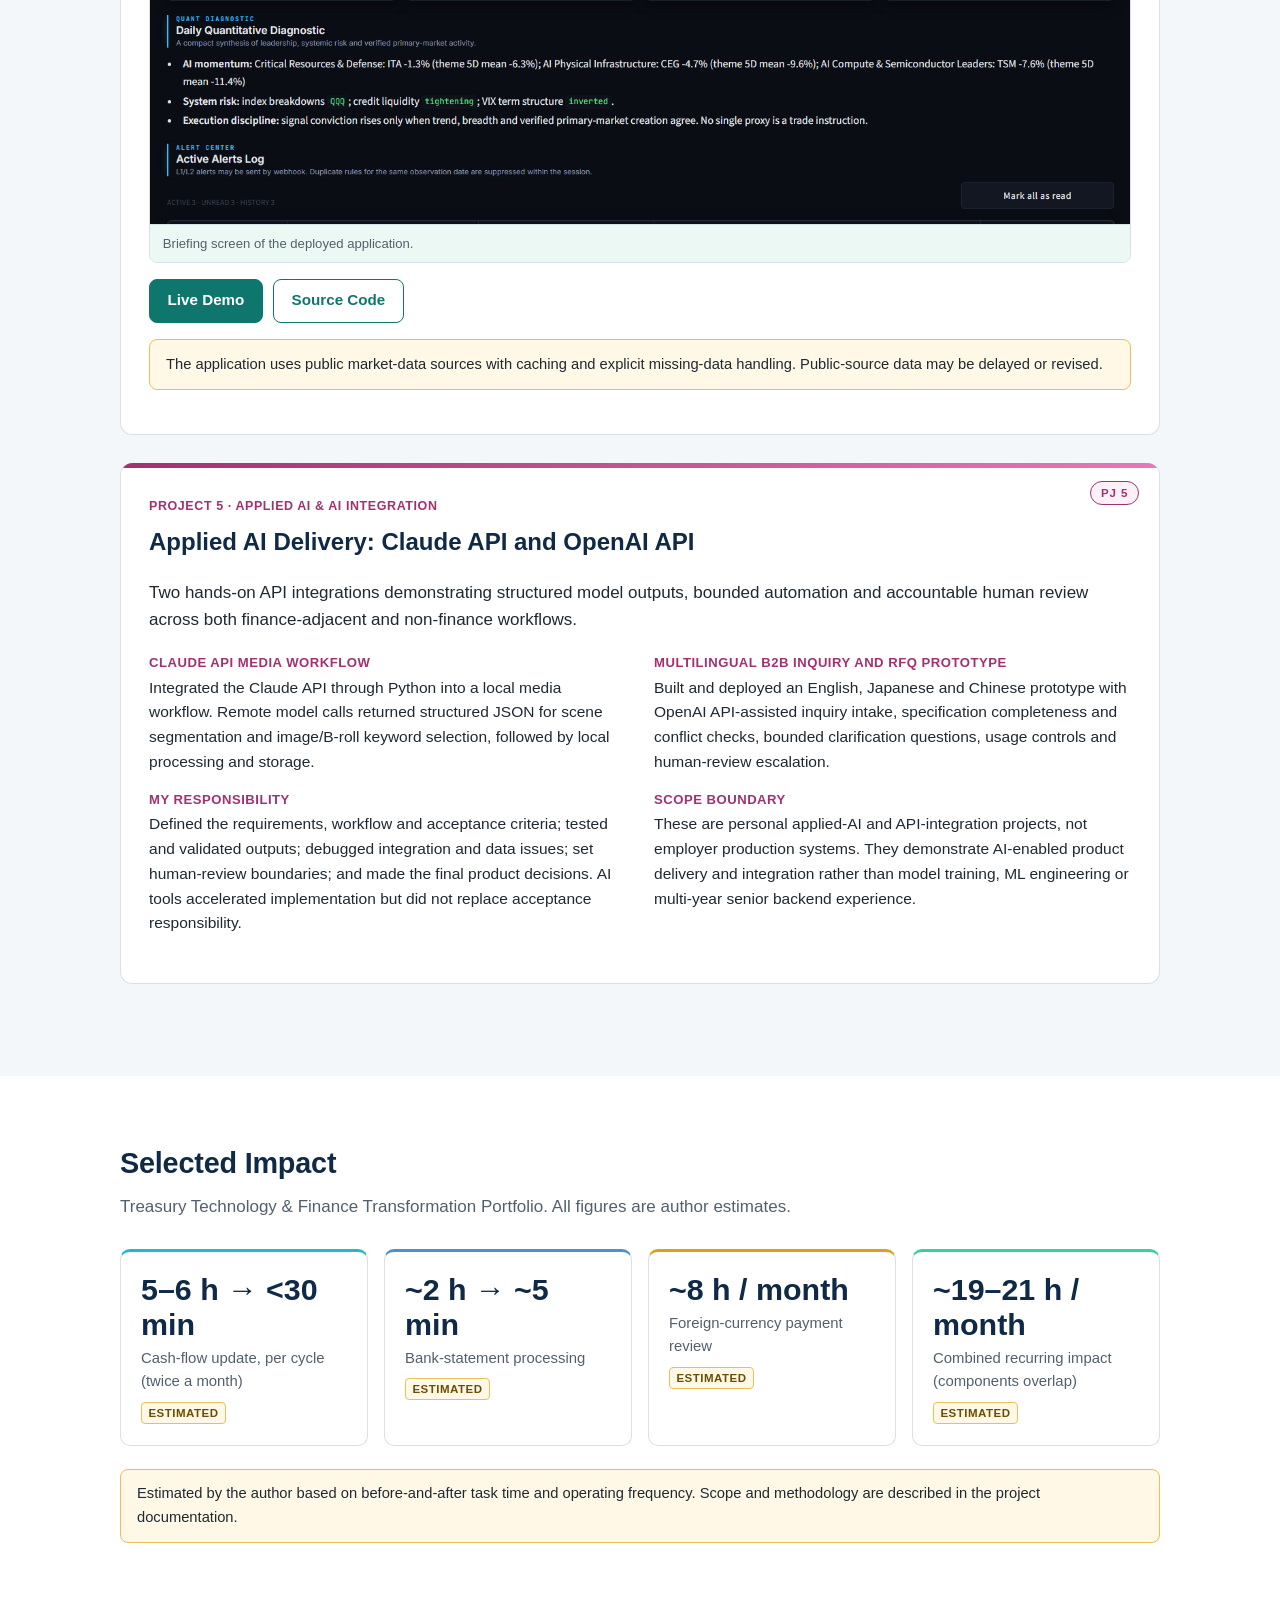
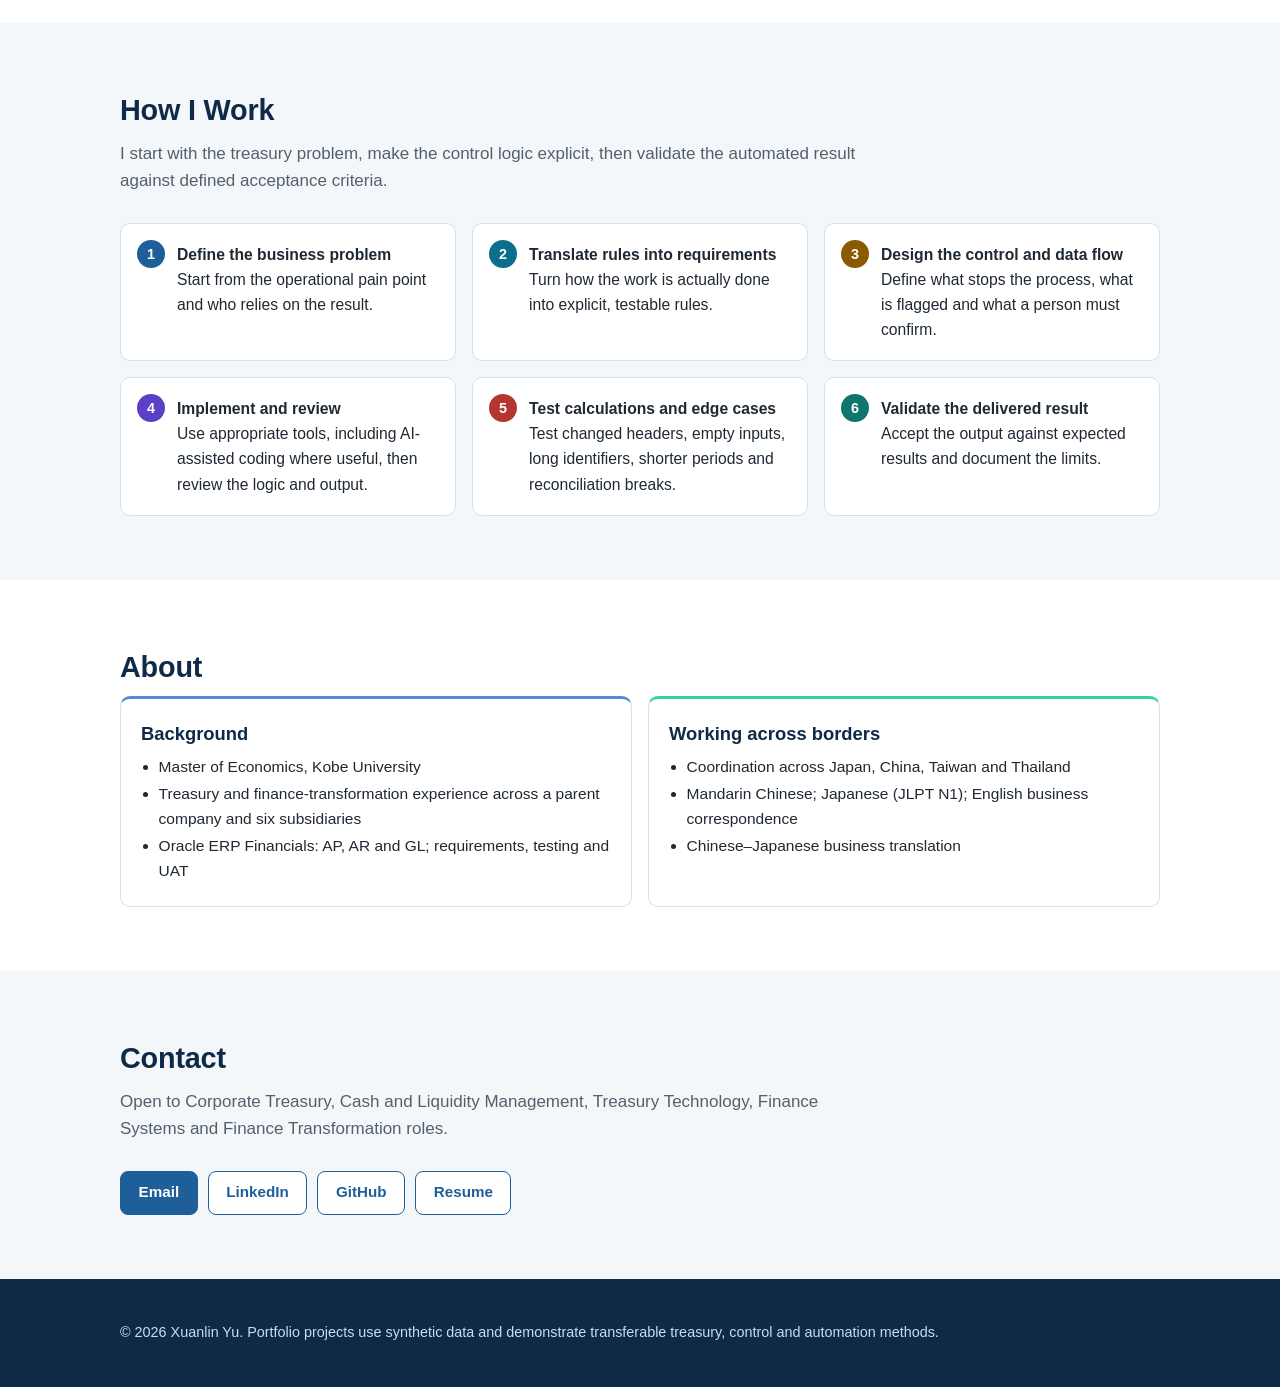
==== commit 6dcb284e: "Add PJ5 applied AI integration and publish updated general CV - PJ5 Applied AI & AI Integration proj" ====
--- a/index.html
+++ b/index.html
@@ -46,6 +46,7 @@
       <li>FX &amp; payment controls</li>
       <li>Treasury controls &amp; UAT</li>
       <li>Excel, Power Query, VBA, Power BI &amp; SQL</li>
+      <li>Applied AI &amp; AI integration</li>
     </ul>
     <div class="hero-projects" aria-label="Portfolio project shortcuts">
       <span class="hero-projects-label">Portfolio projects</span>
@@ -53,6 +54,7 @@
       <a class="project-pill p2" href="#project-cash-models">Cash-Flow Models <span>PJ 2</span></a>
       <a class="project-pill p3" href="#project-treasury-api">Treasury Control API <span>PJ 3</span></a>
       <a class="project-pill p4" href="#project-macro">Macro Quant Desk <span>PJ 4</span></a>
+      <a class="project-pill p5" href="#project-applied-ai">Applied AI &amp; AI Integration <span>PJ 5</span></a>
     </div>
     <div class="actions">
       <a class="btn" href="#projects">View featured projects</a>
@@ -75,6 +77,7 @@
       <div class="card"><h3>Finance Transformation</h3><p>Process redesign, control mapping and maintainable Excel, Power Query and VBA automation.</p></div>
       <div class="card"><h3>Finance Systems &amp; Analytics</h3><p>Oracle AP, AR and GL; UAT; portfolio-demonstrated Power BI, DAX and SQL querying and aggregation.</p></div>
       <div class="card"><h3>Cross-Border Delivery</h3><p>Chinese, Japanese and English coordination across Japan, China, Taiwan and Thailand.</p></div>
+      <div class="card"><h3>Applied AI &amp; AI Integration</h3><p>Hands-on Claude API and OpenAI API integration across structured-output workflows, multilingual product prototypes, testing, validation and accountable human review.</p></div>
     </div>
   </div>
 </section>
@@ -82,12 +85,13 @@
 <section class="alt" id="projects">
   <div class="wrap">
     <h2>Featured Projects</h2>
-    <p class="lead">Four projects, ordered by relevance to treasury technology and finance transformation.</p>
+    <p class="lead">Five projects, ordered by relevance to treasury technology and finance transformation.</p>
     <nav class="proj-rail" aria-label="Jump to project">
       <a class="p1" href="#project-treasury"><b>PJ 1</b><span>Treasury Transformation</span></a>
       <a class="p2" href="#project-cash-models"><b>PJ 2</b><span>Cash-Flow Models</span></a>
       <a class="p3" href="#project-treasury-api"><b>PJ 3</b><span>Control API</span></a>
       <a class="p4" href="#project-macro"><b>PJ 4</b><span>Macro Quant Desk</span></a>
+      <a class="p5" href="#project-applied-ai"><b>PJ 5</b><span>Applied AI</span></a>
     </nav>
 
     <!-- Project 1 -->
@@ -235,6 +239,20 @@
       <p class="note">The application uses public market-data sources with caching and explicit missing-data handling. Public-source data may be delayed or revised.</p>
     </article>
 
+    <!-- Project 5 -->
+    <article class="project p5" id="project-applied-ai" aria-labelledby="p5-title">
+      <span class="proj-num" aria-hidden="true">PJ 5</span>
+      <span class="tag">Project 5 · Applied AI &amp; AI Integration</span>
+      <h3 id="p5-title">Applied AI Delivery: Claude API and OpenAI API</h3>
+      <p>Two hands-on API integrations demonstrating structured model outputs, bounded automation and accountable human review across both finance-adjacent and non-finance workflows.</p>
+      <div class="facts">
+        <div><h4>Claude API media workflow</h4><p>Integrated the Claude API through Python into a local media workflow. Remote model calls returned structured JSON for scene segmentation and image/B-roll keyword selection, followed by local processing and storage.</p></div>
+        <div><h4>Multilingual B2B inquiry and RFQ prototype</h4><p>Built and deployed an English, Japanese and Chinese prototype with OpenAI API-assisted inquiry intake, specification completeness and conflict checks, bounded clarification questions, usage controls and human-review escalation.</p></div>
+        <div><h4>My responsibility</h4><p>Defined the requirements, workflow and acceptance criteria; tested and validated outputs; debugged integration and data issues; set human-review boundaries; and made the final product decisions. AI tools accelerated implementation but did not replace acceptance responsibility.</p></div>
+        <div><h4>Scope boundary</h4><p>These are personal applied-AI and API-integration projects, not employer production systems. They demonstrate AI-enabled product delivery and integration rather than model training, ML engineering or multi-year senior backend experience.</p></div>
+      </div>
+    </article>
+
   </div>
 </section>
 
--- a/styles.css
+++ b/styles.css
@@ -140,9 +140,13 @@
   --violet:#5b3fc4; --violet-bright:#a78bfa; --indigo:#4338ca;
   --coral:#b4372f;
 }
-html{scroll-padding-top:76px}
+/* Sticky offsets: header (~61px) + project rail (~62px). Anchors use one shared rule. */
+:root{--hdr-offset:76px;--rail-offset:68px;--magenta:#a1316f;--magenta-bright:#e879b9}
+html{scroll-padding-top:var(--hdr-offset)}
 
 /* header + progress */
+.brand{display:inline-flex;align-items:center;min-height:44px}
+#site-nav a{display:flex;align-items:center;min-height:44px}
 .site-header{transition:box-shadow .2s ease,background-color .2s ease}
 .site-header.is-scrolled{background:rgba(255,255,255,.9);box-shadow:0 6px 18px -12px rgba(15,42,71,.45);backdrop-filter:blur(10px)}
 .progress{position:absolute;left:0;right:0;bottom:-1px;height:3px;background:transparent;pointer-events:none}
@@ -184,12 +188,13 @@
 #focus .card:nth-child(6){--cc:#94a3b8}
 
 /* project identity */
-.project{position:relative;overflow:hidden;border-top:0;scroll-margin-top:132px;transition:box-shadow .25s ease,border-color .25s ease}
+.project{position:relative;overflow:hidden;border-top:0;scroll-margin-top:var(--rail-offset);transition:box-shadow .25s ease,border-color .25s ease}
 .project::before{content:"";position:absolute;left:0;right:0;top:0;height:5px;background:var(--pbar)}
 .project.p1{--pc:var(--navy);--ptext:var(--amber);--pbar:linear-gradient(90deg,#0f2a47,#d9a21b);--psoft:#fbf6e9}
 .project.p2{--pc:var(--blue);--ptext:var(--blue);--pbar:linear-gradient(90deg,#1f5f99,#22b8cf);--psoft:#eef6fb}
 .project.p3{--pc:var(--violet);--ptext:var(--violet);--pbar:linear-gradient(90deg,#4338ca,#a78bfa);--psoft:#f3f0fd}
 .project.p4{--pc:var(--teal);--ptext:var(--teal);--pbar:linear-gradient(90deg,#0f766e,#34d399);--psoft:#ecf8f4}
+.project.p5{--pc:var(--magenta);--ptext:var(--magenta);--pbar:linear-gradient(90deg,#a1316f,#e879b9);--psoft:#fdf0f7}
 .project.flagship{border-color:var(--line);box-shadow:none}
 .project .tag{color:var(--ptext)}
 .project .facts div h4{color:var(--ptext)}
@@ -209,7 +214,7 @@
 .btn{min-height:44px;line-height:1.5}
 
 /* sticky project rail */
-.proj-rail{position:sticky;top:60px;z-index:40;display:grid;grid-template-columns:repeat(4,1fr);gap:8px;margin:0 0 1.6rem;padding:8px;background:rgba(244,247,250,.94);border:1px solid var(--line);border-radius:12px;backdrop-filter:blur(8px)}
+.proj-rail{position:sticky;top:60px;z-index:40;display:grid;grid-template-columns:repeat(5,1fr);gap:8px;margin:0 0 1.6rem;padding:8px;background:rgba(244,247,250,.94);border:1px solid var(--line);border-radius:12px;backdrop-filter:blur(8px)}
 .proj-rail a{display:flex;align-items:center;gap:.55rem;min-height:44px;padding:.35rem .7rem;border-radius:8px;border:1px solid transparent;border-left:4px solid var(--rc);background:#fff;color:var(--ink);text-decoration:none;font-size:.88rem;line-height:1.25;transition:background-color .15s ease,border-color .15s ease,box-shadow .15s ease}
 .proj-rail b{font-size:.7rem;letter-spacing:.07em;text-transform:uppercase;color:var(--rt);white-space:nowrap}
 .proj-rail a:hover{background:var(--rs);border-color:var(--rc)}
@@ -218,6 +223,12 @@
 .proj-rail .p2{--rc:#4f8fd6;--rt:var(--blue);--rs:#eef6fb}
 .proj-rail .p3{--rc:var(--violet-bright);--rt:var(--violet);--rs:#f3f0fd}
 .proj-rail .p4{--rc:var(--green-bright);--rt:var(--teal);--rs:#ecf8f4}
+.proj-rail .p5{--rc:var(--magenta-bright);--rt:var(--magenta);--rs:#fdf0f7}
+.project-pill.p5{--pk:#f4a6d2}
+.hero-projects .project-pill.p5{grid-column:1/-1}
+.hero .caps li:nth-child(6){--c:#f4a6d2}
+#focus .card:nth-child(7){--cc:var(--magenta-bright)}
+#focus .card:last-child:nth-child(3n+1){grid-column:1/-1}
 
 /* impact stats */
 .stat{border-top:3px solid var(--sc);}
@@ -245,13 +256,23 @@
 .js-reveal .reveal{opacity:0;transform:translateY(14px);transition:opacity .45s ease,transform .45s ease}
 .js-reveal .reveal.in{opacity:1;transform:none}
 
-@media (max-width:900px){
+@media (max-width:1000px){
   .proj-rail a span{display:none}
   .proj-rail a{justify-content:center}
 }
+@media (max-width:900px){
+  #focus .card:last-child{grid-column:1/-1}
+}
 @media (max-width:680px){
-  .proj-rail{top:60px;margin-bottom:1.2rem}
-  .project{scroll-margin-top:128px}
+  /* Phone: one horizontally swipeable row; every chip stays complete and tappable. */
+  .proj-rail{top:60px;margin-bottom:1.2rem;display:flex;gap:8px;overflow-x:auto;overscroll-behavior-x:contain;scroll-snap-type:x proximity;scrollbar-width:none;-webkit-overflow-scrolling:touch}
+  .proj-rail::-webkit-scrollbar{display:none}
+  .proj-rail a{flex:0 0 auto;scroll-snap-align:center;white-space:nowrap;padding:.35rem .85rem}
+  .proj-rail a span{display:inline}
+  .project h3{font-size:1.3rem;text-wrap:balance;overflow-wrap:break-word}
+  .project .btn{max-width:100%;text-align:center}
+  .hero .btn{min-height:44px}
+  #focus .card:last-child{grid-column:auto}
   .project h3{padding-right:0;margin-top:.2rem}
   .proj-num{top:16px;right:14px}
   .project .tag{max-width:calc(100% - 4.5rem)}
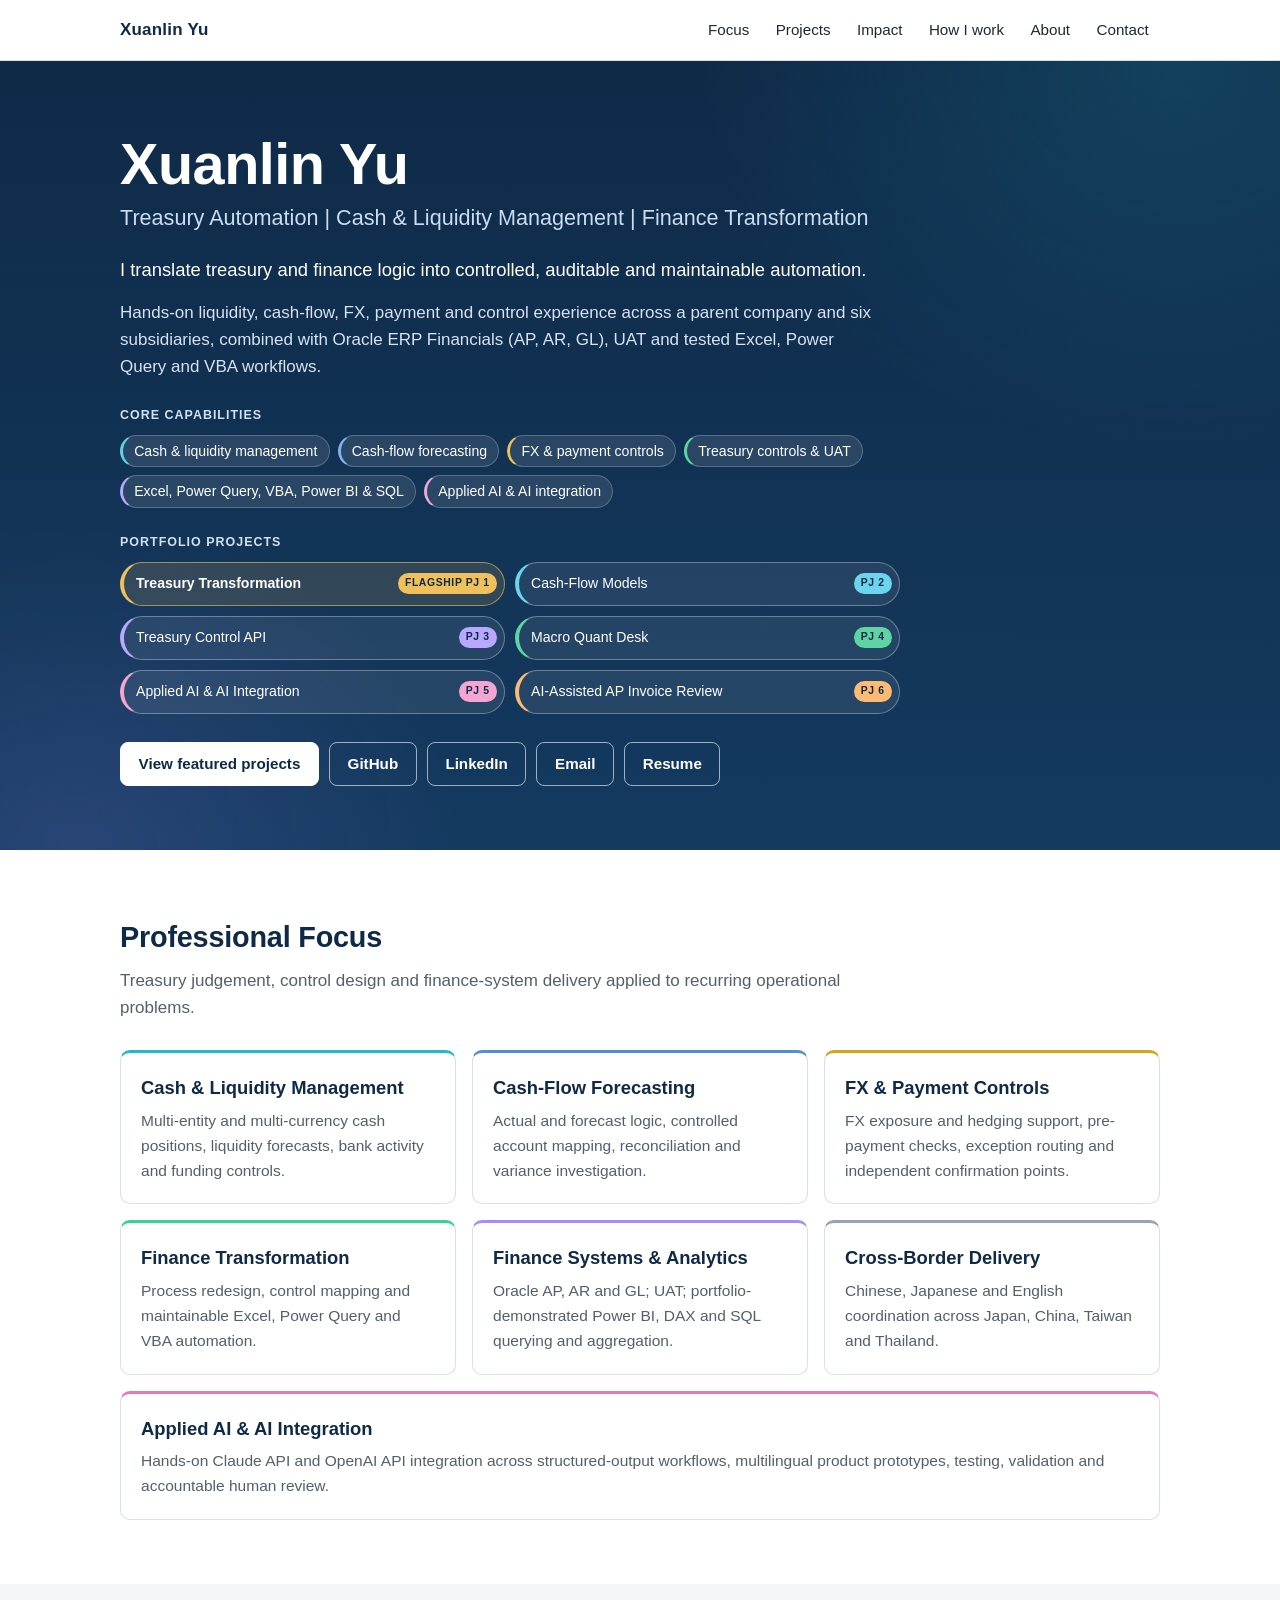
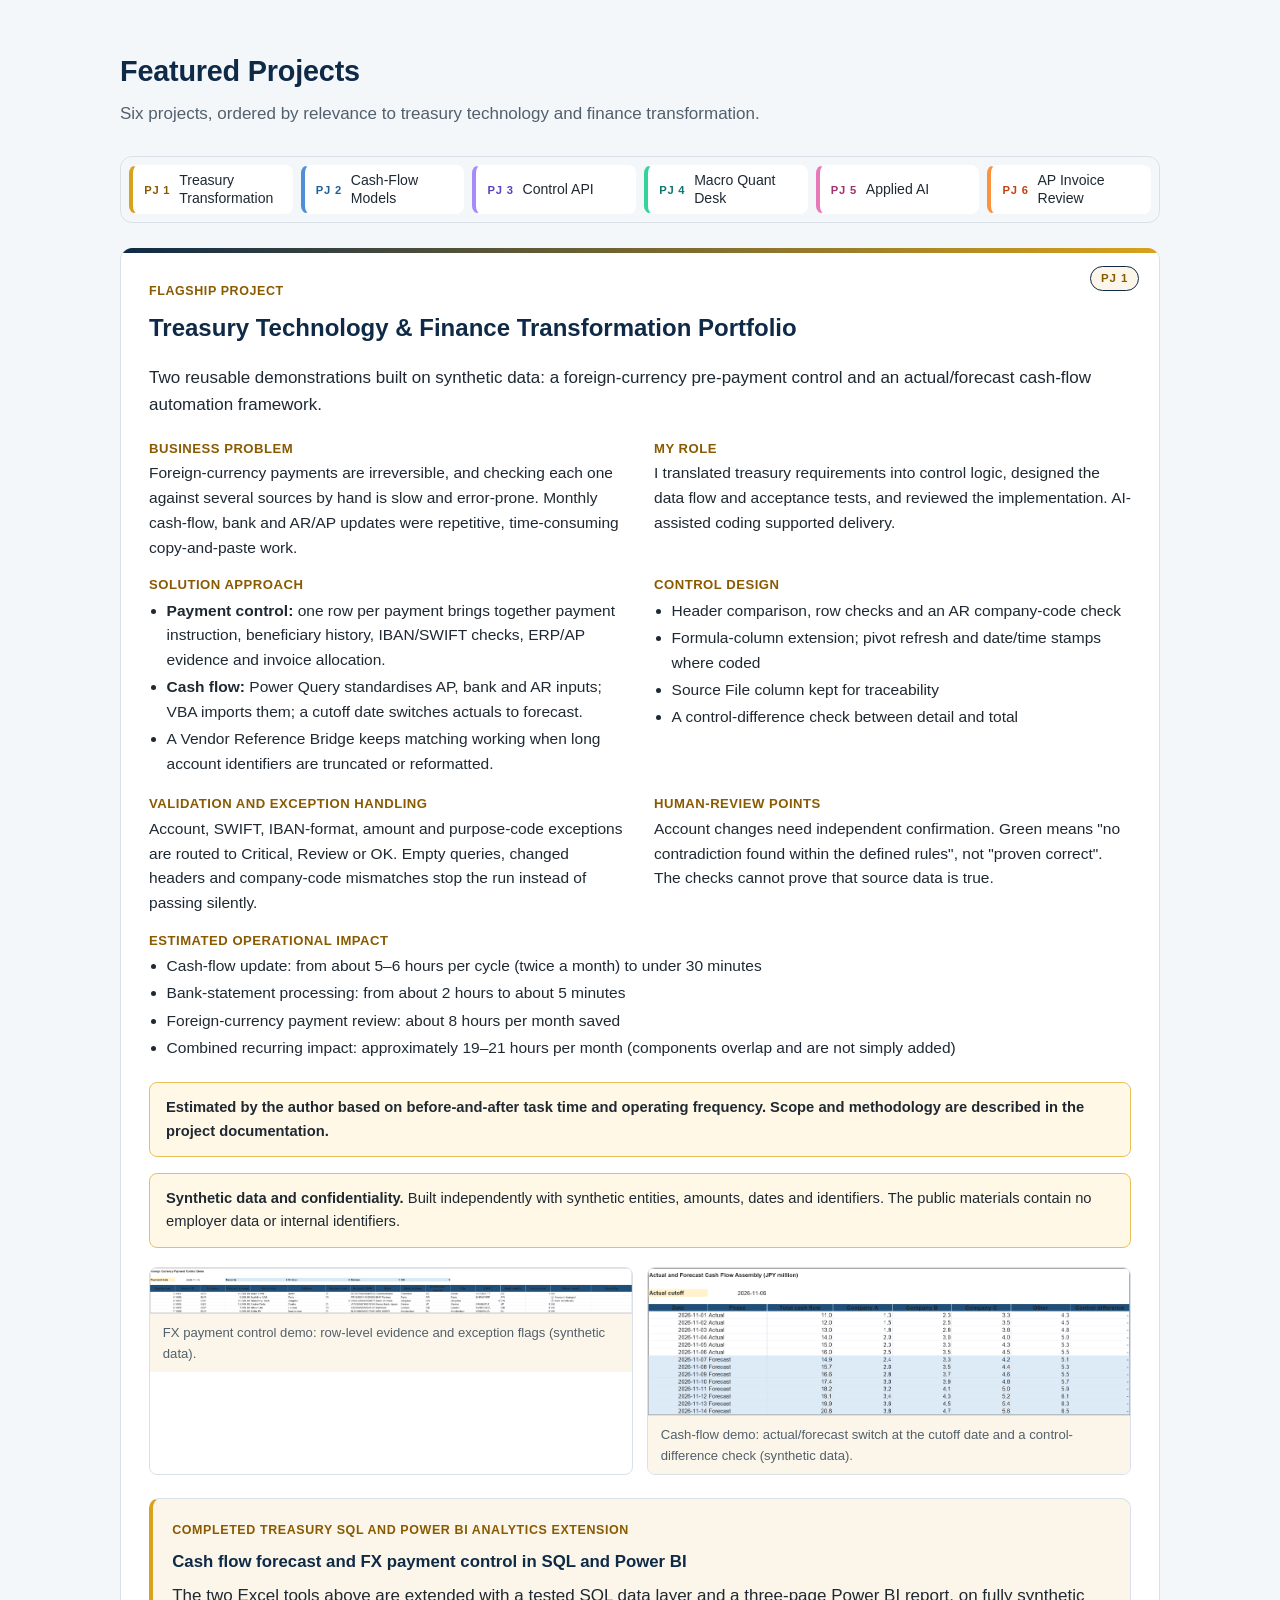
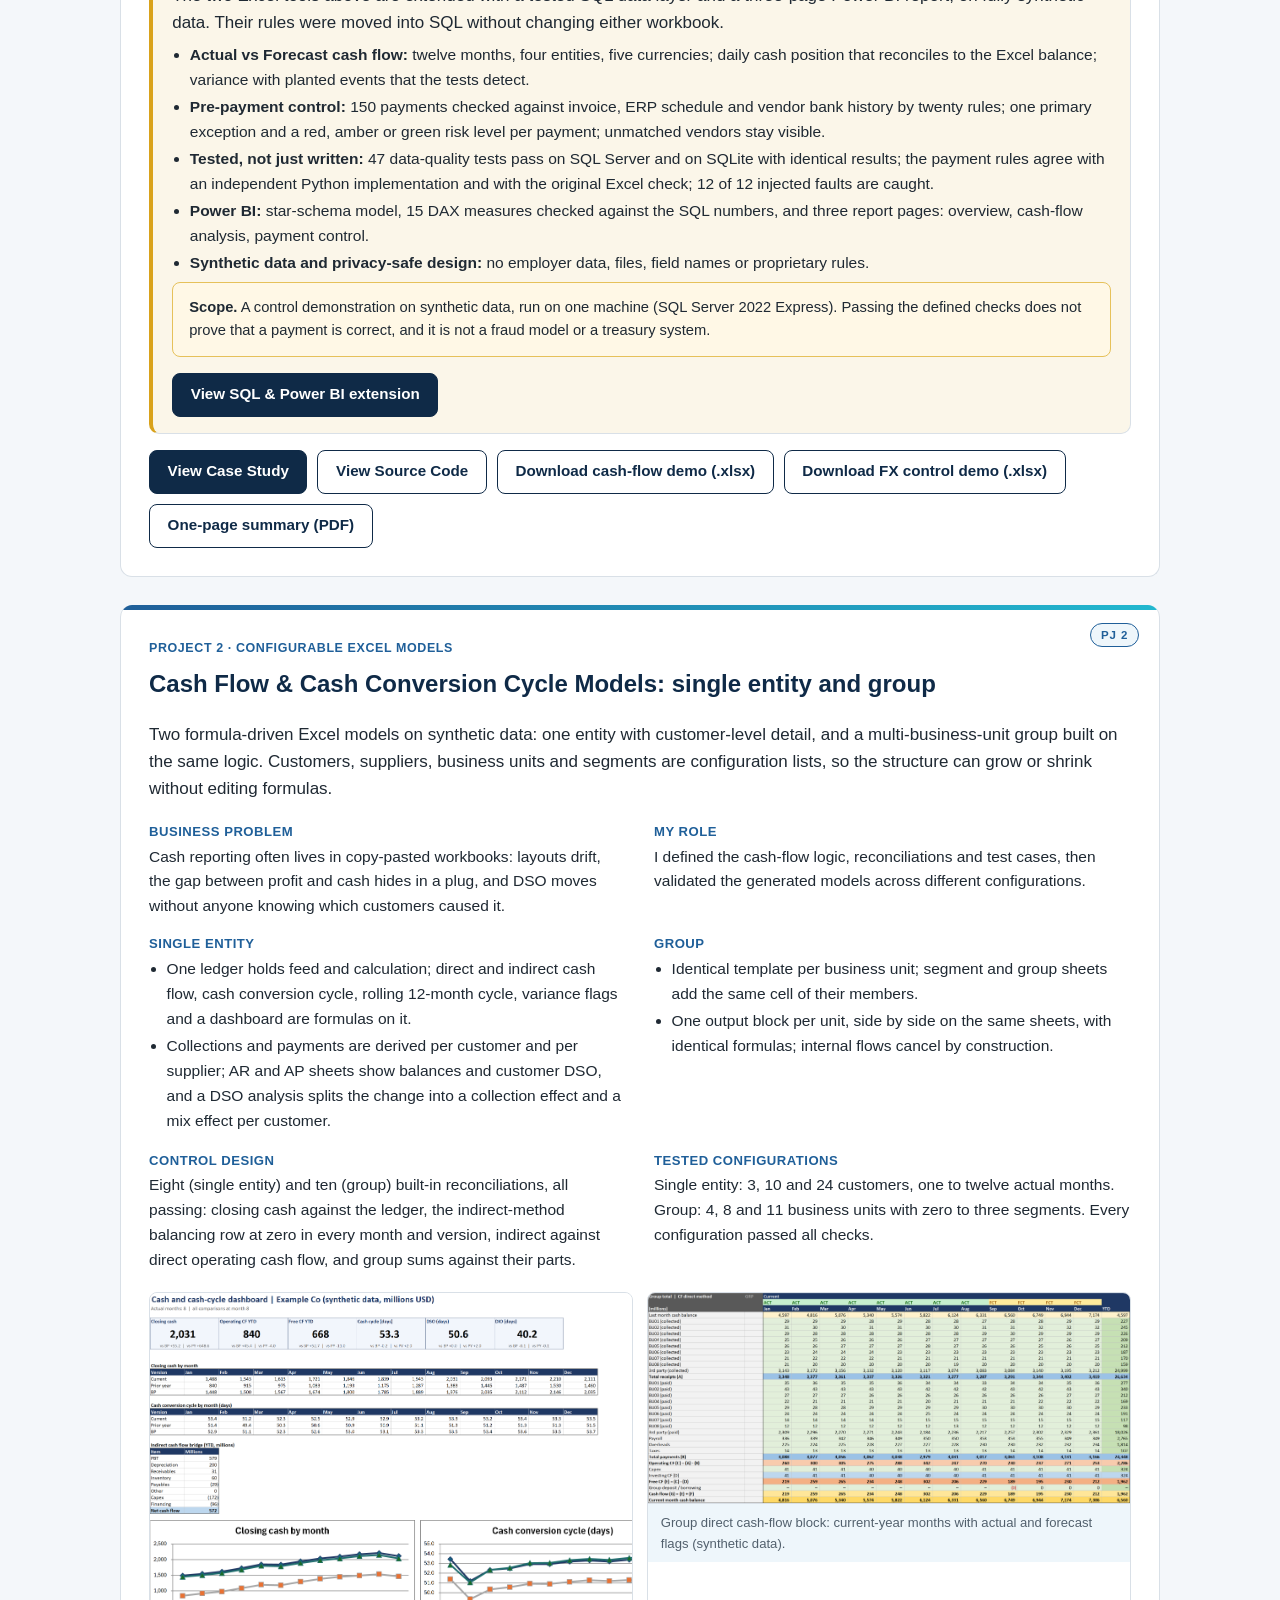
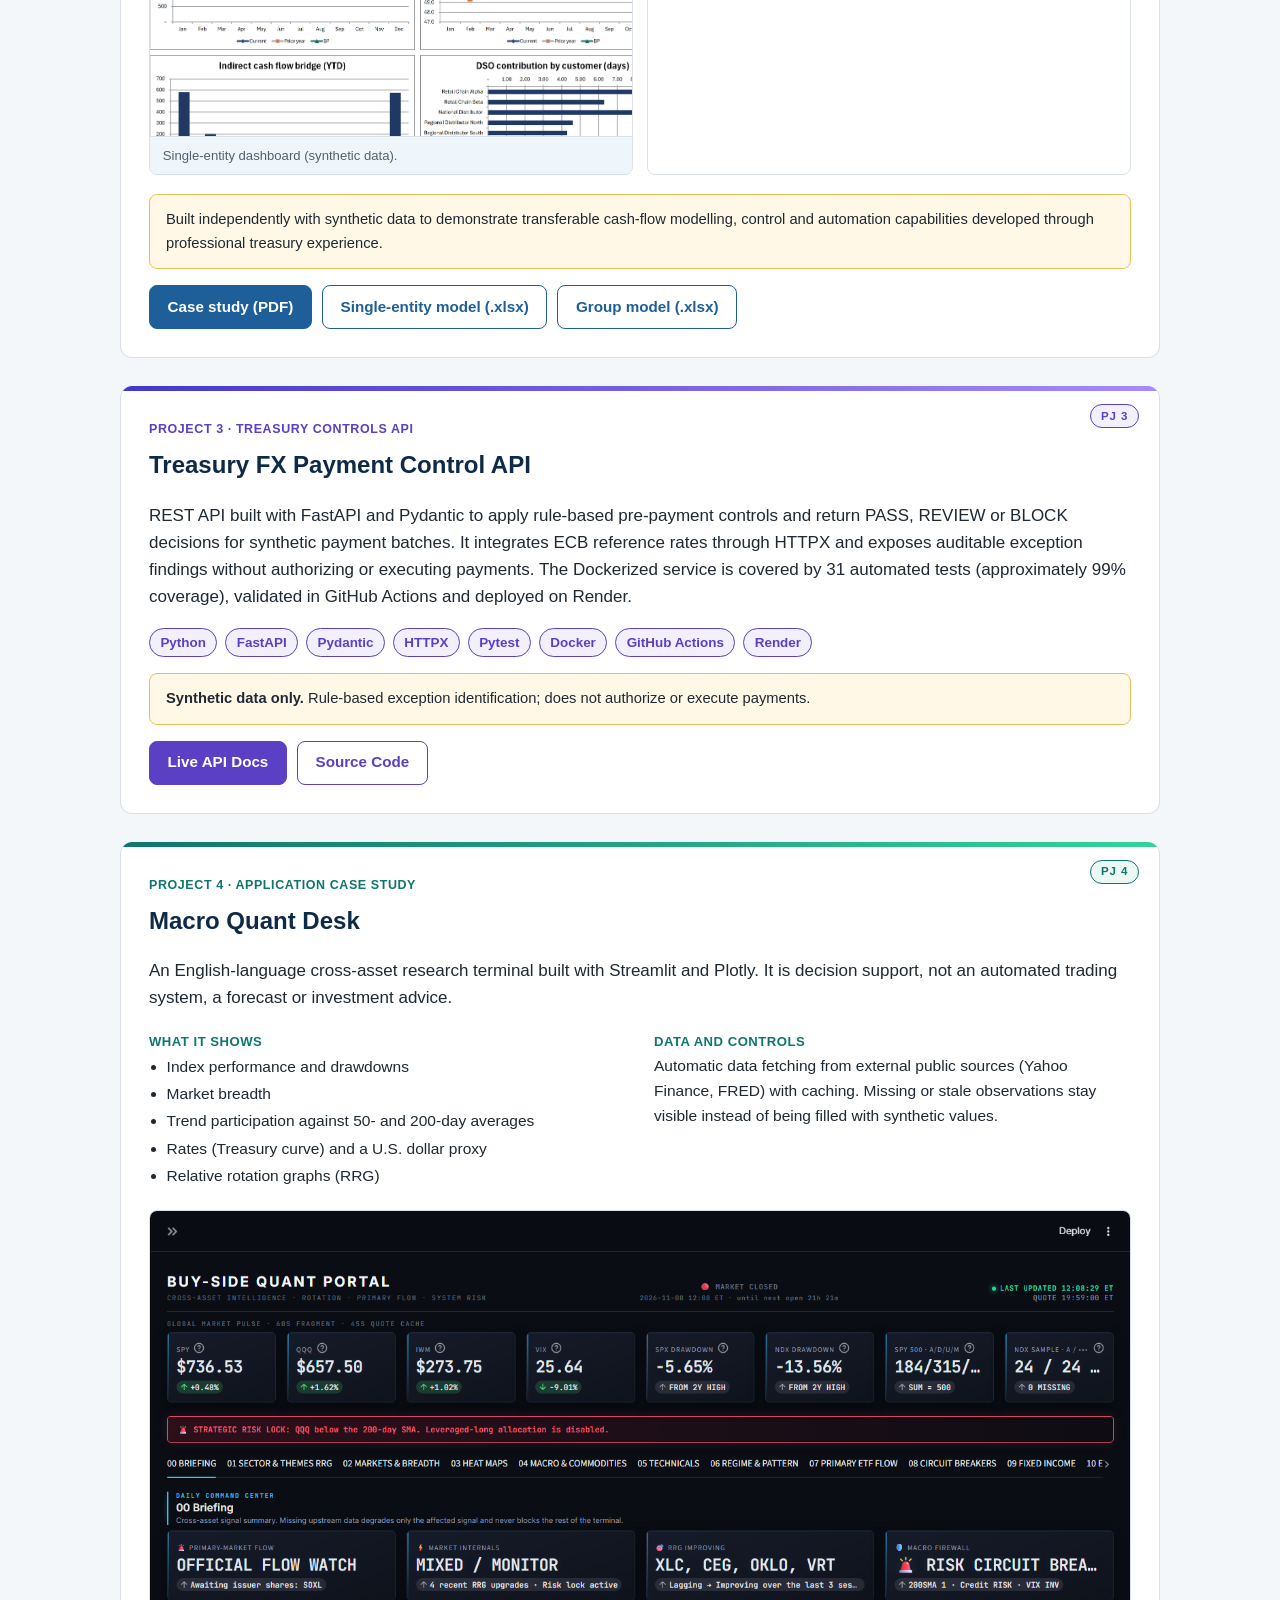
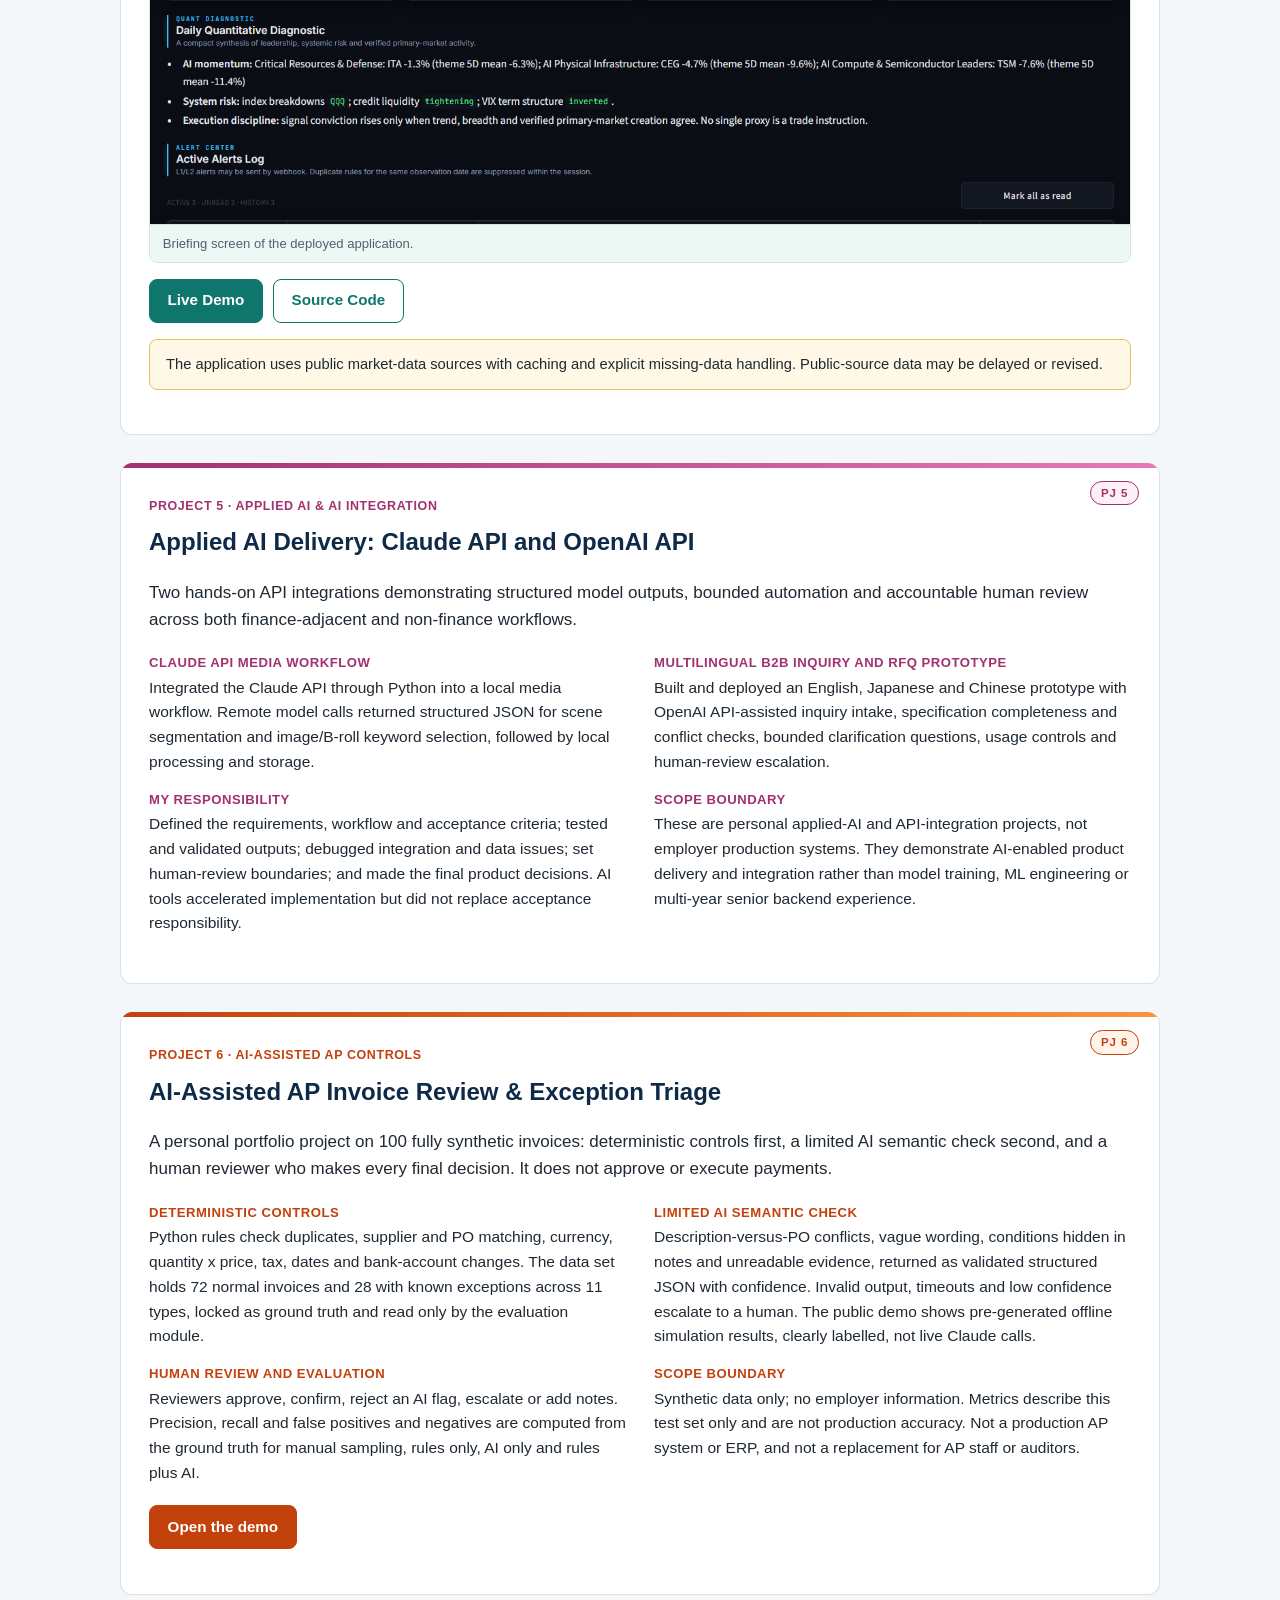
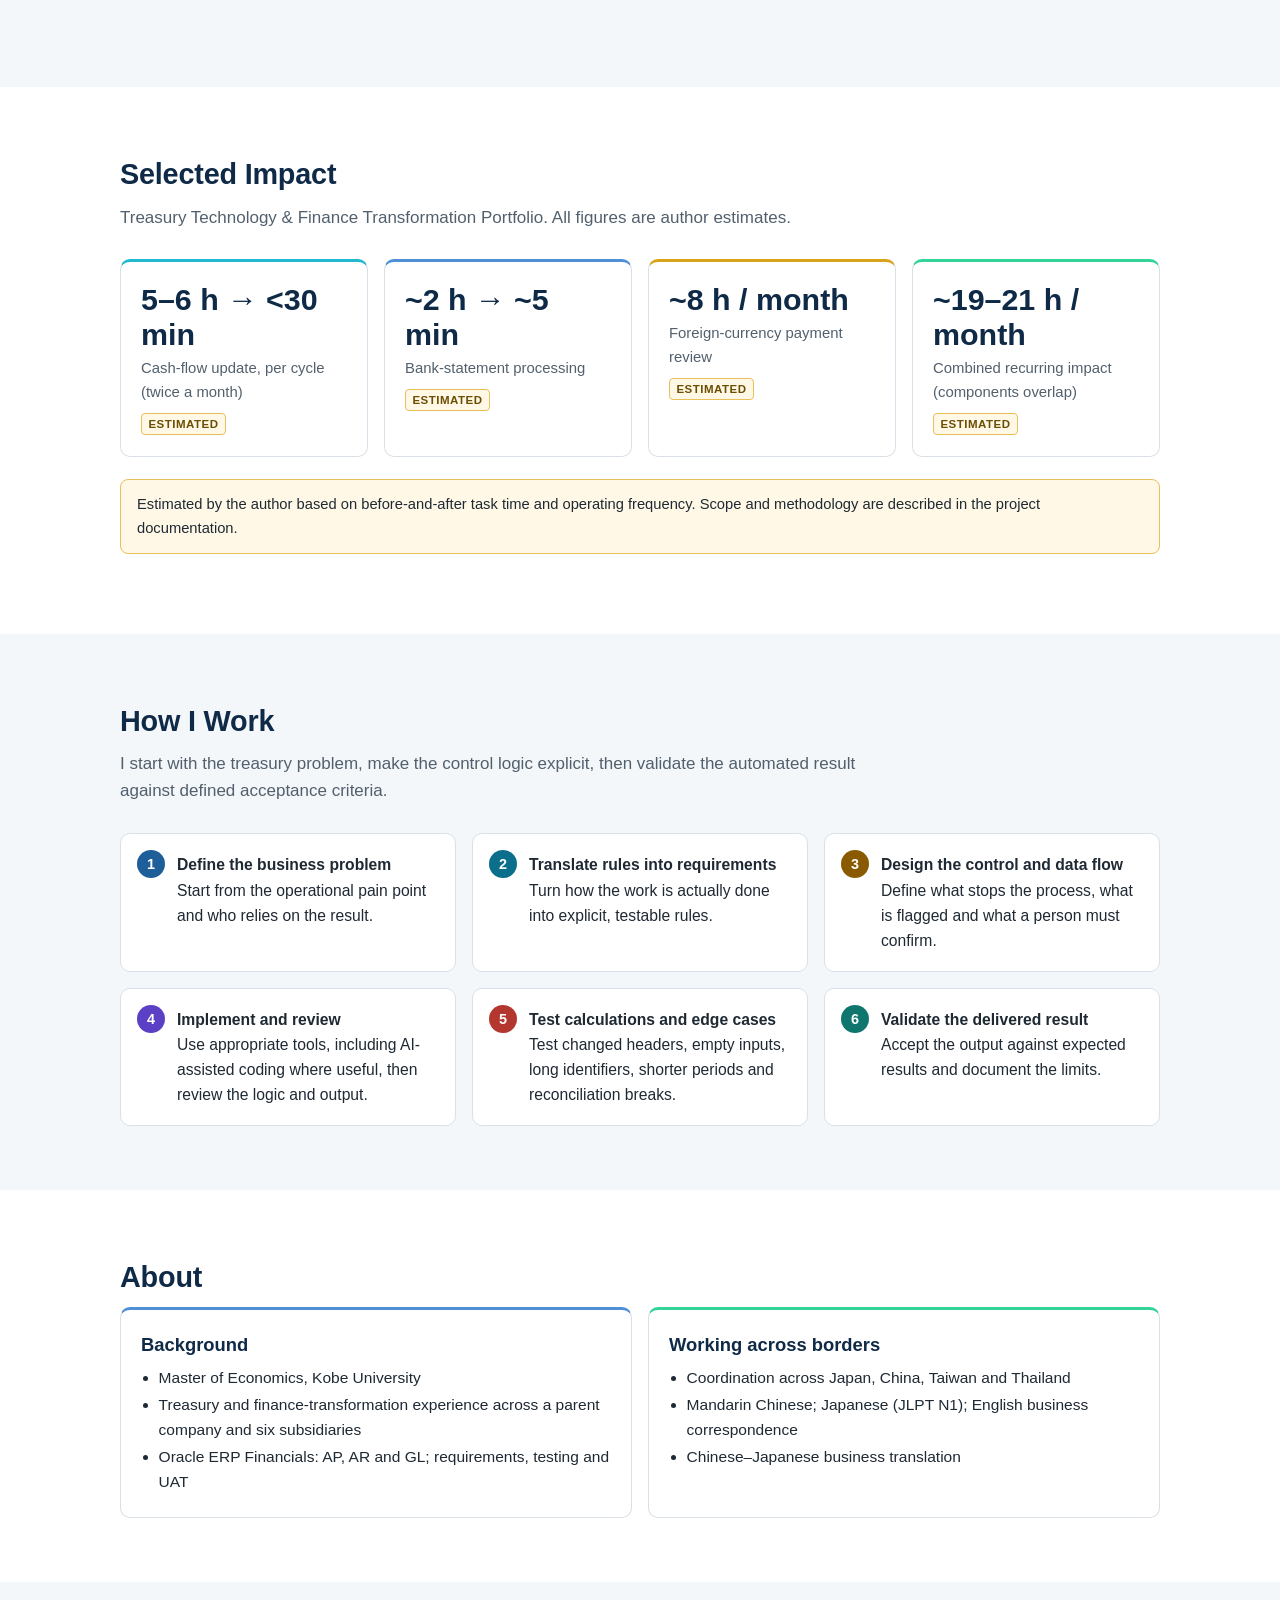
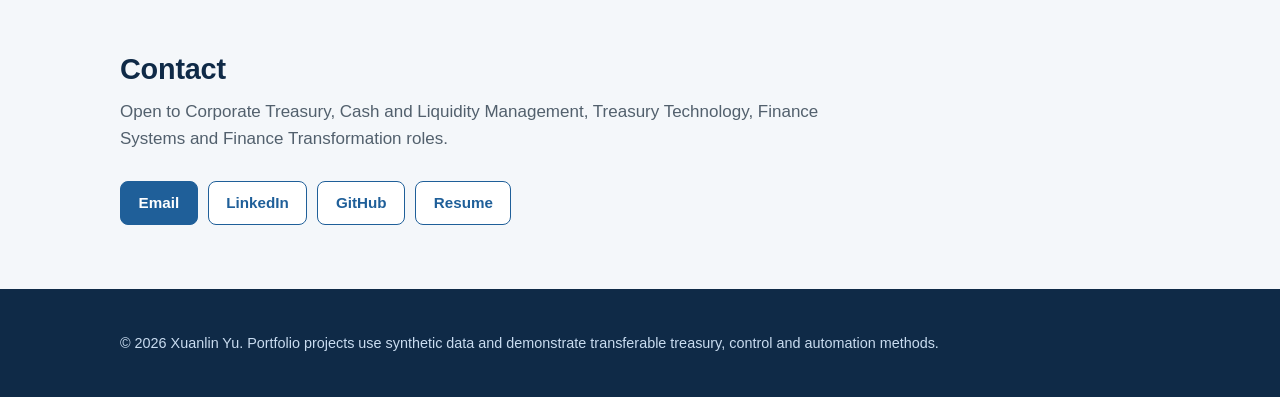
==== commit 1f60e6c6: "Add PJ6 AP invoice review to portfolio homepage Hero pill, project rail chip and project card linkin" ====
--- a/index.html
+++ b/index.html
@@ -55,6 +55,7 @@
       <a class="project-pill p3" href="#project-treasury-api">Treasury Control API <span>PJ 3</span></a>
       <a class="project-pill p4" href="#project-macro">Macro Quant Desk <span>PJ 4</span></a>
       <a class="project-pill p5" href="#project-applied-ai">Applied AI &amp; AI Integration <span>PJ 5</span></a>
+      <a class="project-pill p6" href="#project-ap-review">AI-Assisted AP Invoice Review <span>PJ 6</span></a>
     </div>
     <div class="actions">
       <a class="btn" href="#projects">View featured projects</a>
@@ -85,13 +86,14 @@
 <section class="alt" id="projects">
   <div class="wrap">
     <h2>Featured Projects</h2>
-    <p class="lead">Five projects, ordered by relevance to treasury technology and finance transformation.</p>
+    <p class="lead">Six projects, ordered by relevance to treasury technology and finance transformation.</p>
     <nav class="proj-rail" aria-label="Jump to project">
       <a class="p1" href="#project-treasury"><b>PJ 1</b><span>Treasury Transformation</span></a>
       <a class="p2" href="#project-cash-models"><b>PJ 2</b><span>Cash-Flow Models</span></a>
       <a class="p3" href="#project-treasury-api"><b>PJ 3</b><span>Control API</span></a>
       <a class="p4" href="#project-macro"><b>PJ 4</b><span>Macro Quant Desk</span></a>
       <a class="p5" href="#project-applied-ai"><b>PJ 5</b><span>Applied AI</span></a>
+      <a class="p6" href="#project-ap-review"><b>PJ 6</b><span>AP Invoice Review</span></a>
     </nav>
 
     <!-- Project 1 -->
@@ -253,6 +255,21 @@
       </div>
     </article>
 
+    <!-- Project 6 -->
+    <article class="project p6" id="project-ap-review" aria-labelledby="p6-title">
+      <span class="proj-num" aria-hidden="true">PJ 6</span>
+      <span class="tag">Project 6 · AI-Assisted AP Controls</span>
+      <h3 id="p6-title">AI-Assisted AP Invoice Review &amp; Exception Triage</h3>
+      <p>A personal portfolio project on 100 fully synthetic invoices: deterministic controls first, a limited AI semantic check second, and a human reviewer who makes every final decision. It does not approve or execute payments.</p>
+      <div class="facts">
+        <div><h4>Deterministic controls</h4><p>Python rules check duplicates, supplier and PO matching, currency, quantity x price, tax, dates and bank-account changes. The data set holds 72 normal invoices and 28 with known exceptions across 11 types, locked as ground truth and read only by the evaluation module.</p></div>
+        <div><h4>Limited AI semantic check</h4><p>Description-versus-PO conflicts, vague wording, conditions hidden in notes and unreadable evidence, returned as validated structured JSON with confidence. Invalid output, timeouts and low confidence escalate to a human. The public demo shows pre-generated offline simulation results, clearly labelled, not live Claude calls.</p></div>
+        <div><h4>Human review and evaluation</h4><p>Reviewers approve, confirm, reject an AI flag, escalate or add notes. Precision, recall and false positives and negatives are computed from the ground truth for manual sampling, rules only, AI only and rules plus AI.</p></div>
+        <div><h4>Scope boundary</h4><p>Synthetic data only; no employer information. Metrics describe this test set only and are not production accuracy. Not a production AP system or ERP, and not a replacement for AP staff or auditors.</p></div>
+      </div>
+      <p class="actions"><a class="btn" href="pj6-ai-ap-invoice-review/">Open the demo</a></p>
+    </article>
+
   </div>
 </section>
 
--- a/styles.css
+++ b/styles.css
@@ -141,7 +141,7 @@
   --coral:#b4372f;
 }
 /* Sticky offsets: header (~61px) + project rail (~62px). Anchors use one shared rule. */
-:root{--hdr-offset:76px;--rail-offset:68px;--magenta:#a1316f;--magenta-bright:#e879b9}
+:root{--hdr-offset:76px;--rail-offset:68px;--magenta:#a1316f;--magenta-bright:#e879b9;--coral6:#c2410c;--coral6-bright:#fb923c}
 html{scroll-padding-top:var(--hdr-offset)}
 
 /* header + progress */
@@ -195,6 +195,7 @@
 .project.p3{--pc:var(--violet);--ptext:var(--violet);--pbar:linear-gradient(90deg,#4338ca,#a78bfa);--psoft:#f3f0fd}
 .project.p4{--pc:var(--teal);--ptext:var(--teal);--pbar:linear-gradient(90deg,#0f766e,#34d399);--psoft:#ecf8f4}
 .project.p5{--pc:var(--magenta);--ptext:var(--magenta);--pbar:linear-gradient(90deg,#a1316f,#e879b9);--psoft:#fdf0f7}
+.project.p6{--pc:var(--coral6);--ptext:var(--coral6);--pbar:linear-gradient(90deg,#c2410c,#fb923c);--psoft:#fff3ea}
 .project.flagship{border-color:var(--line);box-shadow:none}
 .project .tag{color:var(--ptext)}
 .project .facts div h4{color:var(--ptext)}
@@ -214,7 +215,7 @@
 .btn{min-height:44px;line-height:1.5}
 
 /* sticky project rail */
-.proj-rail{position:sticky;top:60px;z-index:40;display:grid;grid-template-columns:repeat(5,1fr);gap:8px;margin:0 0 1.6rem;padding:8px;background:rgba(244,247,250,.94);border:1px solid var(--line);border-radius:12px;backdrop-filter:blur(8px)}
+.proj-rail{position:sticky;top:60px;z-index:40;display:grid;grid-template-columns:repeat(6,1fr);gap:8px;margin:0 0 1.6rem;padding:8px;background:rgba(244,247,250,.94);border:1px solid var(--line);border-radius:12px;backdrop-filter:blur(8px)}
 .proj-rail a{display:flex;align-items:center;gap:.55rem;min-height:44px;padding:.35rem .7rem;border-radius:8px;border:1px solid transparent;border-left:4px solid var(--rc);background:#fff;color:var(--ink);text-decoration:none;font-size:.88rem;line-height:1.25;transition:background-color .15s ease,border-color .15s ease,box-shadow .15s ease}
 .proj-rail b{font-size:.7rem;letter-spacing:.07em;text-transform:uppercase;color:var(--rt);white-space:nowrap}
 .proj-rail a:hover{background:var(--rs);border-color:var(--rc)}
@@ -224,8 +225,9 @@
 .proj-rail .p3{--rc:var(--violet-bright);--rt:var(--violet);--rs:#f3f0fd}
 .proj-rail .p4{--rc:var(--green-bright);--rt:var(--teal);--rs:#ecf8f4}
 .proj-rail .p5{--rc:var(--magenta-bright);--rt:var(--magenta);--rs:#fdf0f7}
+.proj-rail .p6{--rc:var(--coral6-bright);--rt:var(--coral6);--rs:#fff3ea}
 .project-pill.p5{--pk:#f4a6d2}
-.hero-projects .project-pill.p5{grid-column:1/-1}
+.project-pill.p6{--pk:#fdba74}
 .hero .caps li:nth-child(6){--c:#f4a6d2}
 #focus .card:nth-child(7){--cc:var(--magenta-bright)}
 #focus .card:last-child:nth-child(3n+1){grid-column:1/-1}
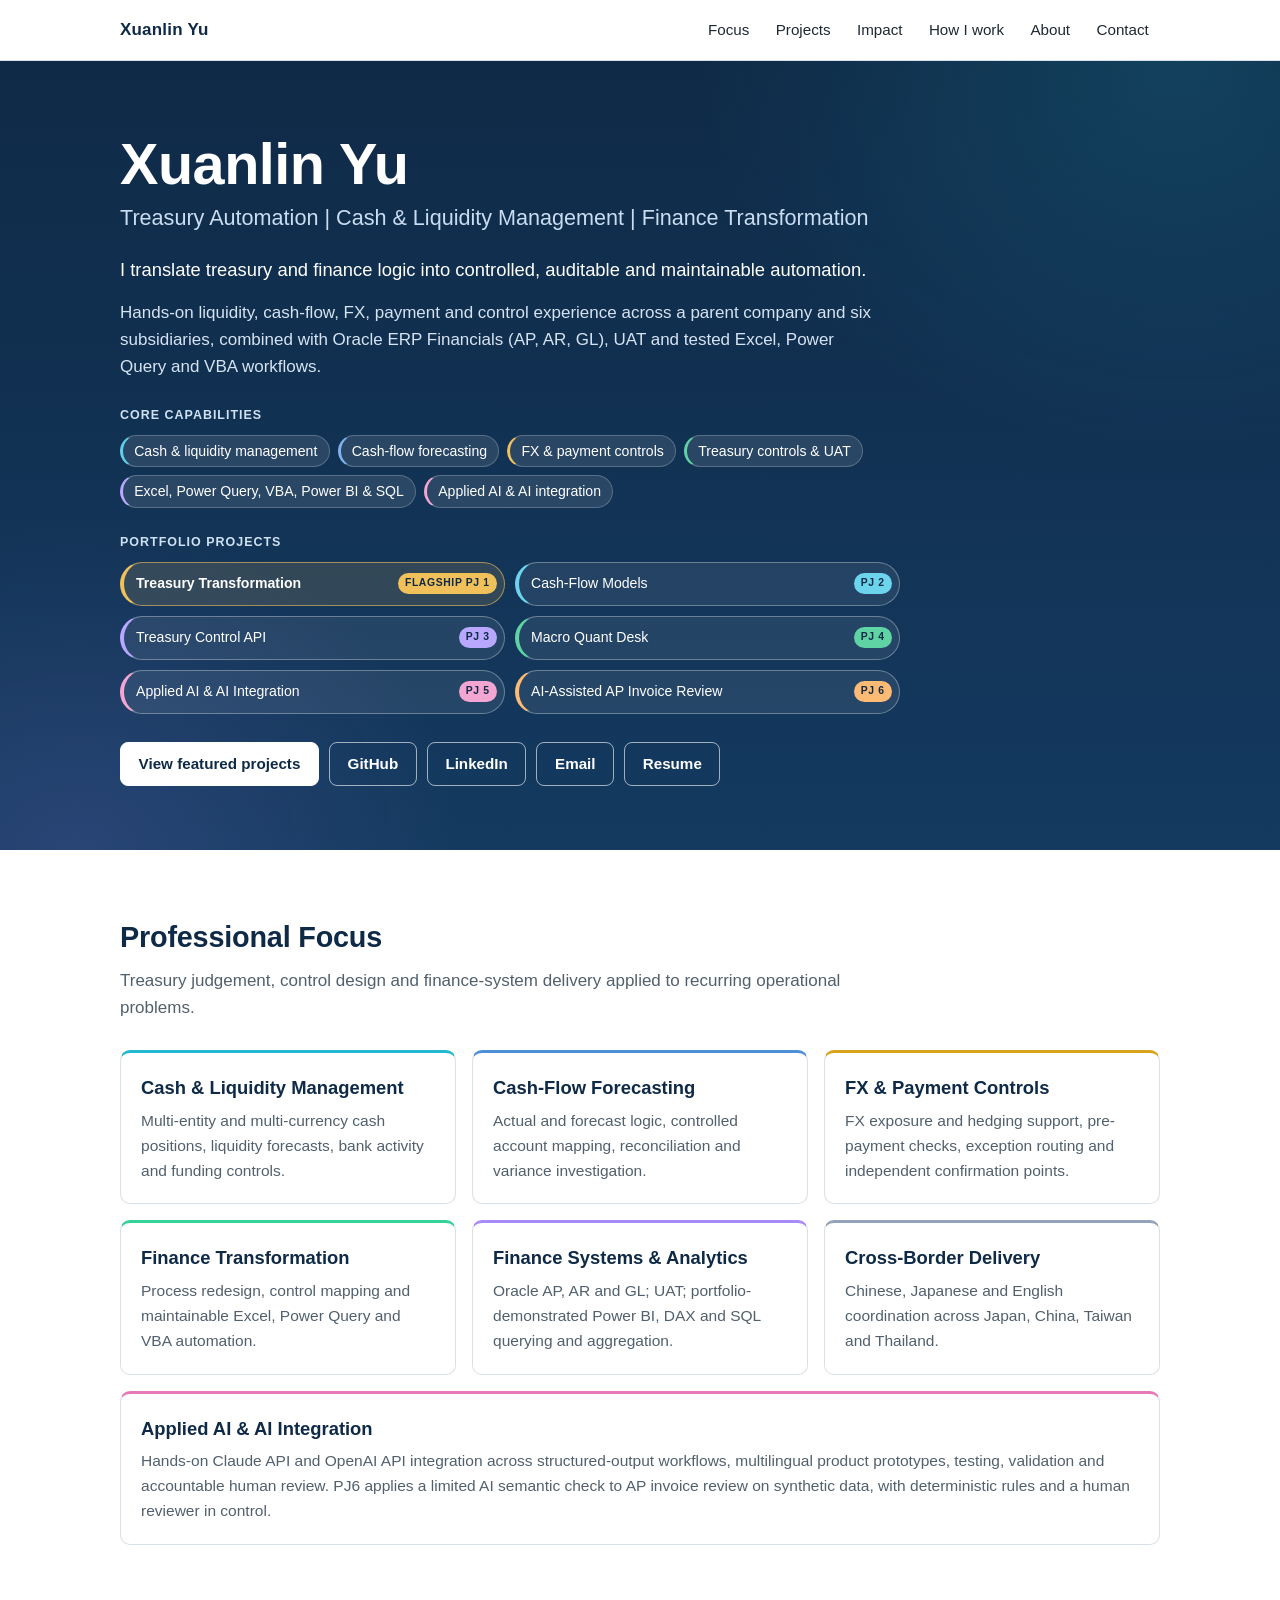
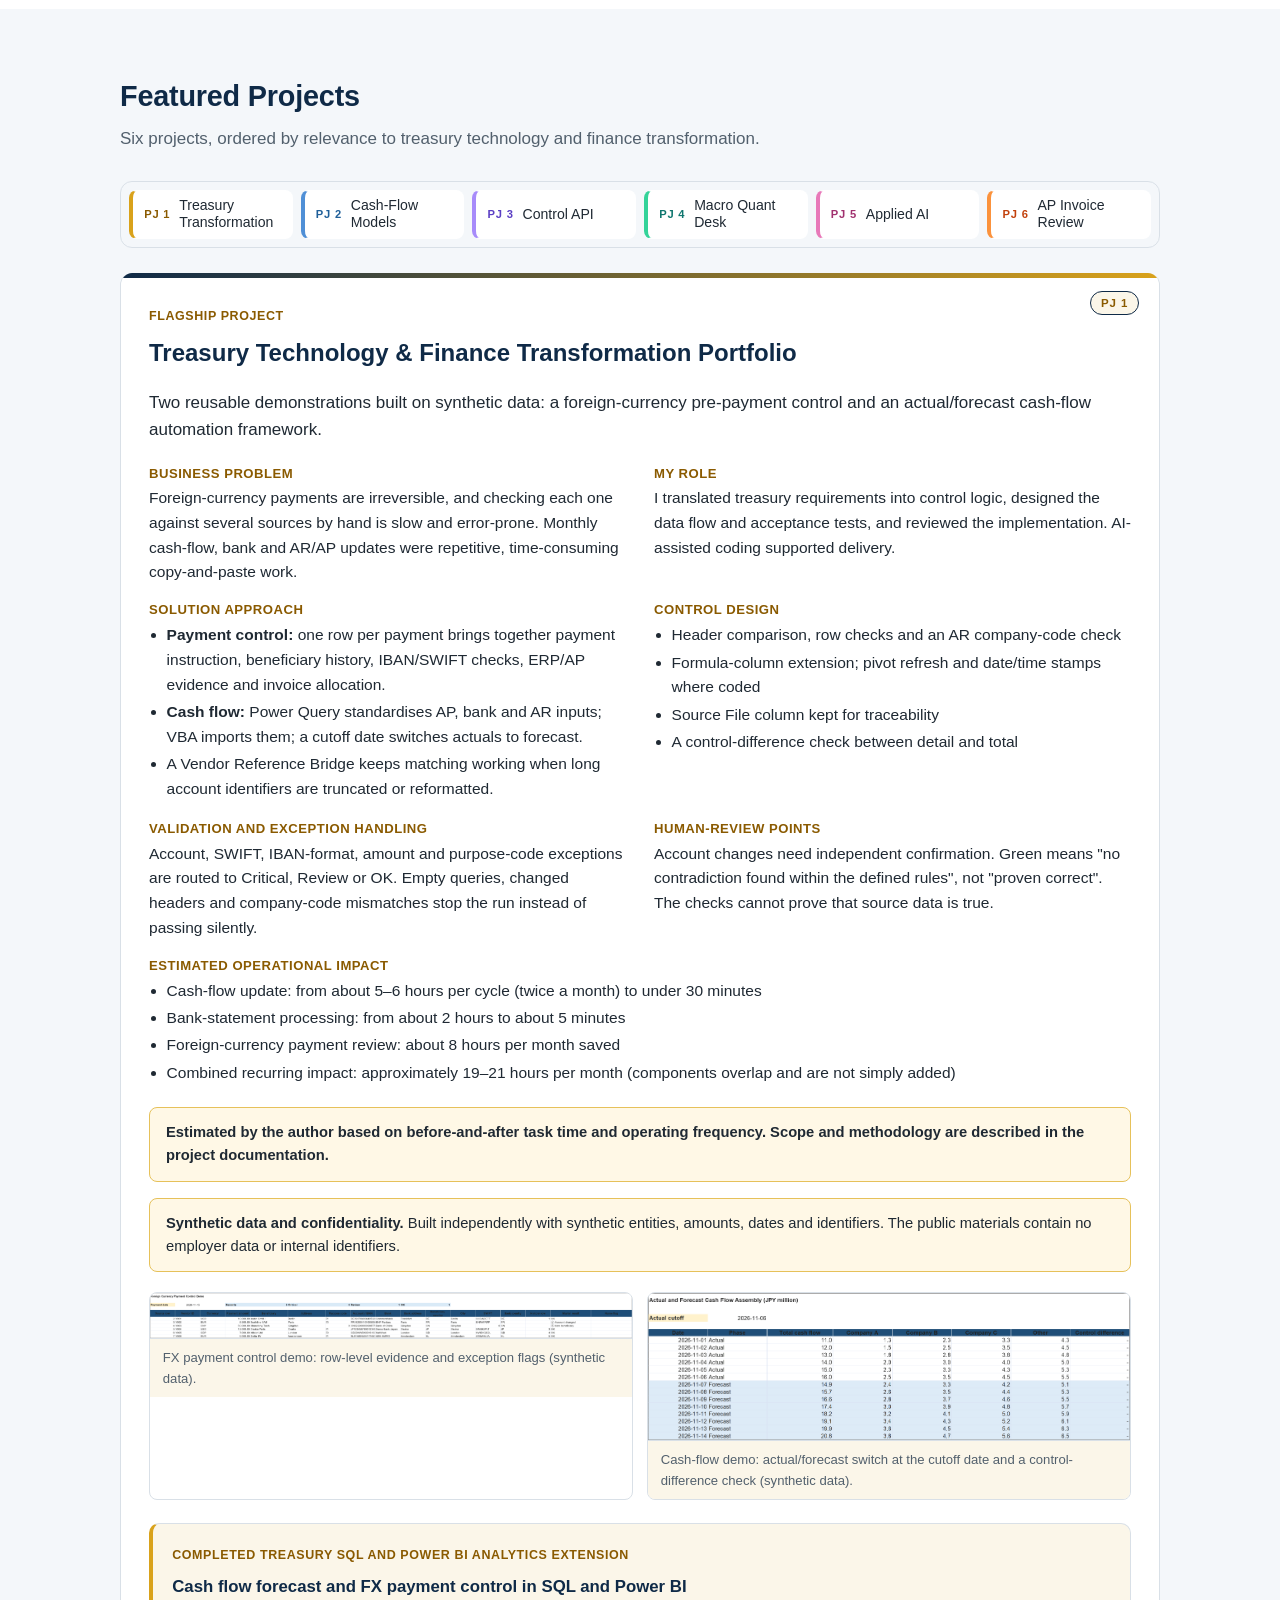
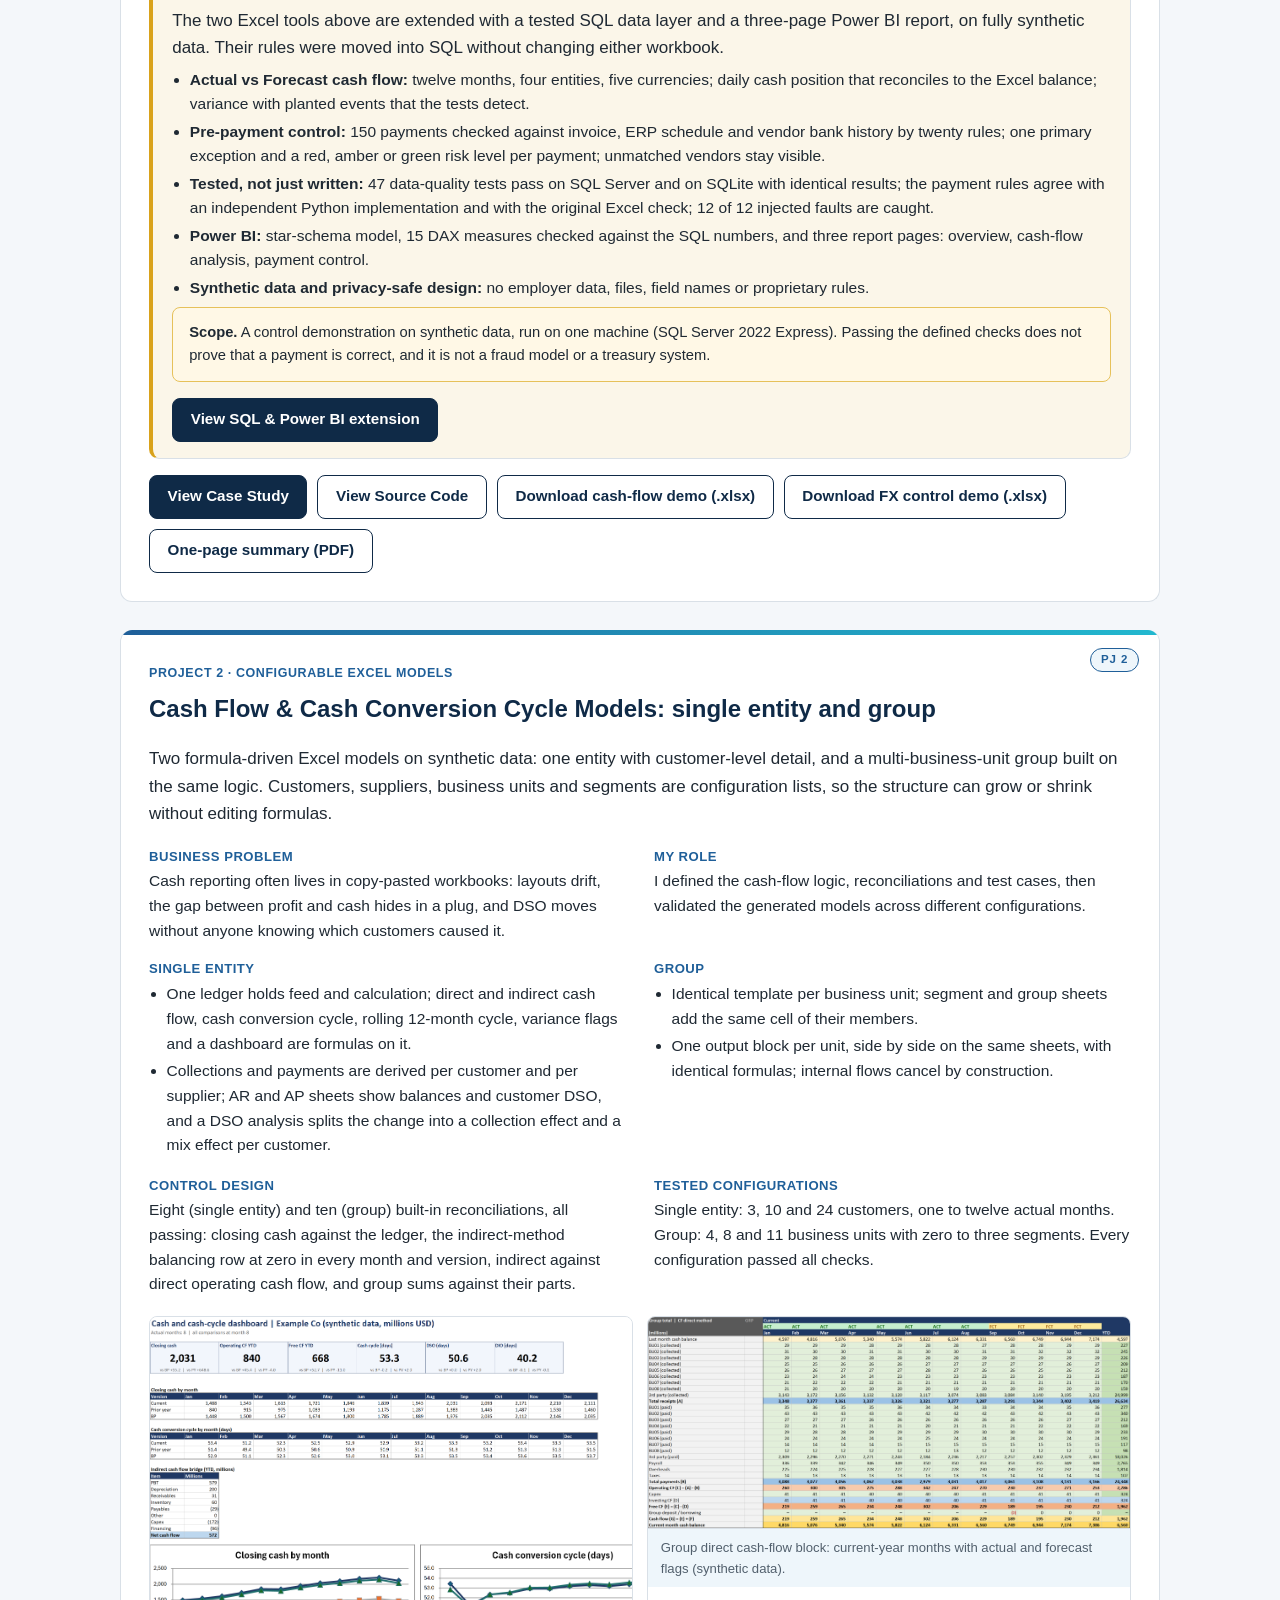
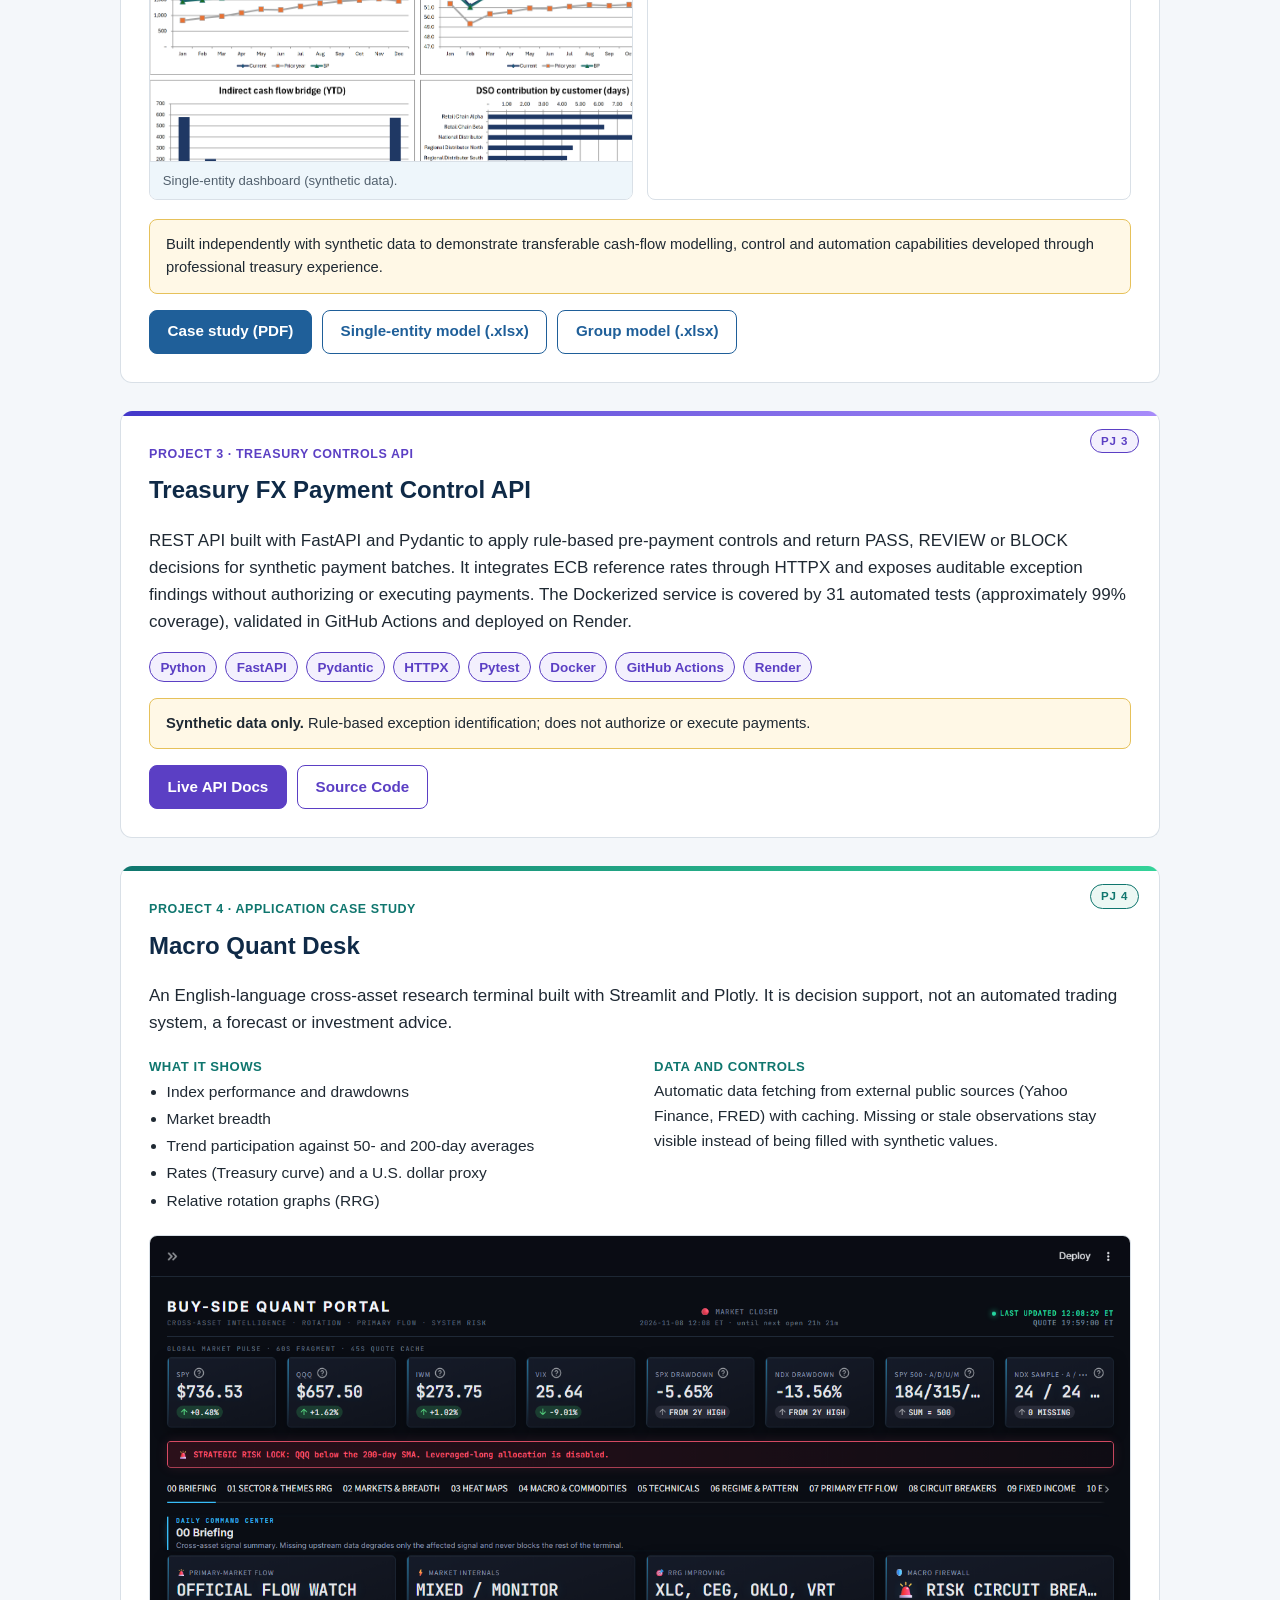
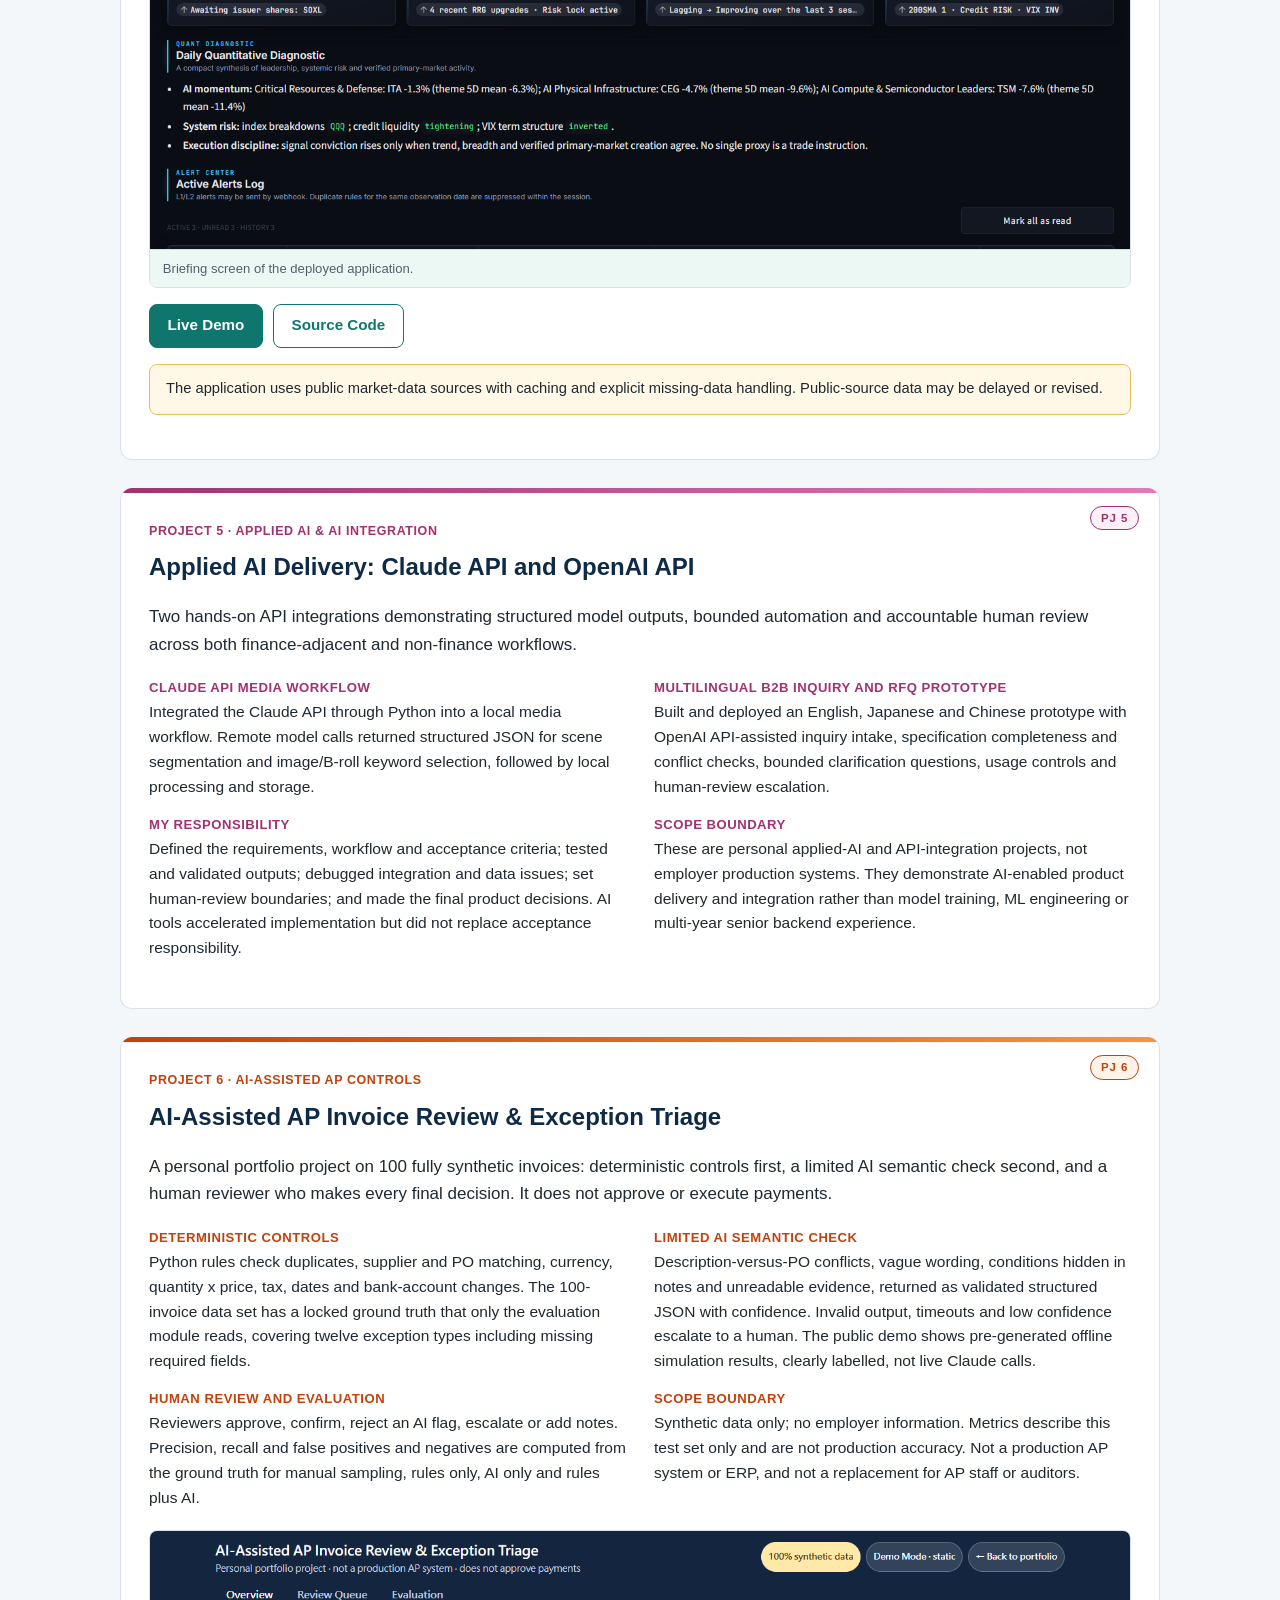
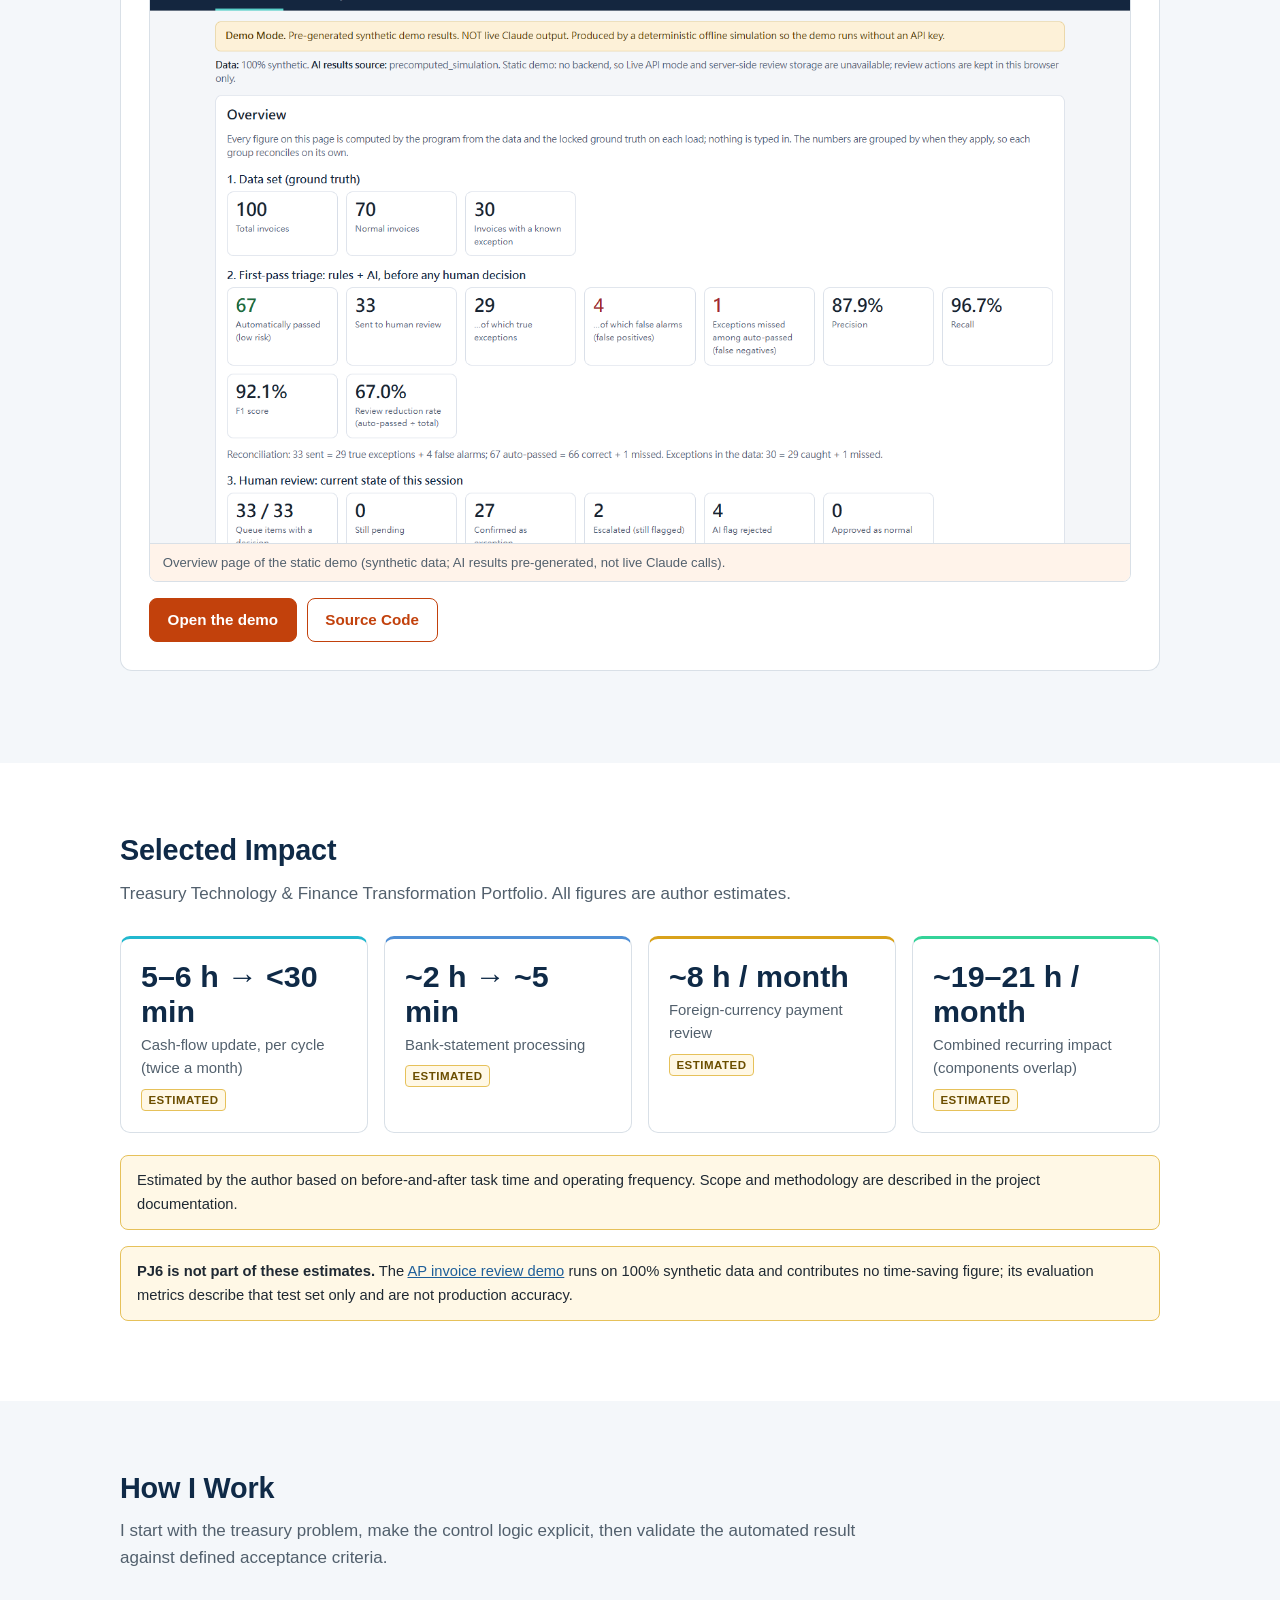
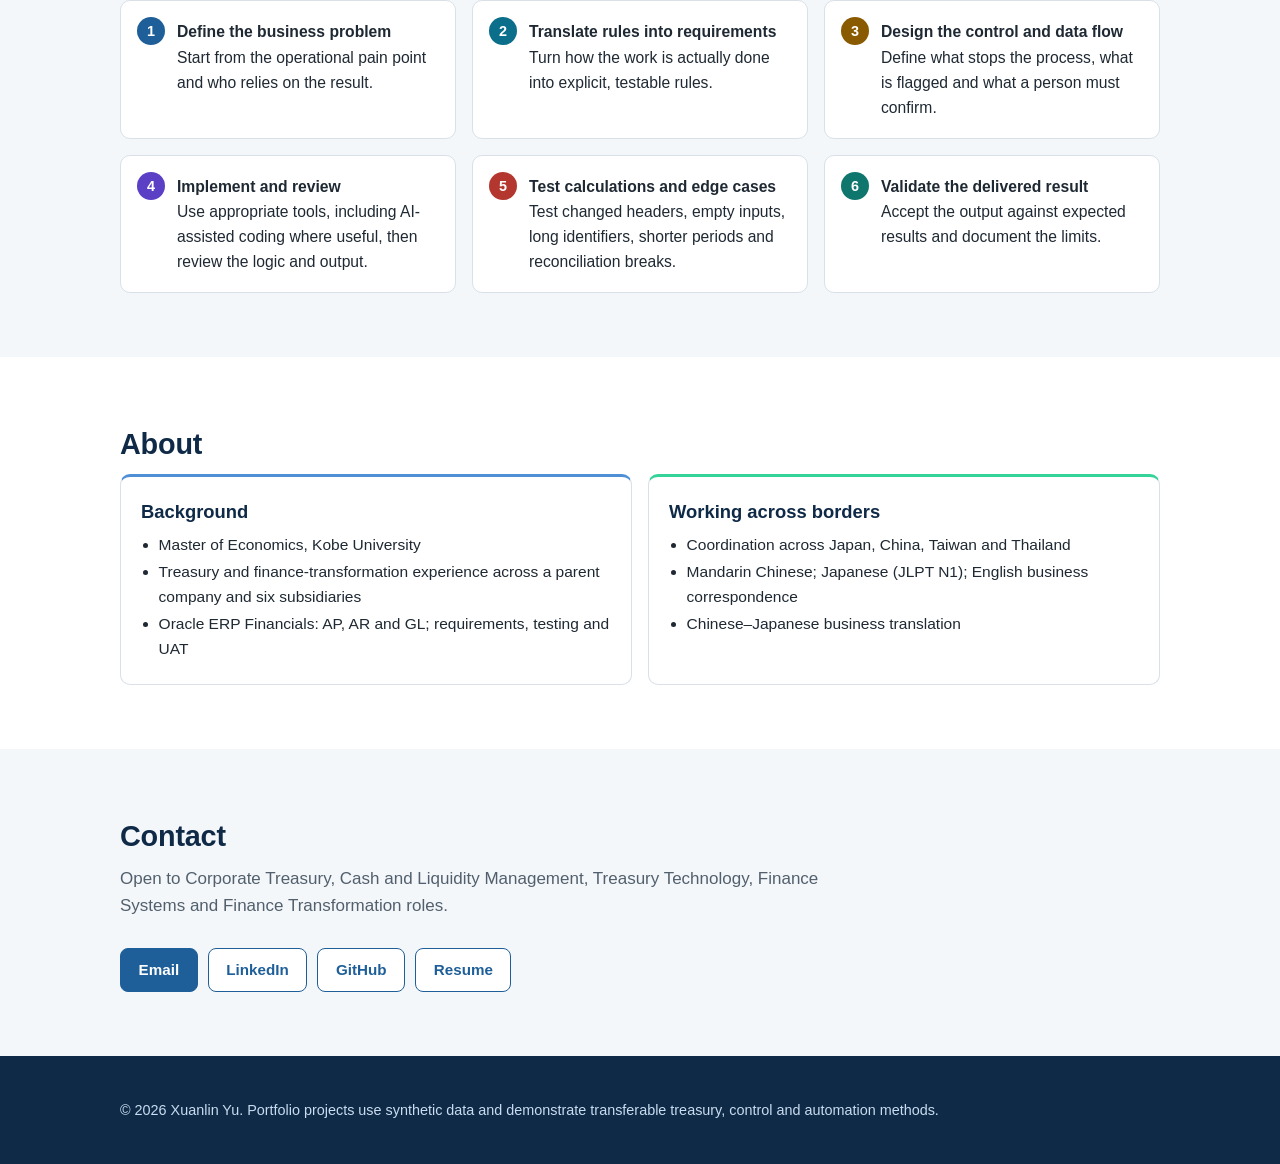
==== commit d35a0a38: "PJ6: reconcile overview figures, add acceptance protocol, MISSING_FIELD type, source and screenshot " ====
--- a/index.html
+++ b/index.html
@@ -78,7 +78,7 @@
       <div class="card"><h3>Finance Transformation</h3><p>Process redesign, control mapping and maintainable Excel, Power Query and VBA automation.</p></div>
       <div class="card"><h3>Finance Systems &amp; Analytics</h3><p>Oracle AP, AR and GL; UAT; portfolio-demonstrated Power BI, DAX and SQL querying and aggregation.</p></div>
       <div class="card"><h3>Cross-Border Delivery</h3><p>Chinese, Japanese and English coordination across Japan, China, Taiwan and Thailand.</p></div>
-      <div class="card"><h3>Applied AI &amp; AI Integration</h3><p>Hands-on Claude API and OpenAI API integration across structured-output workflows, multilingual product prototypes, testing, validation and accountable human review.</p></div>
+      <div class="card"><h3>Applied AI &amp; AI Integration</h3><p>Hands-on Claude API and OpenAI API integration across structured-output workflows, multilingual product prototypes, testing, validation and accountable human review. PJ6 applies a limited AI semantic check to AP invoice review on synthetic data, with deterministic rules and a human reviewer in control.</p></div>
     </div>
   </div>
 </section>
@@ -262,12 +262,16 @@
       <h3 id="p6-title">AI-Assisted AP Invoice Review &amp; Exception Triage</h3>
       <p>A personal portfolio project on 100 fully synthetic invoices: deterministic controls first, a limited AI semantic check second, and a human reviewer who makes every final decision. It does not approve or execute payments.</p>
       <div class="facts">
-        <div><h4>Deterministic controls</h4><p>Python rules check duplicates, supplier and PO matching, currency, quantity x price, tax, dates and bank-account changes. The data set holds 72 normal invoices and 28 with known exceptions across 11 types, locked as ground truth and read only by the evaluation module.</p></div>
+        <div><h4>Deterministic controls</h4><p>Python rules check duplicates, supplier and PO matching, currency, quantity x price, tax, dates and bank-account changes. The 100-invoice data set has a locked ground truth that only the evaluation module reads, covering twelve exception types including missing required fields.</p></div>
         <div><h4>Limited AI semantic check</h4><p>Description-versus-PO conflicts, vague wording, conditions hidden in notes and unreadable evidence, returned as validated structured JSON with confidence. Invalid output, timeouts and low confidence escalate to a human. The public demo shows pre-generated offline simulation results, clearly labelled, not live Claude calls.</p></div>
         <div><h4>Human review and evaluation</h4><p>Reviewers approve, confirm, reject an AI flag, escalate or add notes. Precision, recall and false positives and negatives are computed from the ground truth for manual sampling, rules only, AI only and rules plus AI.</p></div>
         <div><h4>Scope boundary</h4><p>Synthetic data only; no employer information. Metrics describe this test set only and are not production accuracy. Not a production AP system or ERP, and not a replacement for AP staff or auditors.</p></div>
       </div>
-      <p class="actions"><a class="btn" href="pj6-ai-ap-invoice-review/">Open the demo</a></p>
+      <figure><img src="assets/img/pj6_overview.png" alt="Overview page of the AP invoice review demo showing the data set, first-pass triage and human-review figures, with a banner stating the AI results are pre-generated and not live Claude output." width="1440" height="900"><figcaption>Overview page of the static demo (synthetic data; AI results pre-generated, not live Claude calls).</figcaption></figure>
+      <div class="proj-actions">
+        <a class="btn" href="pj6-ai-ap-invoice-review/">Open the demo</a>
+        <a class="btn ghost" data-link="PJ6_REPO_URL" hidden>Source Code</a>
+      </div>
     </article>
 
   </div>
@@ -284,6 +288,7 @@
       <div class="stat"><div class="num">~19–21 h / month</div><div class="lab">Combined recurring impact (components overlap)</div><span class="est">Estimated</span></div>
     </div>
     <p class="note" style="margin-top:1.4rem">Estimated by the author based on before-and-after task time and operating frequency. Scope and methodology are described in the project documentation.</p>
+    <p class="note"><strong>PJ6 is not part of these estimates.</strong> The <a href="#project-ap-review">AP invoice review demo</a> runs on 100% synthetic data and contributes no time-saving figure; its evaluation metrics describe that test set only and are not production accuracy.</p>
   </div>
 </section>
 
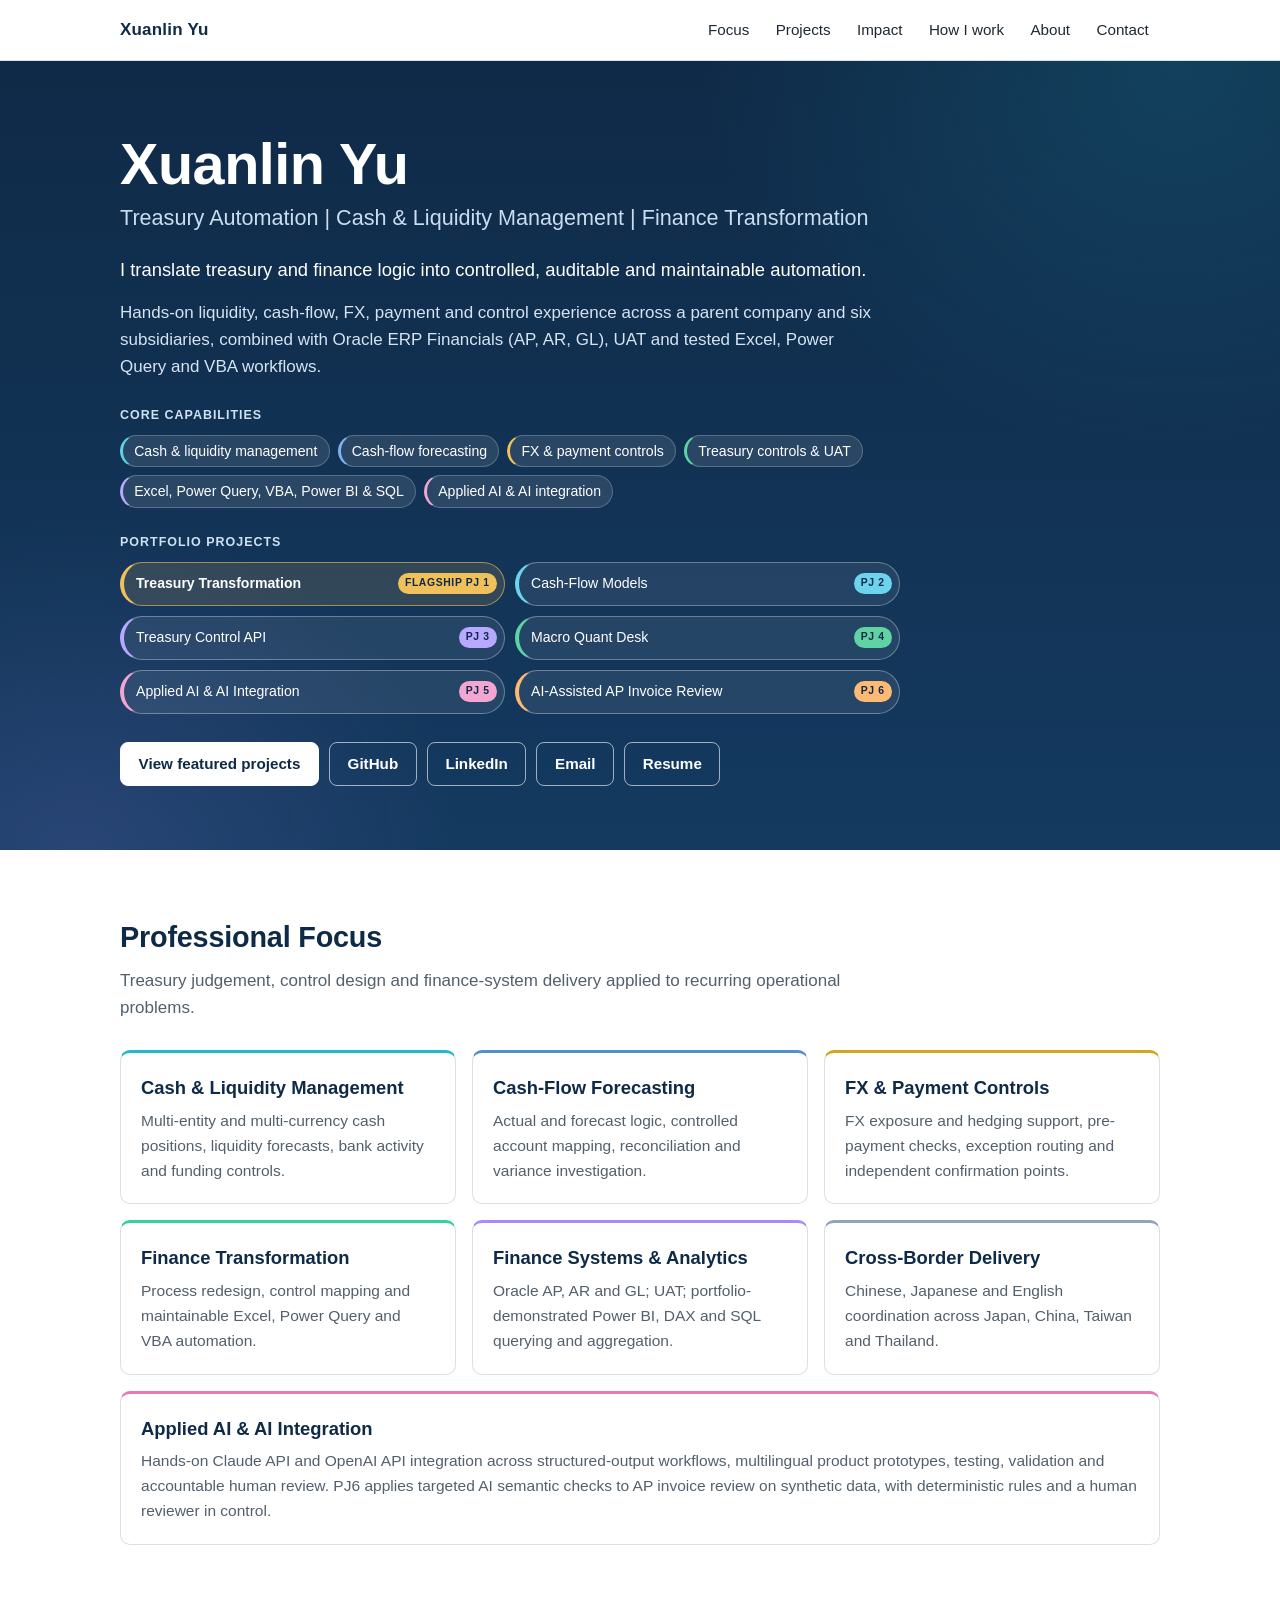
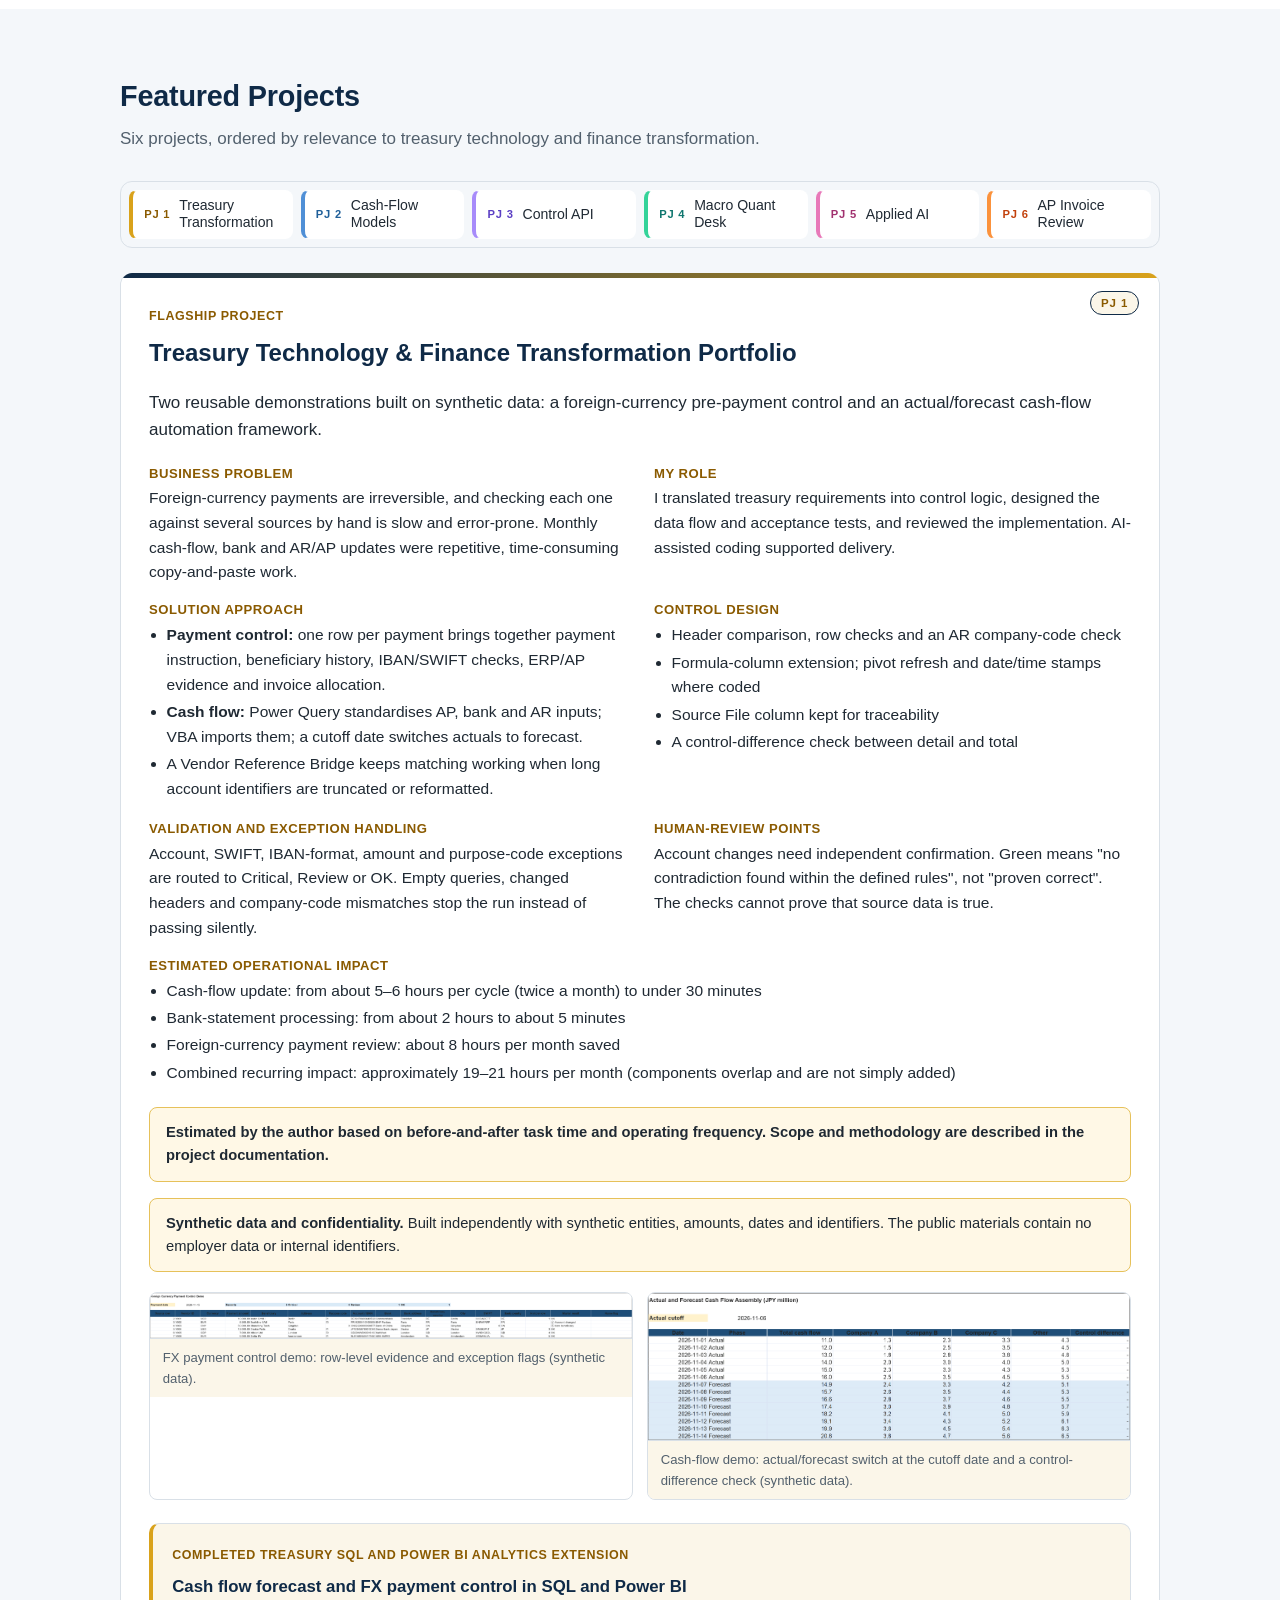
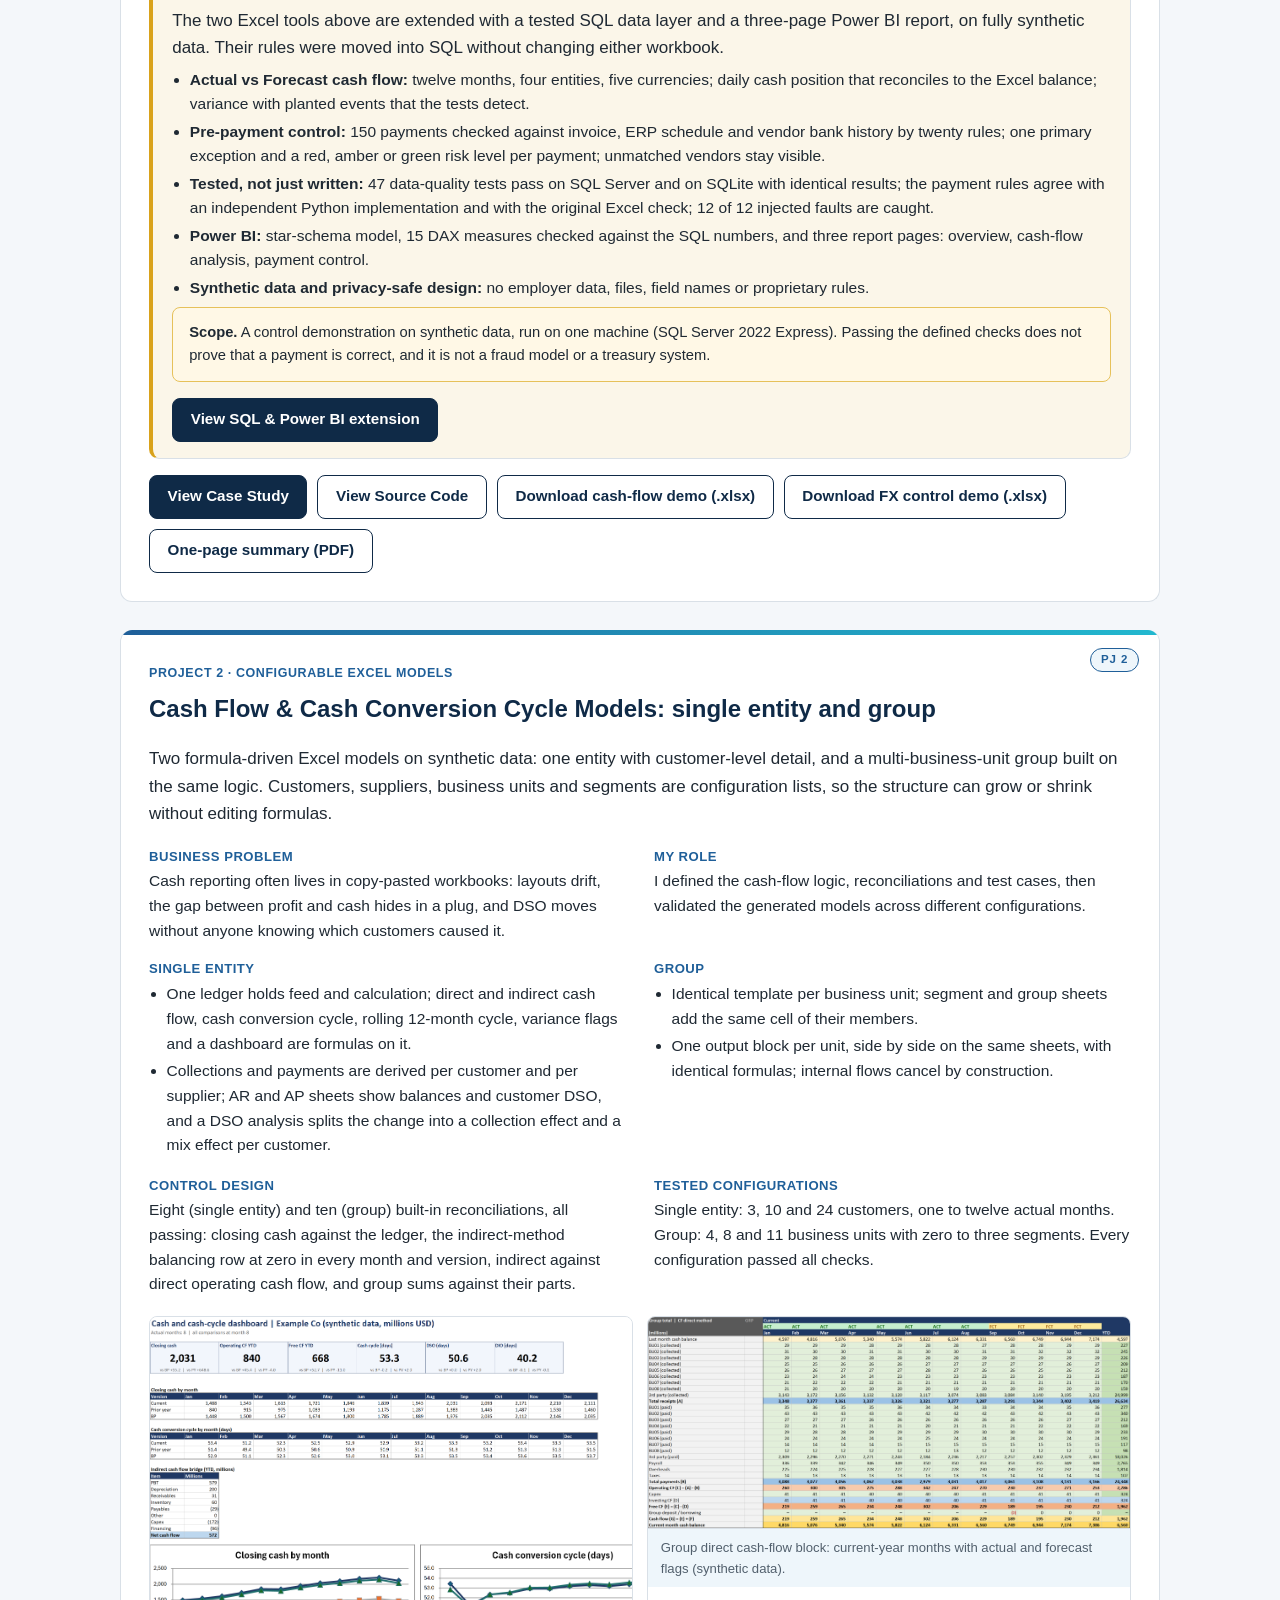
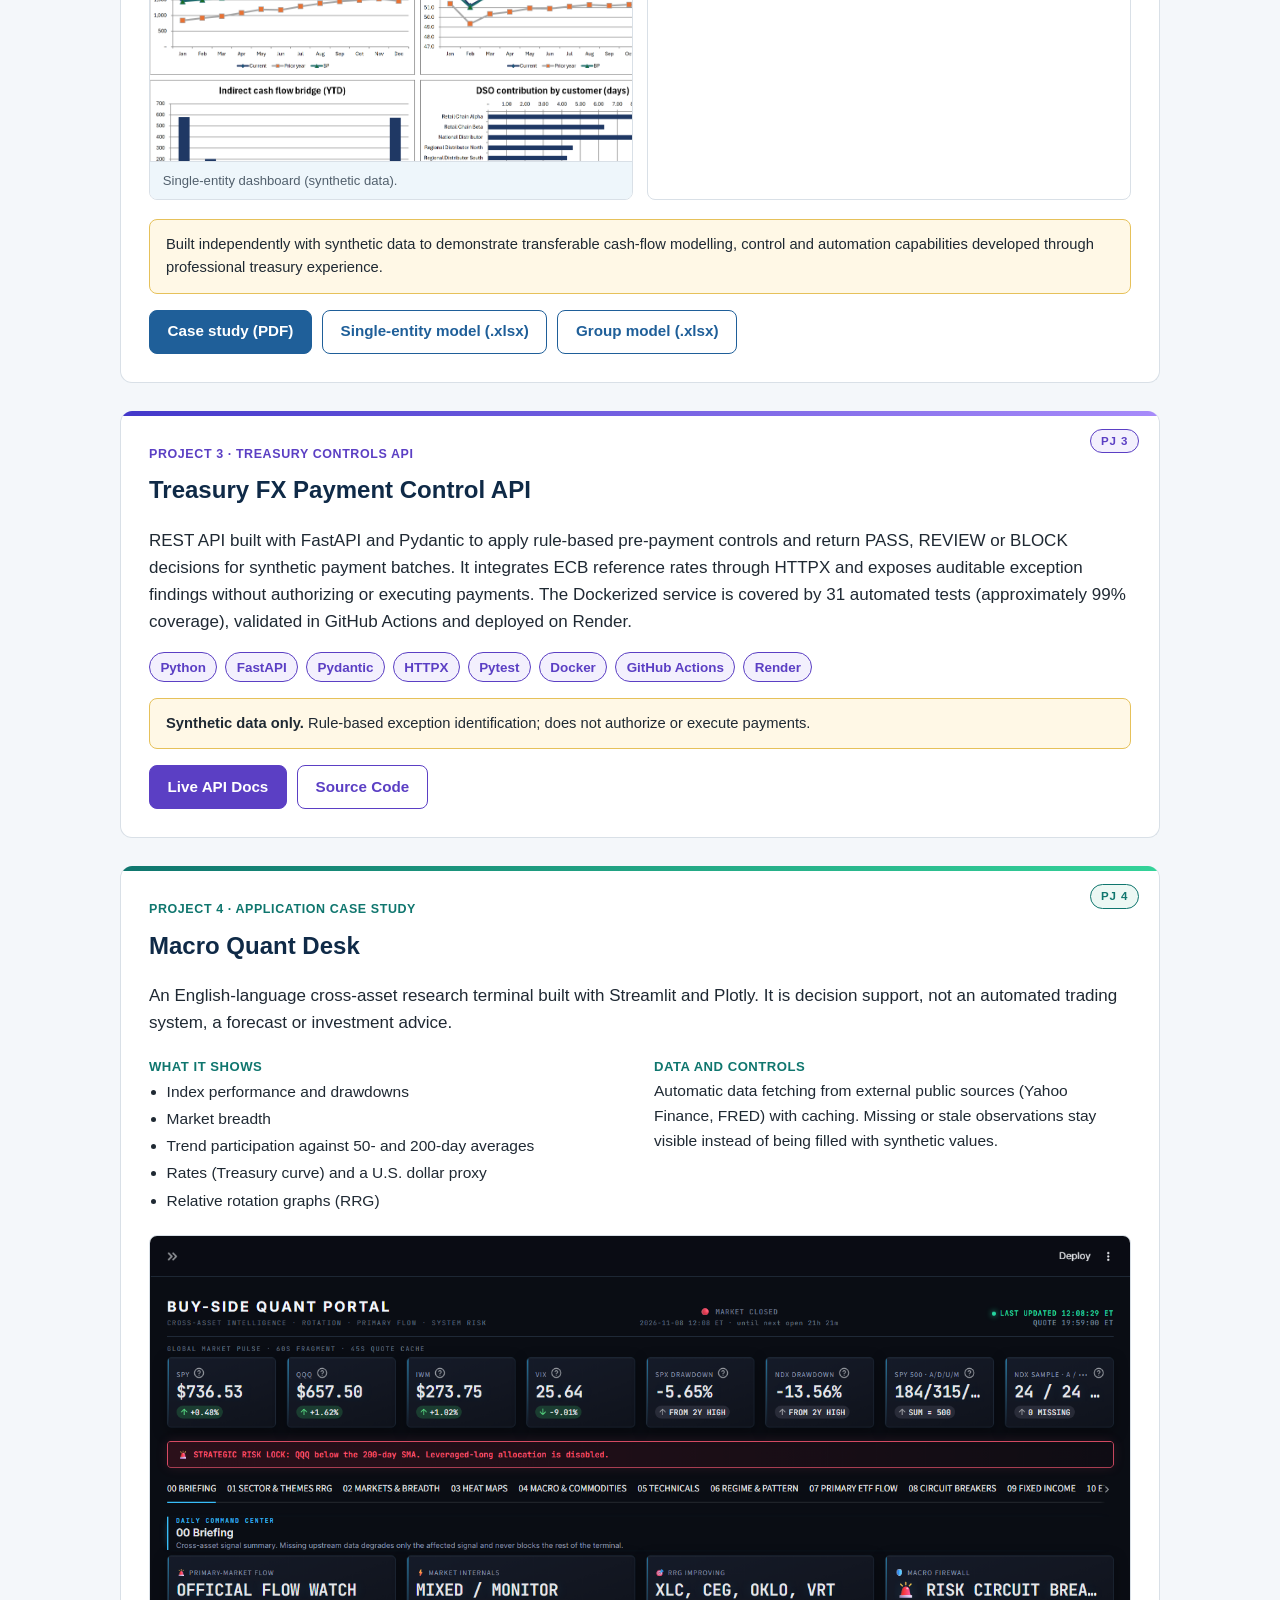
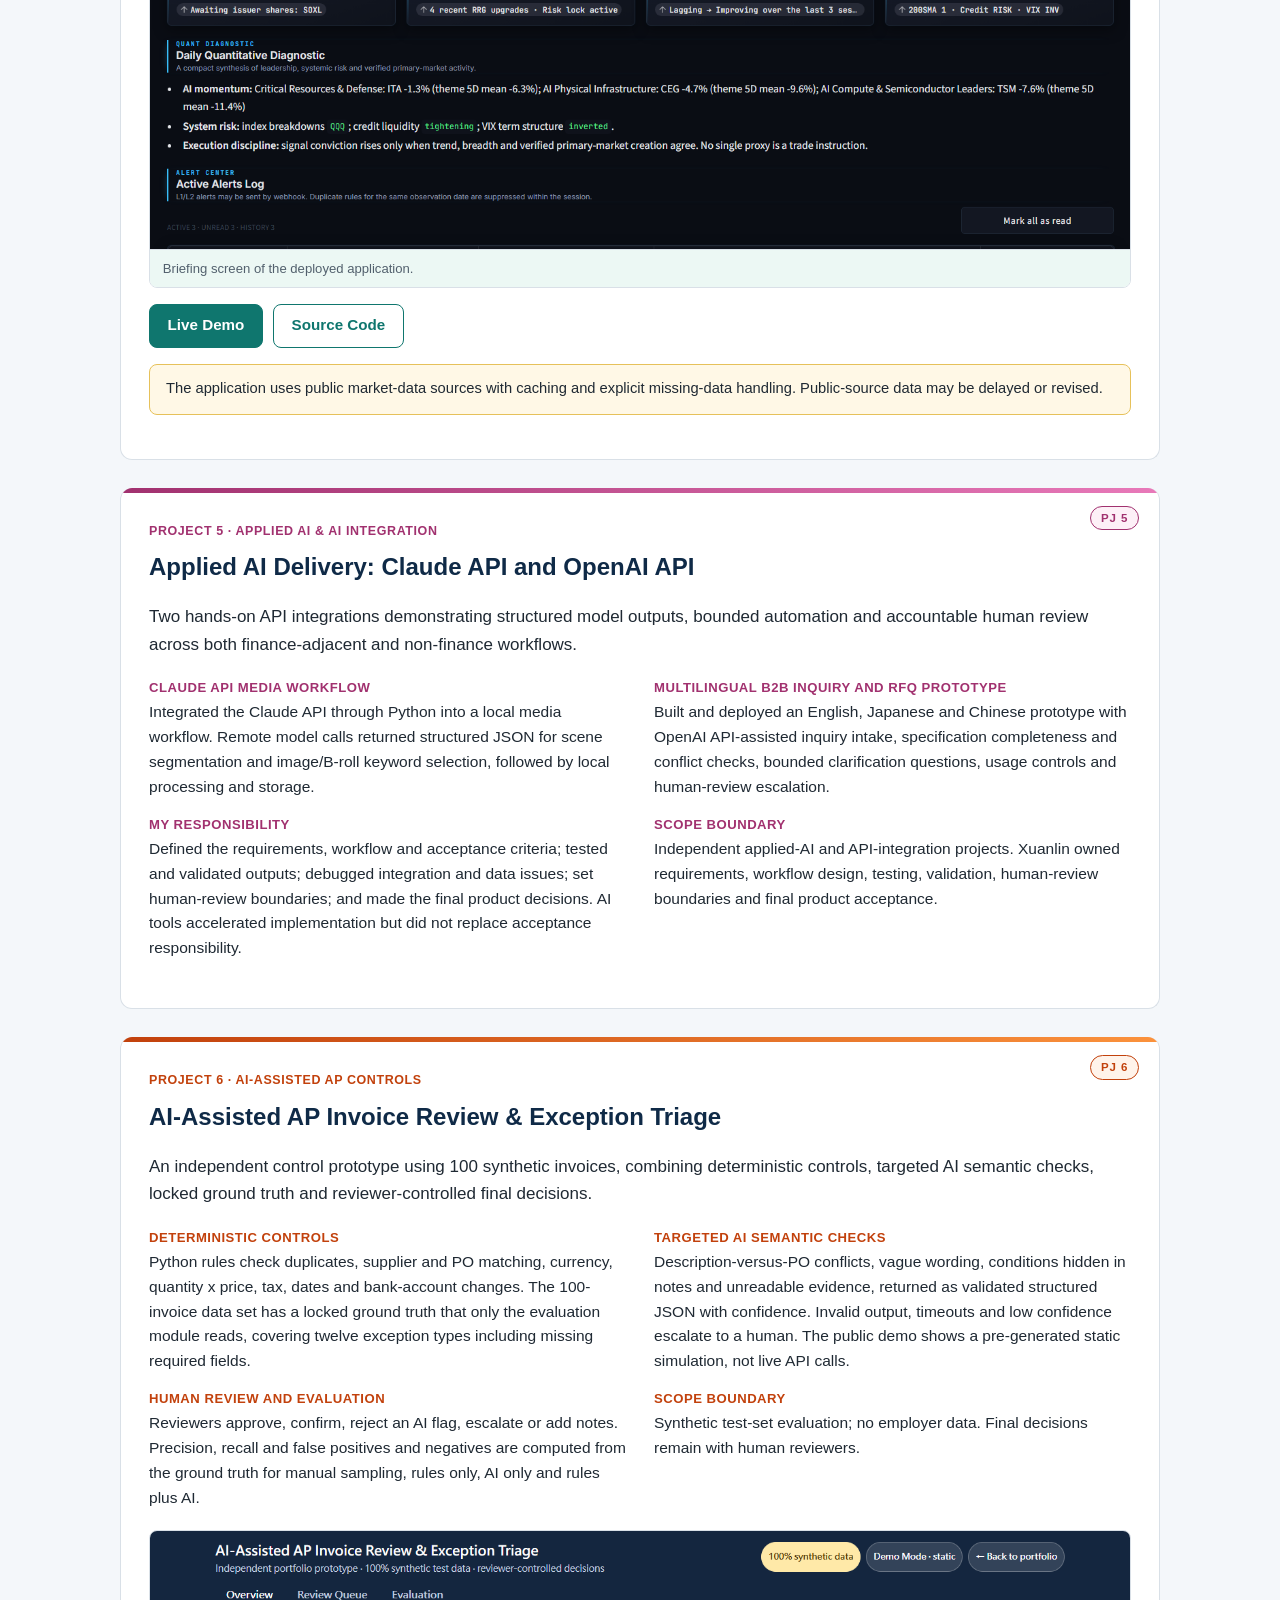
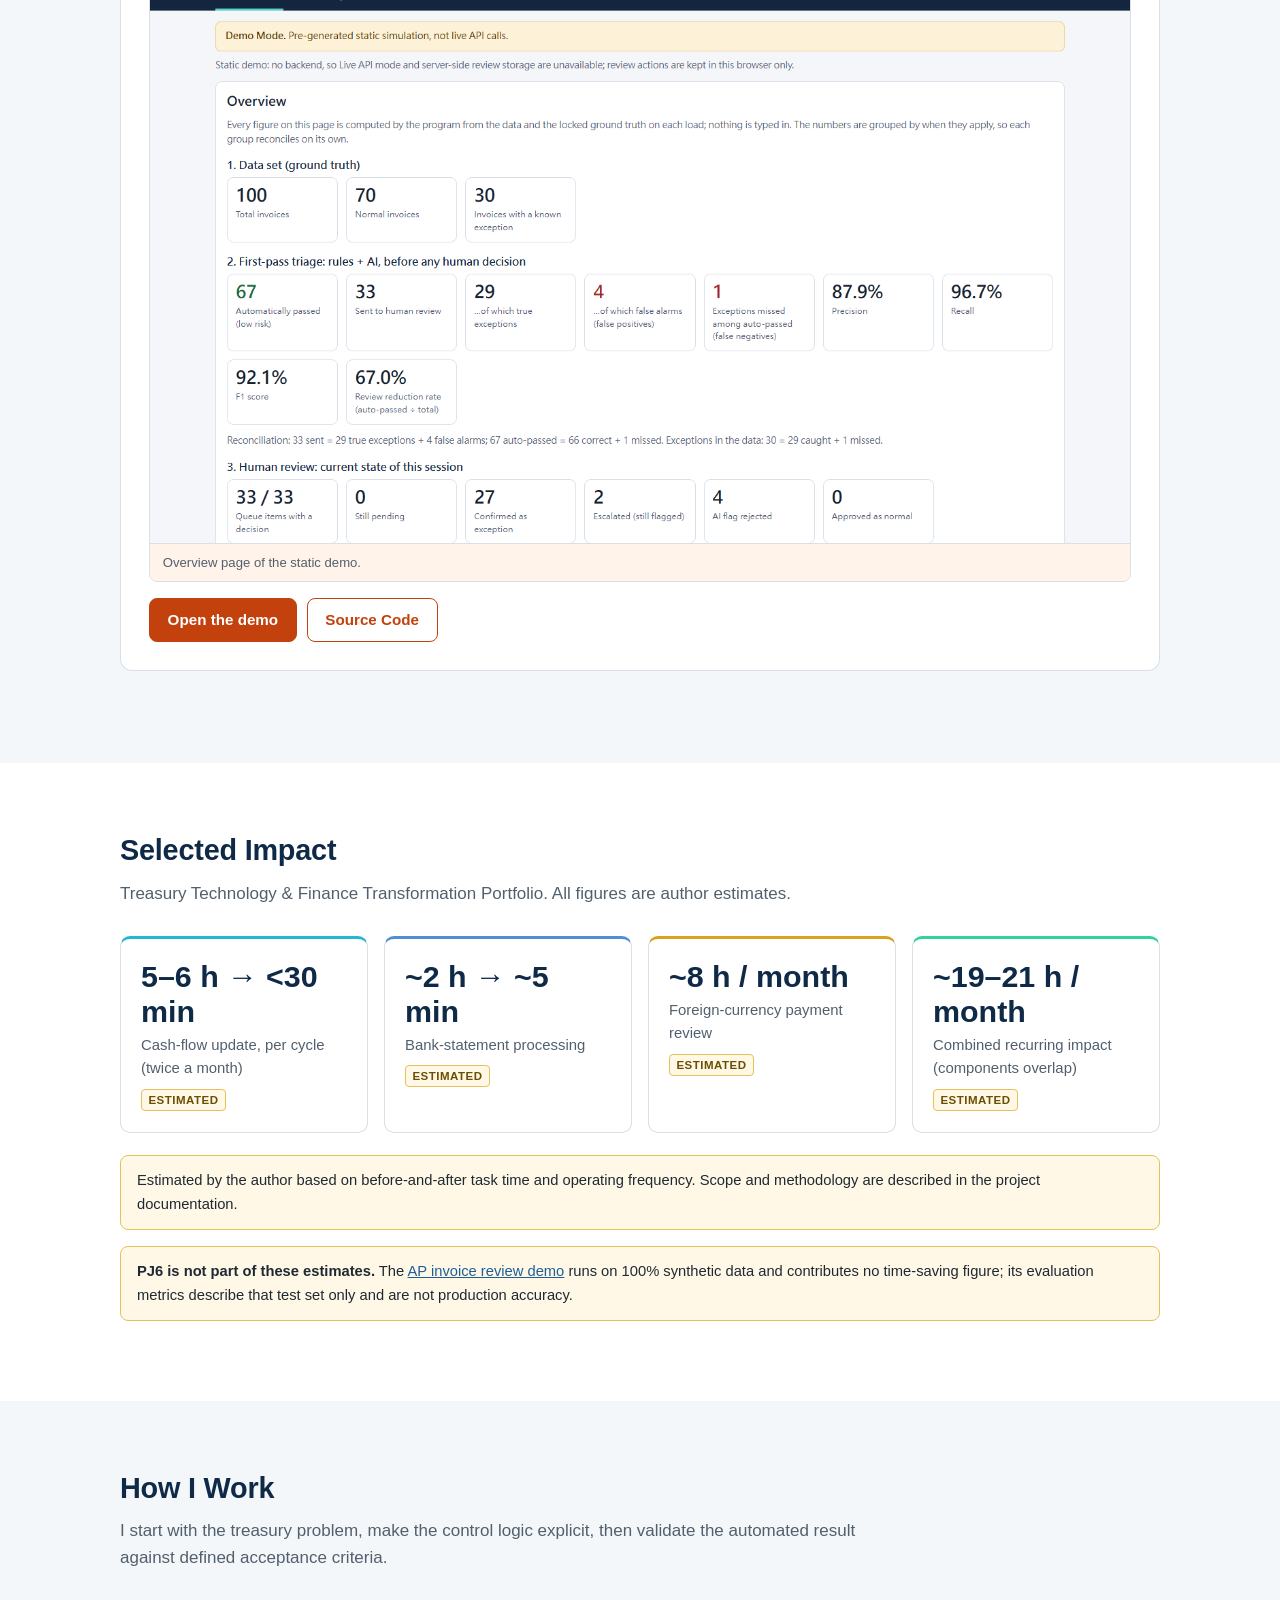
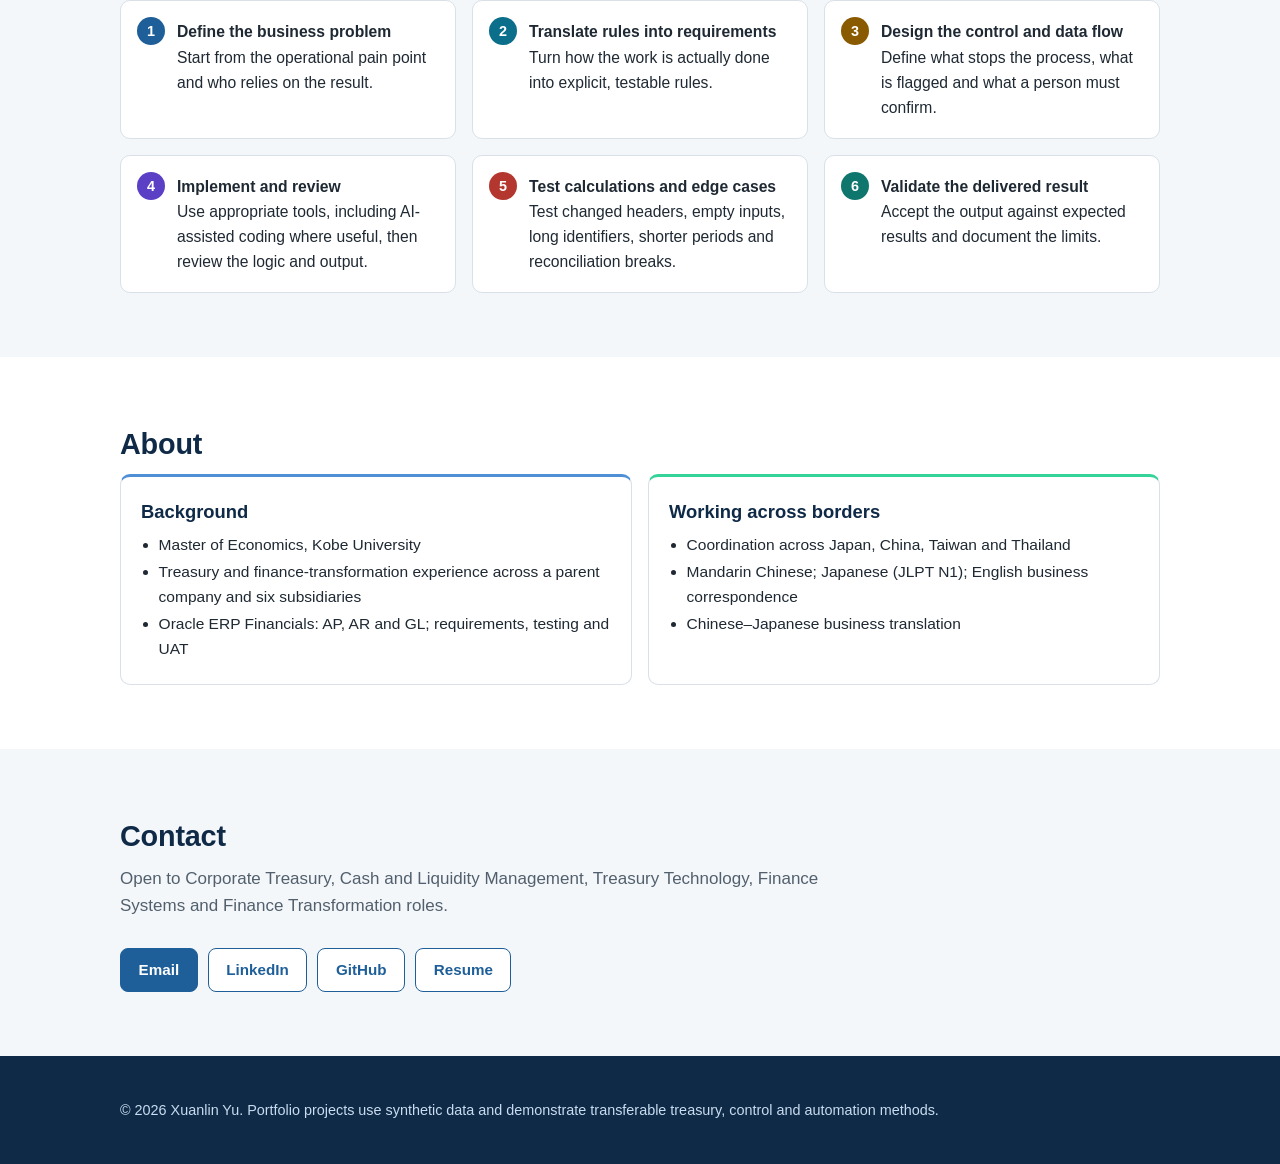
==== commit 3b8a8caa: "Reword PJ5/PJ6 copy and update general CV Remove self-excluding PJ5 scope text, unify PJ6 wording (t" ====
--- a/index.html
+++ b/index.html
@@ -78,7 +78,7 @@
       <div class="card"><h3>Finance Transformation</h3><p>Process redesign, control mapping and maintainable Excel, Power Query and VBA automation.</p></div>
       <div class="card"><h3>Finance Systems &amp; Analytics</h3><p>Oracle AP, AR and GL; UAT; portfolio-demonstrated Power BI, DAX and SQL querying and aggregation.</p></div>
       <div class="card"><h3>Cross-Border Delivery</h3><p>Chinese, Japanese and English coordination across Japan, China, Taiwan and Thailand.</p></div>
-      <div class="card"><h3>Applied AI &amp; AI Integration</h3><p>Hands-on Claude API and OpenAI API integration across structured-output workflows, multilingual product prototypes, testing, validation and accountable human review. PJ6 applies a limited AI semantic check to AP invoice review on synthetic data, with deterministic rules and a human reviewer in control.</p></div>
+      <div class="card"><h3>Applied AI &amp; AI Integration</h3><p>Hands-on Claude API and OpenAI API integration across structured-output workflows, multilingual product prototypes, testing, validation and accountable human review. PJ6 applies targeted AI semantic checks to AP invoice review on synthetic data, with deterministic rules and a human reviewer in control.</p></div>
     </div>
   </div>
 </section>
@@ -251,7 +251,7 @@
         <div><h4>Claude API media workflow</h4><p>Integrated the Claude API through Python into a local media workflow. Remote model calls returned structured JSON for scene segmentation and image/B-roll keyword selection, followed by local processing and storage.</p></div>
         <div><h4>Multilingual B2B inquiry and RFQ prototype</h4><p>Built and deployed an English, Japanese and Chinese prototype with OpenAI API-assisted inquiry intake, specification completeness and conflict checks, bounded clarification questions, usage controls and human-review escalation.</p></div>
         <div><h4>My responsibility</h4><p>Defined the requirements, workflow and acceptance criteria; tested and validated outputs; debugged integration and data issues; set human-review boundaries; and made the final product decisions. AI tools accelerated implementation but did not replace acceptance responsibility.</p></div>
-        <div><h4>Scope boundary</h4><p>These are personal applied-AI and API-integration projects, not employer production systems. They demonstrate AI-enabled product delivery and integration rather than model training, ML engineering or multi-year senior backend experience.</p></div>
+        <div><h4>Scope boundary</h4><p>Independent applied-AI and API-integration projects. Xuanlin owned requirements, workflow design, testing, validation, human-review boundaries and final product acceptance.</p></div>
       </div>
     </article>
 
@@ -260,14 +260,14 @@
       <span class="proj-num" aria-hidden="true">PJ 6</span>
       <span class="tag">Project 6 · AI-Assisted AP Controls</span>
       <h3 id="p6-title">AI-Assisted AP Invoice Review &amp; Exception Triage</h3>
-      <p>A personal portfolio project on 100 fully synthetic invoices: deterministic controls first, a limited AI semantic check second, and a human reviewer who makes every final decision. It does not approve or execute payments.</p>
+      <p>An independent control prototype using 100 synthetic invoices, combining deterministic controls, targeted AI semantic checks, locked ground truth and reviewer-controlled final decisions.</p>
       <div class="facts">
         <div><h4>Deterministic controls</h4><p>Python rules check duplicates, supplier and PO matching, currency, quantity x price, tax, dates and bank-account changes. The 100-invoice data set has a locked ground truth that only the evaluation module reads, covering twelve exception types including missing required fields.</p></div>
-        <div><h4>Limited AI semantic check</h4><p>Description-versus-PO conflicts, vague wording, conditions hidden in notes and unreadable evidence, returned as validated structured JSON with confidence. Invalid output, timeouts and low confidence escalate to a human. The public demo shows pre-generated offline simulation results, clearly labelled, not live Claude calls.</p></div>
+        <div><h4>Targeted AI semantic checks</h4><p>Description-versus-PO conflicts, vague wording, conditions hidden in notes and unreadable evidence, returned as validated structured JSON with confidence. Invalid output, timeouts and low confidence escalate to a human. The public demo shows a pre-generated static simulation, not live API calls.</p></div>
         <div><h4>Human review and evaluation</h4><p>Reviewers approve, confirm, reject an AI flag, escalate or add notes. Precision, recall and false positives and negatives are computed from the ground truth for manual sampling, rules only, AI only and rules plus AI.</p></div>
-        <div><h4>Scope boundary</h4><p>Synthetic data only; no employer information. Metrics describe this test set only and are not production accuracy. Not a production AP system or ERP, and not a replacement for AP staff or auditors.</p></div>
-      </div>
-      <figure><img src="assets/img/pj6_overview.png" alt="Overview page of the AP invoice review demo showing the data set, first-pass triage and human-review figures, with a banner stating the AI results are pre-generated and not live Claude output." width="1440" height="900"><figcaption>Overview page of the static demo (synthetic data; AI results pre-generated, not live Claude calls).</figcaption></figure>
+        <div><h4>Scope boundary</h4><p>Synthetic test-set evaluation; no employer data. Final decisions remain with human reviewers.</p></div>
+      </div>
+      <figure><img src="assets/img/pj6_overview.png" alt="Overview page of the AP invoice review demo showing the data set, first-pass triage and human-review figures, with a banner noting the AI results are a pre-generated static simulation." width="1440" height="900"><figcaption>Overview page of the static demo.</figcaption></figure>
       <div class="proj-actions">
         <a class="btn" href="pj6-ai-ap-invoice-review/">Open the demo</a>
         <a class="btn ghost" data-link="PJ6_REPO_URL" hidden>Source Code</a>
